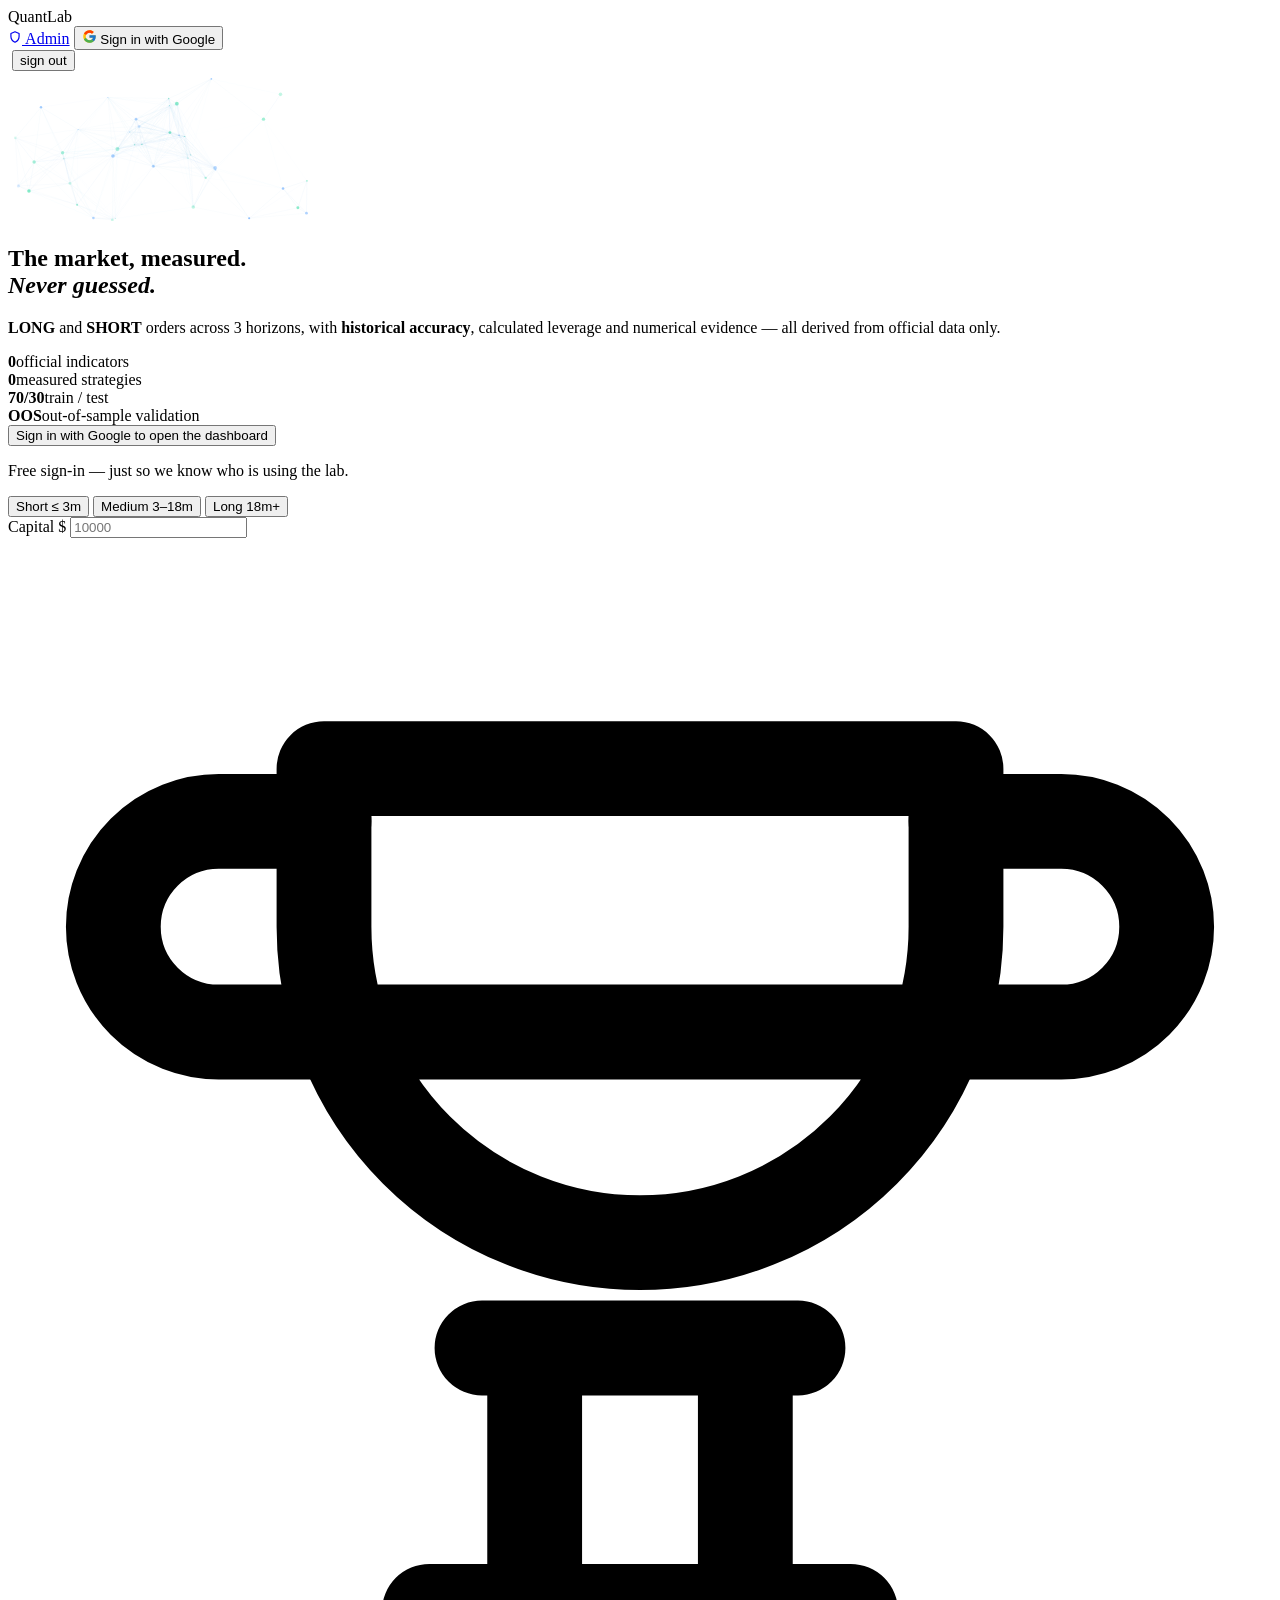
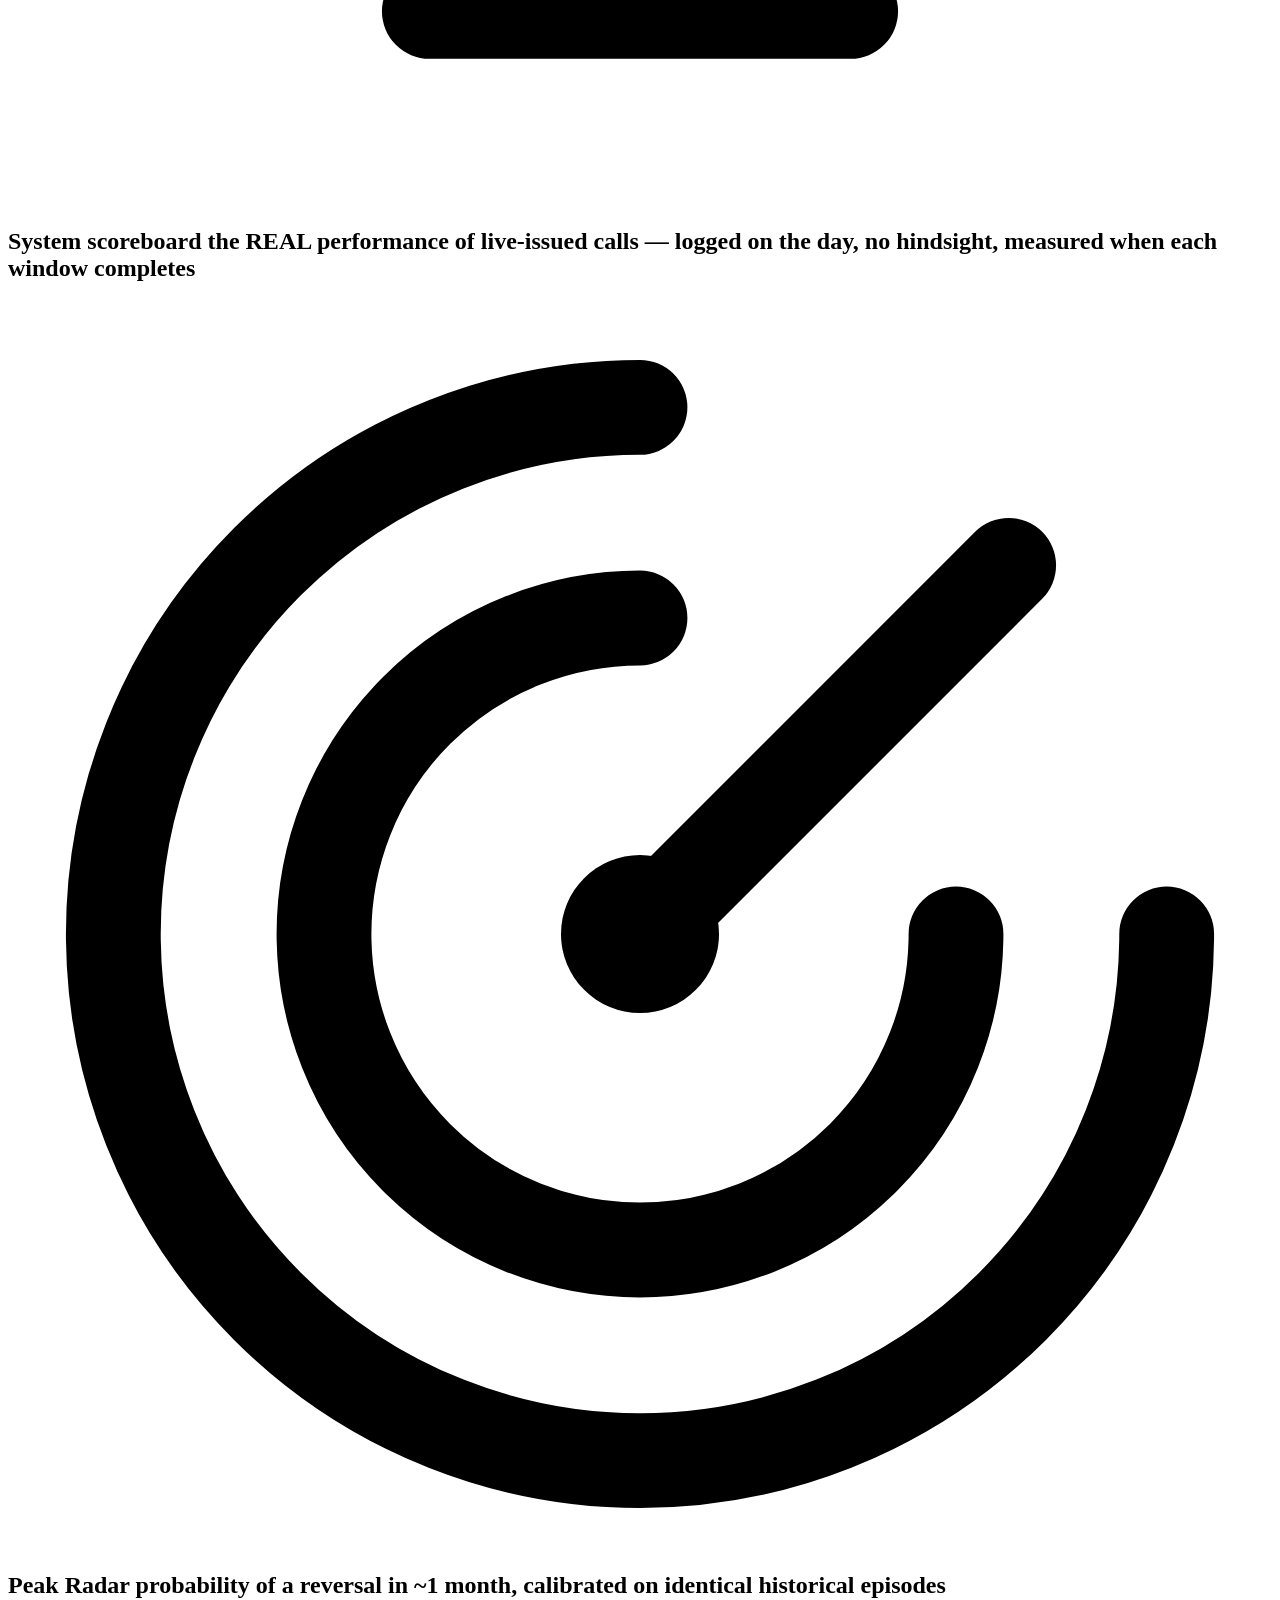
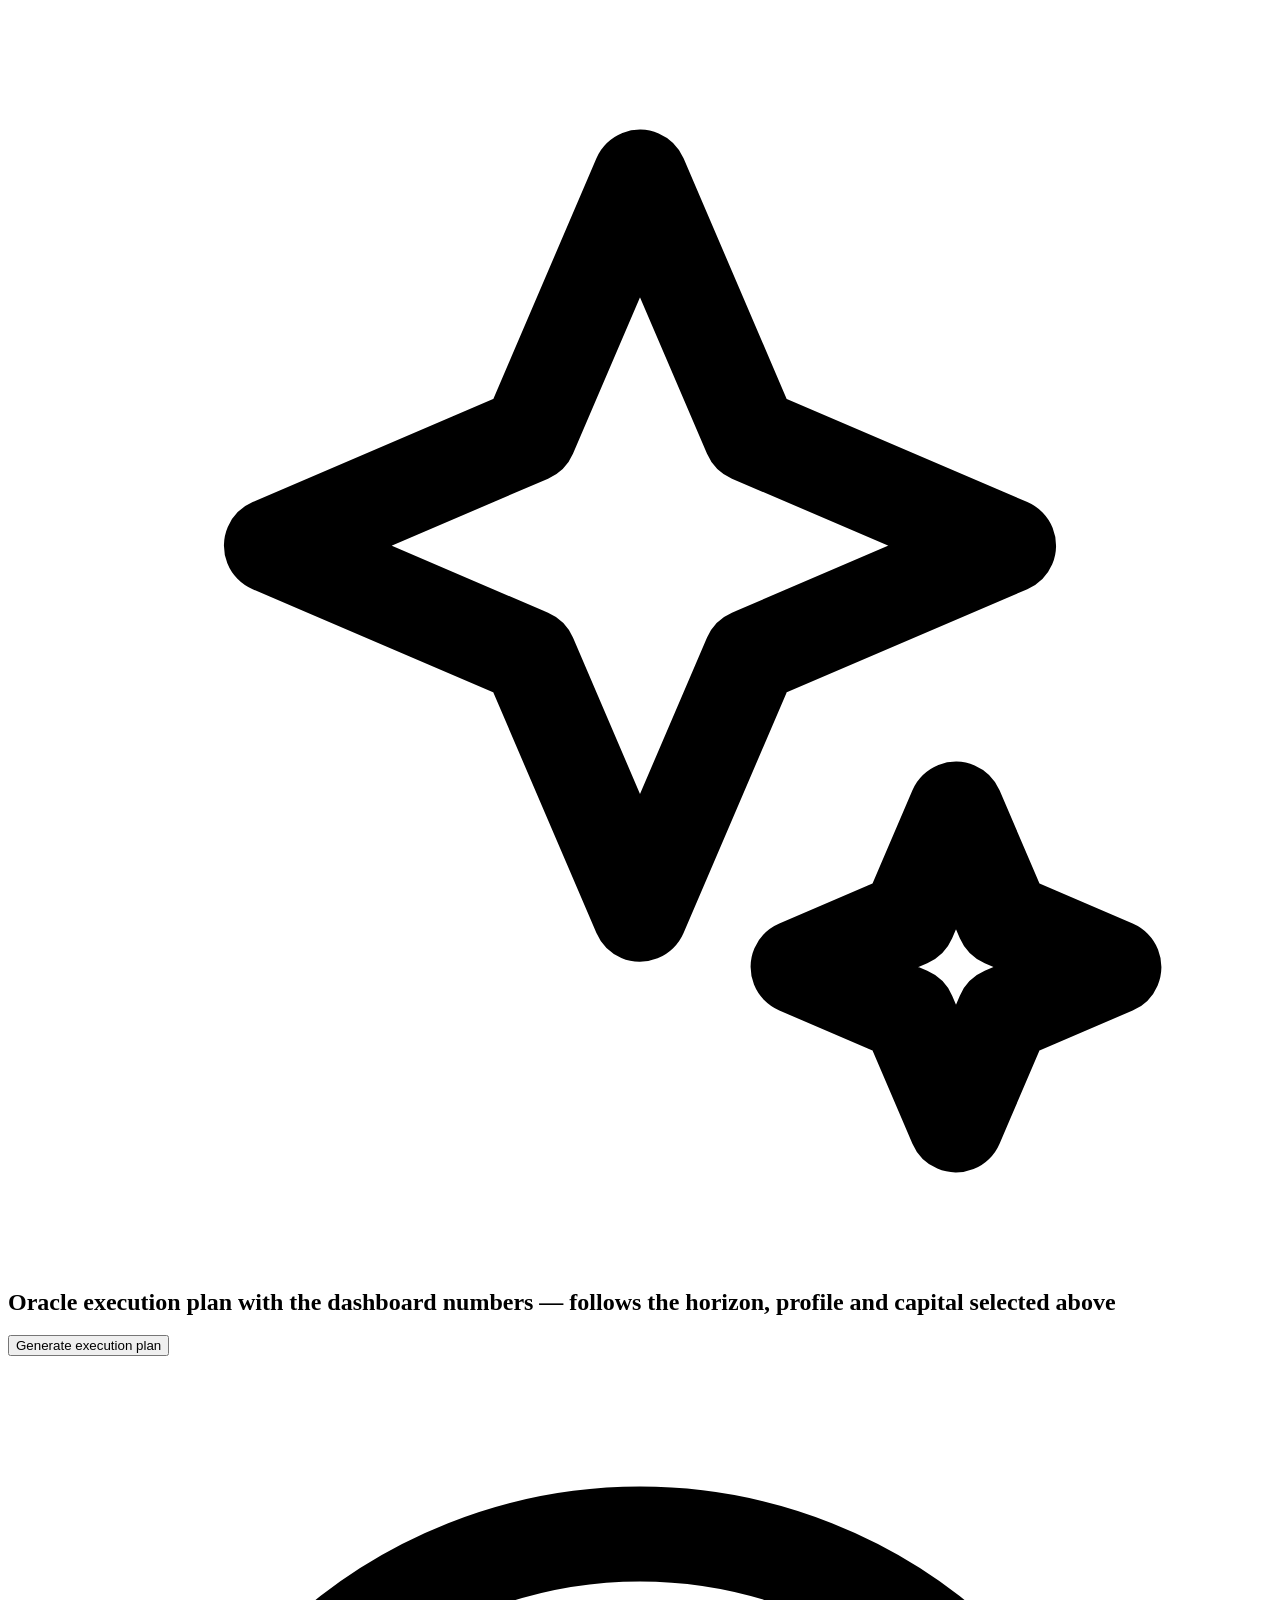
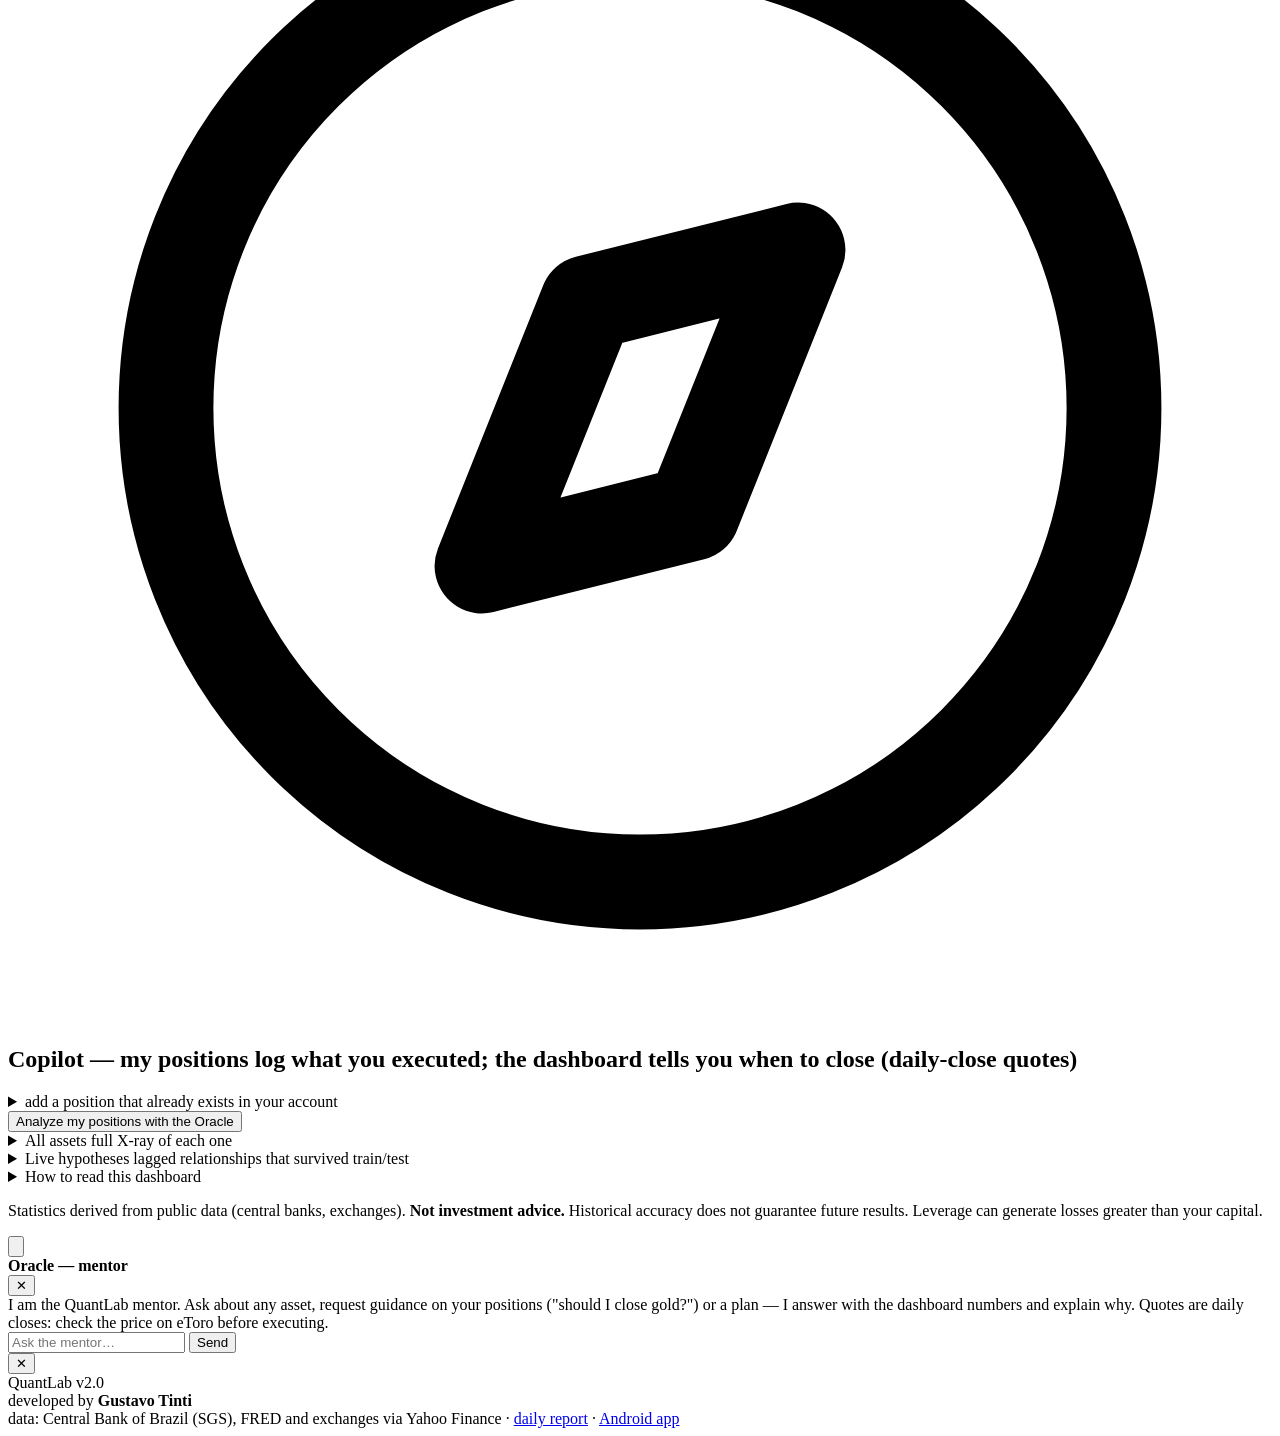
==== public/index.html @ 1bb8faff "feat(social): cartao Open Graph 1200x630 + metas twitter + preload de dados - og.png gerado (marca, " ====
<!DOCTYPE html>
<html lang="en">
<head>
<meta charset="utf-8">
<meta name="viewport" content="width=device-width, initial-scale=1">
<meta name="robots" content="noindex">
<meta name="theme-color" content="#070b12">
<meta name="description" content="Economic Discovery Lab: LONG and SHORT orders with historical accuracy, derived from official data only.">
<meta property="og:title" content="QuantLab — Economic Discovery Lab">
<meta property="og:description" content="The market, measured. Never guessed.">
<meta property="og:image" content="https://quantlab-lde.web.app/og.png">
<meta property="og:url" content="https://quantlab-lde.web.app/">
<meta property="og:type" content="website">
<meta name="twitter:card" content="summary_large_image">
<meta name="twitter:image" content="https://quantlab-lde.web.app/og.png">
<link rel="icon" href="/icons/icon.svg" type="image/svg+xml">
<link rel="apple-touch-icon" href="/icons/icon-192.png">
<link rel="manifest" href="/manifest.json">
<title>QuantLab — Economic Discovery Lab</title>
<link rel="preconnect" href="https://fonts.googleapis.com">
<link rel="preconnect" href="https://fonts.gstatic.com" crossorigin>
<link href="https://fonts.googleapis.com/css2?family=Inter:wght@400;500;600;800&family=JetBrains+Mono:wght@500;700&display=swap" rel="stylesheet">
<link rel="preload" href="/data/dashboard.json" as="fetch" crossorigin>
<link rel="stylesheet" href="/styles.css">
</head>
<body>

<header class="topbar">
  <div class="brand">Quant<span>Lab</span></div>
  <div class="topbar-right">
    <a id="btn-admin" class="btn btn-admin hidden" href="/admin.html" title="Admin panel">
      <svg width="14" height="14" viewBox="0 0 24 24" fill="none" stroke="currentColor" stroke-width="2" stroke-linecap="round" stroke-linejoin="round"><path d="M12 3l7 3v5c0 4.5-3 8-7 10-4-2-7-5.5-7-10V6z"/></svg>
      Admin</a>
    <span id="updated-at" class="updated"></span>
    <button id="btn-login" class="btn btn-google">
      <svg width="15" height="15" viewBox="0 0 48 48"><path fill="#FFC107" d="M43.6 20.1H42V20H24v8h11.3C33.7 32.7 29.2 36 24 36c-6.6 0-12-5.4-12-12s5.4-12 12-12c3.1 0 5.9 1.2 8 3l5.7-5.7C34.3 6.1 29.4 4 24 4 13 4 4 13 4 24s9 20 20 20 20-9 20-20c0-1.3-.1-2.6-.4-3.9z"/><path fill="#FF3D00" d="m6.3 14.7 6.6 4.8C14.7 15.1 19 12 24 12c3.1 0 5.9 1.2 8 3l5.7-5.7C34.3 6.1 29.4 4 24 4 16.3 4 9.7 8.3 6.3 14.7z"/><path fill="#4CAF50" d="M24 44c5.2 0 9.9-2 13.4-5.2l-6.2-5.2C29.2 35.1 26.7 36 24 36c-5.2 0-9.6-3.3-11.3-8l-6.5 5C9.5 39.6 16.2 44 24 44z"/><path fill="#1976D2" d="M43.6 20.1H42V20H24v8h11.3c-.8 2.3-2.3 4.3-4.1 5.7l6.2 5.2C36.9 40.4 44 35 44 24c0-1.3-.1-2.6-.4-3.9z"/></svg>
      Sign in with Google
    </button>
    <div id="user-chip" class="user-chip hidden">
      <img id="user-photo" alt="" referrerpolicy="no-referrer">
      <span id="user-name"></span>
      <button id="btn-logout" class="btn-ghost" title="Sign out">sign out</button>
    </div>
  </div>
</header>

<main>
  <!-- HERO (visible to everyone) -->
  <section id="hero" class="hero">
    <div class="hero-glow"></div>
    <canvas id="particles" class="particles" aria-hidden="true"></canvas>
    <h1>The market, measured.<br><em>Never guessed.</em></h1>
    <p class="hero-sub"><b class="long">LONG</b> and
      <b class="short">SHORT</b> orders across 3 horizons, with <b>historical
      accuracy</b>, calculated leverage and numerical evidence — all
      derived from official data only.</p>
    <div class="hero-stats">
      <div class="hstat"><b data-count="59">0</b><span>official indicators</span></div>
      <div class="hstat"><b data-count="3">0</b><span>measured strategies</span></div>
      <div class="hstat"><b>70/30</b><span>train / test</span></div>
      <div class="hstat"><b>OOS</b><span>out-of-sample validation</span></div>
    </div>
    <div id="hero-live" class="hero-live" aria-live="polite"></div>
    <button id="btn-login-hero" class="btn btn-cta">Sign in with Google to open the dashboard</button>
    <p id="hero-hint" class="hero-hint">Free sign-in — just so we know who is using the lab.</p>
  </section>

  <!-- DASHBOARD (after sign-in) -->
  <section id="dash" class="hidden">
    <div id="macro-strip" class="macro-strip"></div>
    <div id="resumo" class="resumo"></div>

    <!-- unified controls: horizon · profile · capital · filters -->
    <div class="controls">
      <nav id="tabs" class="tabs">
        <button class="tab active" data-h="curto">Short <span>≤ 3m</span></button>
        <button class="tab" data-h="medio">Medium <span>3–18m</span></button>
        <button class="tab" data-h="longo">Long <span>18m+</span></button>
      </nav>
      <div class="seg" id="seg-risco" aria-label="Risk profile"></div>
      <div class="capital-mini">
        <label for="inp-capital">Capital $</label>
        <input id="inp-capital" type="number" min="0" step="100" placeholder="10000">
      </div>
      <div id="filters" class="filters"></div>
    </div>

    <div id="ranking" class="ranking"></div>

    <section class="placar-sec">
      <h2 class="sec-title"><svg class="ic ic-t" viewBox="0 0 24 24" fill="none" stroke="currentColor" stroke-width="1.8" stroke-linecap="round" stroke-linejoin="round"><path d="M6 9h12M6 4h12v3a6 6 0 0 1-12 0z"/><path d="M9 15h6M8 20h8M10 15v5M14 15v5"/><path d="M18 5h2a2 2 0 0 1 0 4h-2M6 5H4a2 2 0 0 0 0 4h2"/></svg>
        System scoreboard
        <span class="h2-sub">the REAL performance of live-issued calls — logged on the day, no hindsight, measured when each window completes</span></h2>
      <div id="placar"></div>
    </section>

    <section class="radar-sec">
      <h2 class="sec-title"><svg class="ic ic-t" viewBox="0 0 24 24" fill="none" stroke="currentColor" stroke-width="1.8" stroke-linecap="round" stroke-linejoin="round"><path d="M12 2a10 10 0 1 0 10 10"/><path d="M12 6a6 6 0 1 0 6 6"/><circle cx="12" cy="12" r="1.5" fill="currentColor" stroke="none"/><path d="M12 12l7-7"/></svg>
        Peak Radar
        <span class="h2-sub">probability of a reversal in ~1 month, calibrated on identical historical episodes</span></h2>
      <div id="radar-list"></div>
    </section>

    <section class="ai-sec">
      <h2 class="sec-title"><svg class="ic ic-t" viewBox="0 0 24 24" fill="none" stroke="currentColor" stroke-width="1.8" stroke-linecap="round" stroke-linejoin="round"><path d="M12 3l2.1 4.9L19 10l-4.9 2.1L12 17l-2.1-4.9L5 10l4.9-2.1z"/><path d="M18 15l.9 2.1L21 18l-2.1.9L18 21l-.9-2.1L15 18l2.1-.9z"/></svg>
        Oracle
        <span class="h2-sub">execution plan with the dashboard numbers — follows the horizon, profile and capital selected above</span></h2>
      <div class="ai-controls">
        <button id="btn-ai" class="btn btn-ai">Generate execution plan</button>
        <span id="ai-contexto" class="ai-contexto"></span>
      </div>
      <div id="ai-out" class="ai-out hidden"></div>
    </section>

    <section class="cop-sec">
      <h2 class="sec-title"><svg class="ic ic-t" viewBox="0 0 24 24" fill="none" stroke="currentColor" stroke-width="1.8" stroke-linecap="round" stroke-linejoin="round"><circle cx="12" cy="12" r="9"/><path d="M15 9l-2 5-4 1 2-5z"/></svg>
        Copilot — my positions
        <span class="h2-sub">log what you executed; the dashboard tells you when to close (daily-close quotes)</span></h2>
      <div id="etoro-portfolio"></div>
      <div id="pos-list" class="pos-list"></div>
      <details class="pos-add">
        <summary>add a position that already exists in your account</summary>
        <div class="pos-form">
          <select id="pf-ativo"></select>
          <select id="pf-dir">
            <option value="compra">BUY (long)</option>
            <option value="venda">SELL (short)</option>
          </select>
          <input id="pf-entrada" type="number" step="any" min="0" placeholder="entry price">
          <input id="pf-valor" type="number" step="any" min="0" placeholder="amount invested $">
          <select id="pf-lev">
            <option value="1">X1</option><option value="2">X2</option>
            <option value="5">X5</option><option value="10">X10</option>
          </select>
          <button id="pf-add" class="btn">Add</button>
        </div>
      </details>
      <div class="cop-actions">
        <button id="btn-oraculo-pos" class="btn btn-ai btn-sec">Analyze my positions with the Oracle</button>
      </div>
      <div id="oraculo-pos-out" class="ai-out hidden"></div>
      <div id="pos-hist" class="pos-hist"></div>
    </section>

    <details class="sec-fold">
      <summary>All assets <span class="fold-sub">full X-ray of each one</span></summary>
      <div id="cards" class="cards"></div>
    </details>

    <details class="sec-fold">
      <summary>Live hypotheses <span class="fold-sub">lagged relationships that survived train/test</span></summary>
      <div id="hipoteses" class="hip-list"></div>
    </details>

    <details class="como-ler">
      <summary>How to read this dashboard</summary>
      <ul>
        <li><b>Accuracy</b>: % of historical cases (strategy trades +
          analogous scenarios) where the direction worked out, with the
          sample size n. It only becomes an order above the profile's cutoff.</li>
        <li><b>Peak Radar</b>: when the chart is stretched, the % tells how
          often a reversal came within ~21 sessions in identical episodes.</li>
        <li><b>Orders tagged "radar"</b>: born from the Peak Radar when the
          classic strategies have no signal but the empirical reversal
          probability clears the cutoff (with smoothing — a small sample
          never becomes certainty). ~1-month window, always X1.</li>
        <li><b>System scoreboard</b>: the REAL hit rate of live-issued
          orders, measured when each window completes — plus the
          predicted-vs-realized comparison.</li>
        <li><b>Position & leverage</b>: fixed risk per trade; the margin
          already comes divided by the recommended leverage (X2 only with
          evidence).</li>
        <li><b>Tap a row</b> for details; "X-ray" opens the asset's full
          dossier.</li>
      </ul>
    </details>

    <p class="aviso">Statistics derived from public data (central banks,
    exchanges). <b>Not investment advice.</b> Historical accuracy does not
    guarantee future results. Leverage can generate losses greater than
    your capital.</p>
  </section>

  <div id="toast" class="toast hidden"></div>

  <!-- mentor: Oracle chat (floating, synced with the dashboard) -->
  <button id="fab-oraculo" class="fab hidden" title="Talk to the Oracle" aria-label="Talk to the Oracle">
    <svg viewBox="0 0 24 24" fill="none" stroke="currentColor" stroke-width="1.8" stroke-linecap="round" stroke-linejoin="round"><path d="M12 3l2.1 4.9L19 10l-4.9 2.1L12 17l-2.1-4.9L5 10l4.9-2.1z"/><path d="M18 15l.9 2.1L21 18l-2.1.9L18 21l-.9-2.1L15 18l2.1-.9z"/></svg>
  </button>
  <div id="chat-panel" class="chat-panel hidden" role="dialog" aria-label="Oracle Mentor">
    <div class="chat-head">
      <div>
        <b>Oracle — mentor</b>
        <span id="chat-ctx" class="chat-ctx"></span>
      </div>
      <button id="chat-close" class="modal-x" aria-label="Close">✕</button>
    </div>
    <div id="chat-msgs" class="chat-msgs">
      <div class="msg model">I am the QuantLab mentor. Ask about any
        asset, request guidance on your positions ("should I close gold?")
        or a plan — I answer with the dashboard numbers and explain why.
        Quotes are daily closes: check the price on eToro before executing.</div>
    </div>
    <div class="chat-inputbar">
      <input id="chat-inp" type="text" maxlength="500"
        placeholder="Ask the mentor…" autocomplete="off">
      <button id="chat-send" class="btn btn-ai">Send</button>
    </div>
  </div>

  <div id="modal" class="modal hidden" role="dialog" aria-modal="true">
    <div id="modal-back" class="modal-back"></div>
    <div class="modal-card">
      <button id="modal-close" class="modal-x" aria-label="Fechar">✕</button>
      <div id="modal-body"></div>
    </div>
  </div>
</main>

<footer>
  <div class="foot-brand">Quant<span>Lab</span> <span class="foot-ver">v2.0</span></div>
  <div class="foot-dev">developed by <b>Gustavo Tinti</b></div>
  <div class="foot-links">data: Central Bank of Brazil (SGS), FRED and exchanges via Yahoo Finance · <a href="/relatorio.txt">daily report</a> · <a href="/QuantLab-v1.zip">Android app</a></div>
</footer>

<script>
// partículas sutis no hero — leve, pausa fora de foco e respeita reduced-motion
(() => {
  const c = document.getElementById('particles');
  if (!c || matchMedia('(prefers-reduced-motion: reduce)').matches) return;
  const ctx = c.getContext('2d');
  let W, H, ps;
  const N = 42;
  function init() {
    W = c.width = c.offsetWidth; H = c.height = c.offsetHeight;
    ps = Array.from({length: N}, () => ({
      x: Math.random()*W, y: Math.random()*H,
      vx: (Math.random()-.5)*.25, vy: (Math.random()-.5)*.25,
      r: Math.random()*1.6+.4, a: Math.random()*.5+.15,
      g: Math.random() > .5,
    }));
  }
  function tick() {
    if (document.hidden) { requestAnimationFrame(tick); return; }
    ctx.clearRect(0,0,W,H);
    for (const p of ps) {
      p.x += p.vx; p.y += p.vy;
      if (p.x < 0) p.x = W; if (p.x > W) p.x = 0;
      if (p.y < 0) p.y = H; if (p.y > H) p.y = 0;
      ctx.beginPath(); ctx.arc(p.x, p.y, p.r, 0, 7);
      ctx.fillStyle = p.g ? `rgba(56,224,162,${p.a})` : `rgba(79,156,255,${p.a})`;
      ctx.fill();
    }
    for (let i = 0; i < N; i++) for (let j = i+1; j < N; j++) {
      const a = ps[i], b = ps[j], dx = a.x-b.x, dy = a.y-b.y, d = dx*dx+dy*dy;
      if (d < 8100) {
        ctx.strokeStyle = `rgba(120,180,220,${.10*(1-d/8100)})`;
        ctx.lineWidth = .6;
        ctx.beginPath(); ctx.moveTo(a.x,a.y); ctx.lineTo(b.x,b.y); ctx.stroke();
      }
    }
    requestAnimationFrame(tick);
  }
  init(); addEventListener('resize', init); tick();
})();
</script>
<script>
// scroll-reveal sutil das seções (respeita reduced-motion)
(() => {
  if (matchMedia('(prefers-reduced-motion: reduce)').matches) return;
  const els = document.querySelectorAll('.placar-sec,.radar-sec,.ai-sec,.cop-sec,.sec-fold,.como-ler');
  els.forEach((el) => el.classList.add('reveal'));
  const io = new IntersectionObserver((es) => es.forEach((e) => {
    if (e.isIntersecting) { e.target.classList.add('on'); io.unobserve(e.target); }
  }), { rootMargin: '0px 0px -8% 0px' });
  els.forEach((el) => io.observe(el));
})();
</script>
<script>
// live teaser on the landing: today's top signals from the PUBLIC data
(async () => {
  const box = document.getElementById('hero-live');
  if (!box) return;
  try {
    const d = await fetch('/data/dashboard.json', { cache: 'no-cache' }).then((r) => r.json());
    const ords = [];
    for (const h of Object.values(d.horizontes || {})) {
      for (const o of h.oportunidades || []) {
        const r = o.recomendacao || {};
        if (r.acao === 'comprar' || r.acao === 'vender') {
          ords.push({ nome: o.nome, tk: o.etoro?.ticker, buy: r.acao === 'comprar', acc: r.assertividade || 0 });
        }
      }
    }
    ords.sort((a, b) => b.acc - a.acc);
    const top = ords.slice(0, 3);
    if (!top.length) return;
    const esc = (x) => String(x).replace(/[&<>"']/g, (c) => ({'&':'&amp;','<':'&lt;','>':'&gt;','"':'&quot;',"'":'&#39;'}[c]));
    const p = d.placar || {};
    box.innerHTML = `
      <div class="hl-title">Live right now — today's strongest signals</div>
      <div class="hl-cards">${top.map((o) => `
        <div class="hl-card">
          <span class="hl-badge ${o.buy ? 'buy' : 'sell'}">${o.buy ? '▲ BUY' : '▼ SELL'}</span>
          <b>${esc(o.nome)}</b>${o.tk ? `<span class="hl-tk">${esc(o.tk)}</span>` : ''}
          <span class="hl-acc">${Math.round(o.acc * 100)}%<small>accuracy</small></span>
        </div>`).join('')}</div>
      <div class="hl-foot">${ords.length} live signals · ${p.totalSinais || 0} calls tracked on the public scoreboard · refreshed every 2h from official data</div>`;
  } catch (_) { /* teaser is optional */ }
})();
</script>
<script type="module" src="/app.js"></script>
</body>
</html>
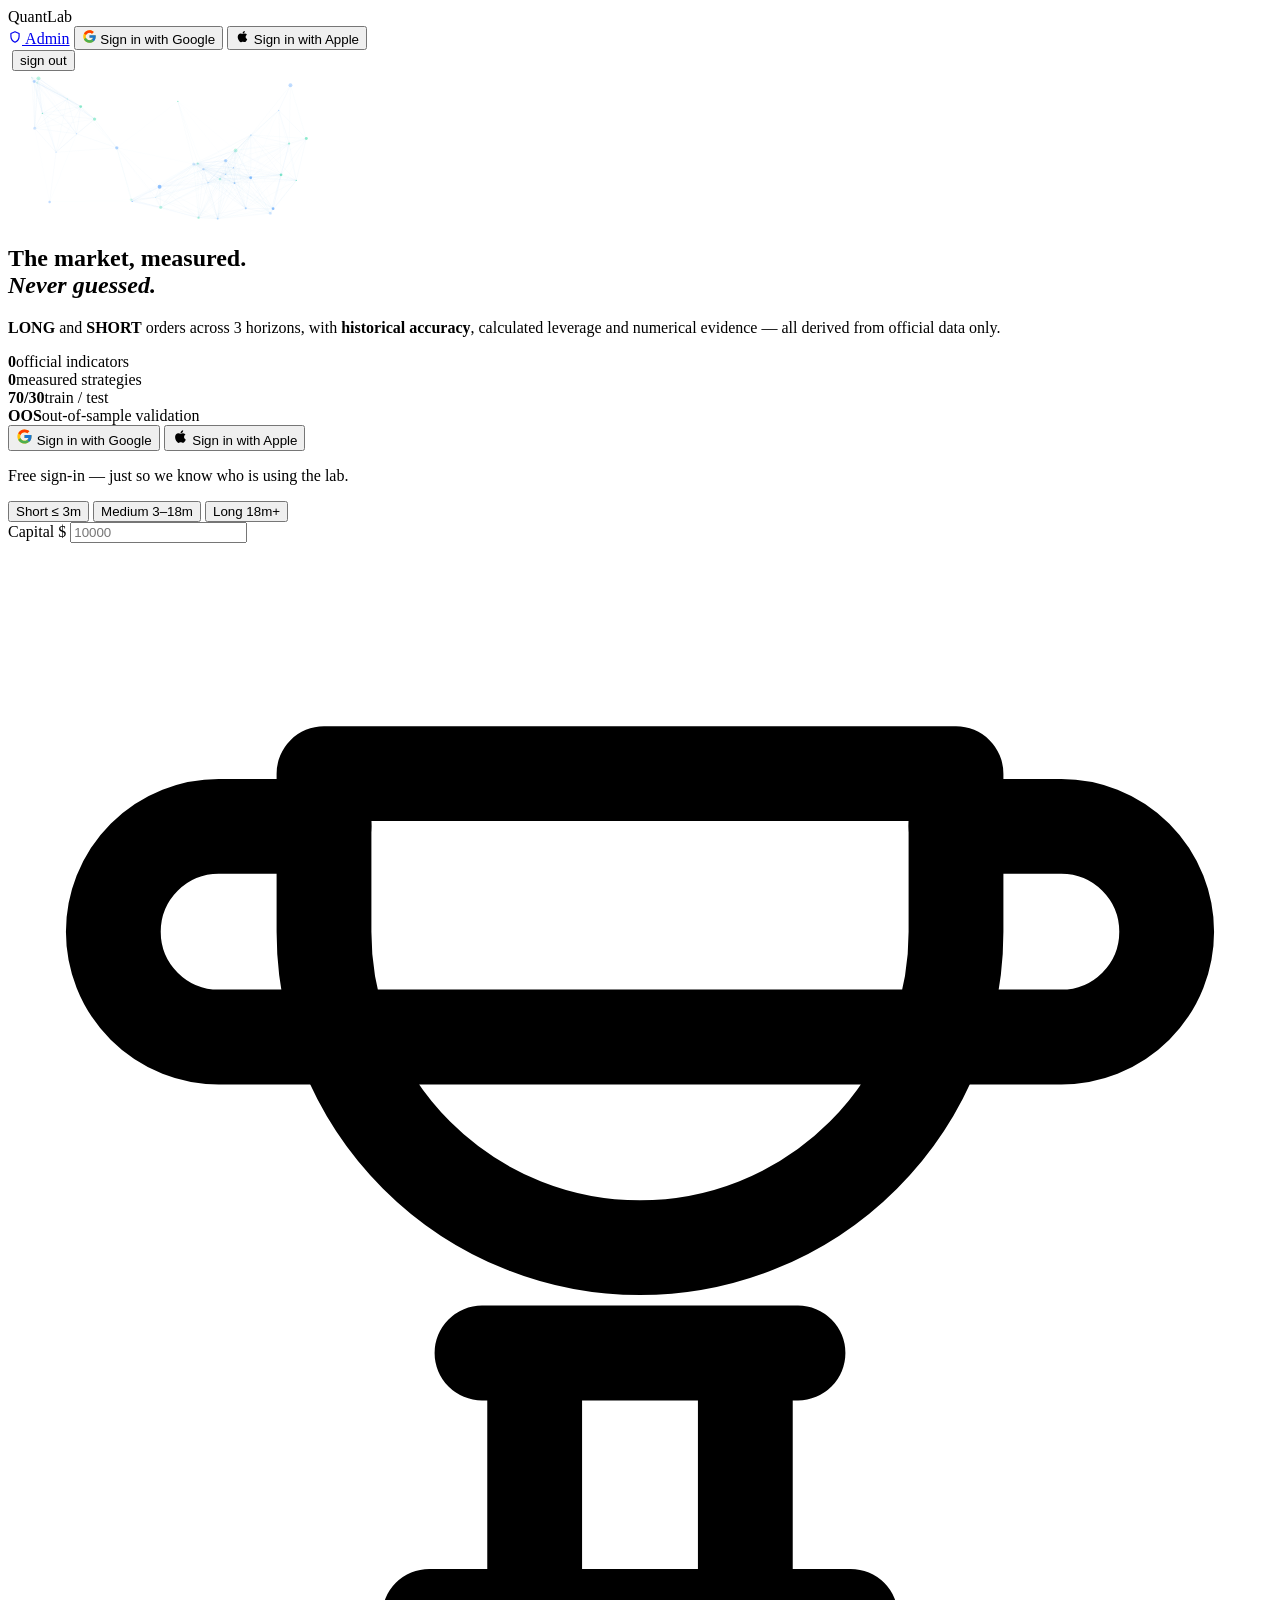
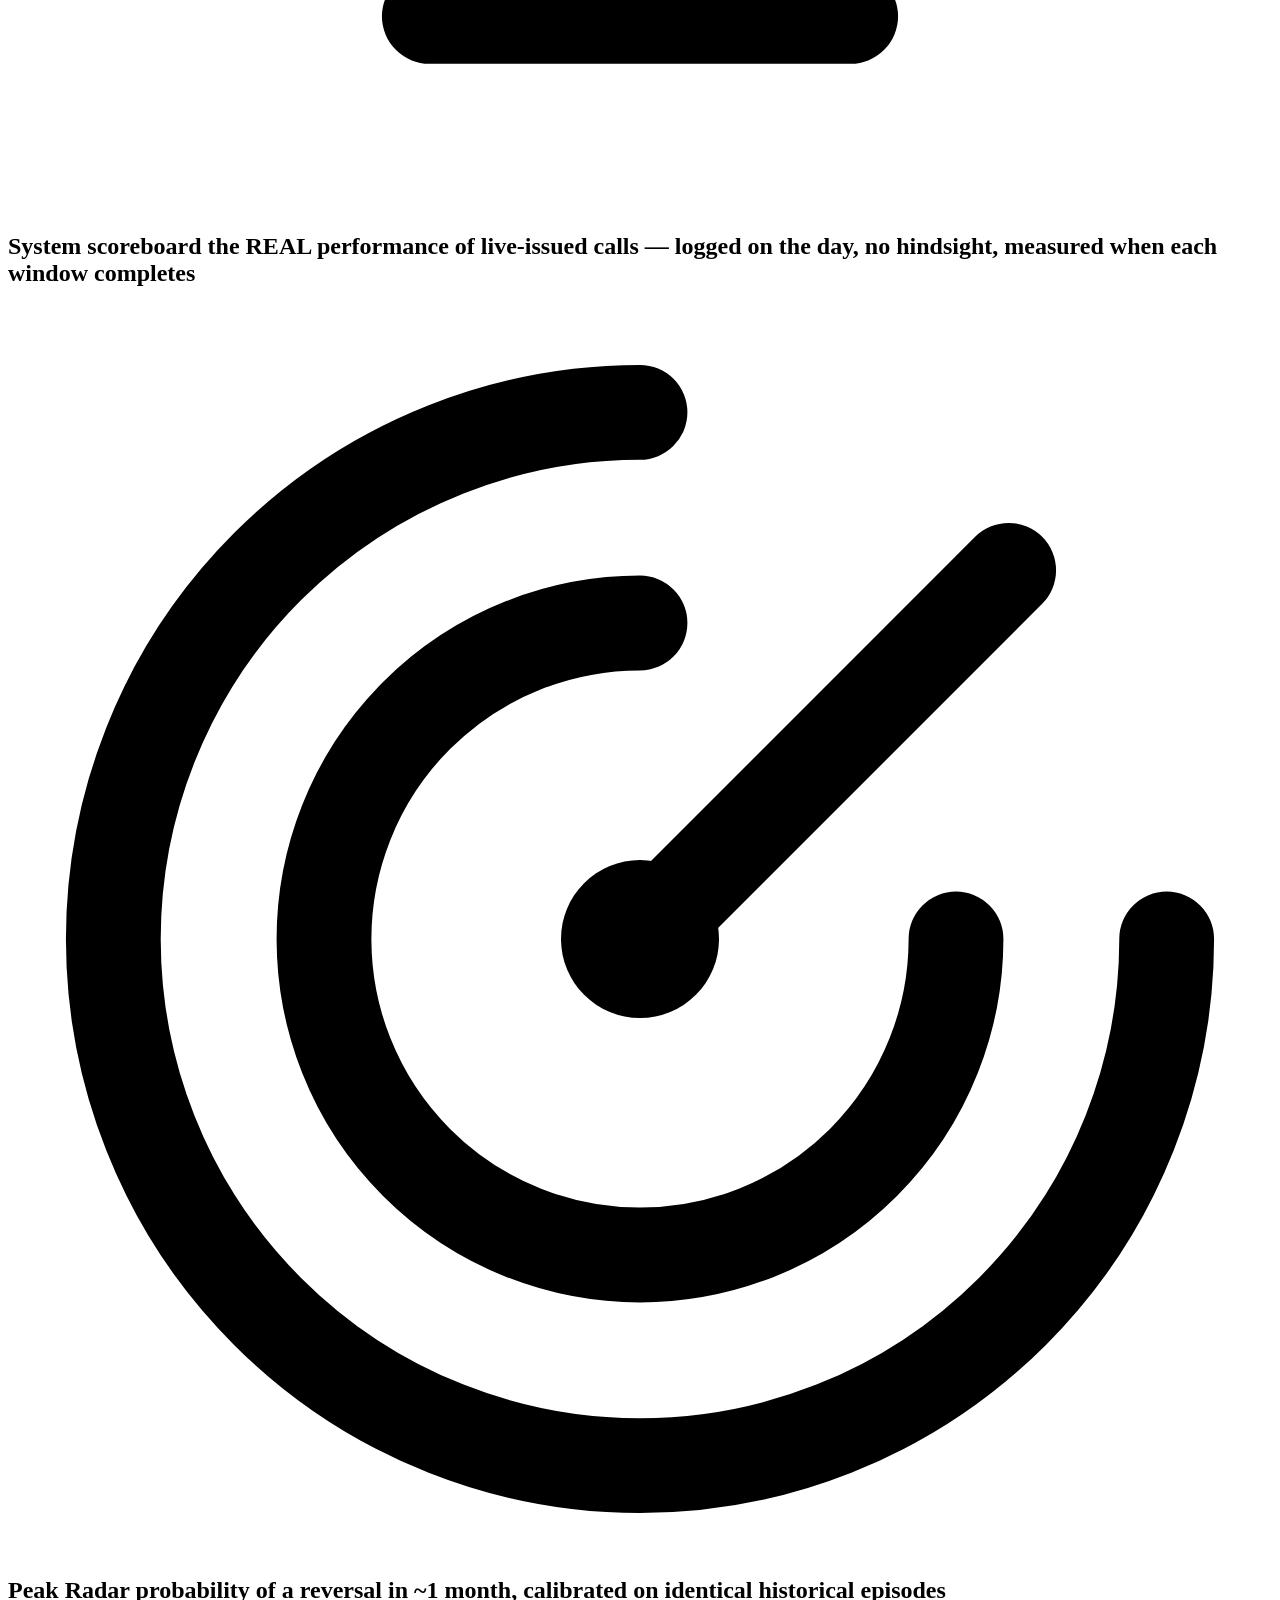
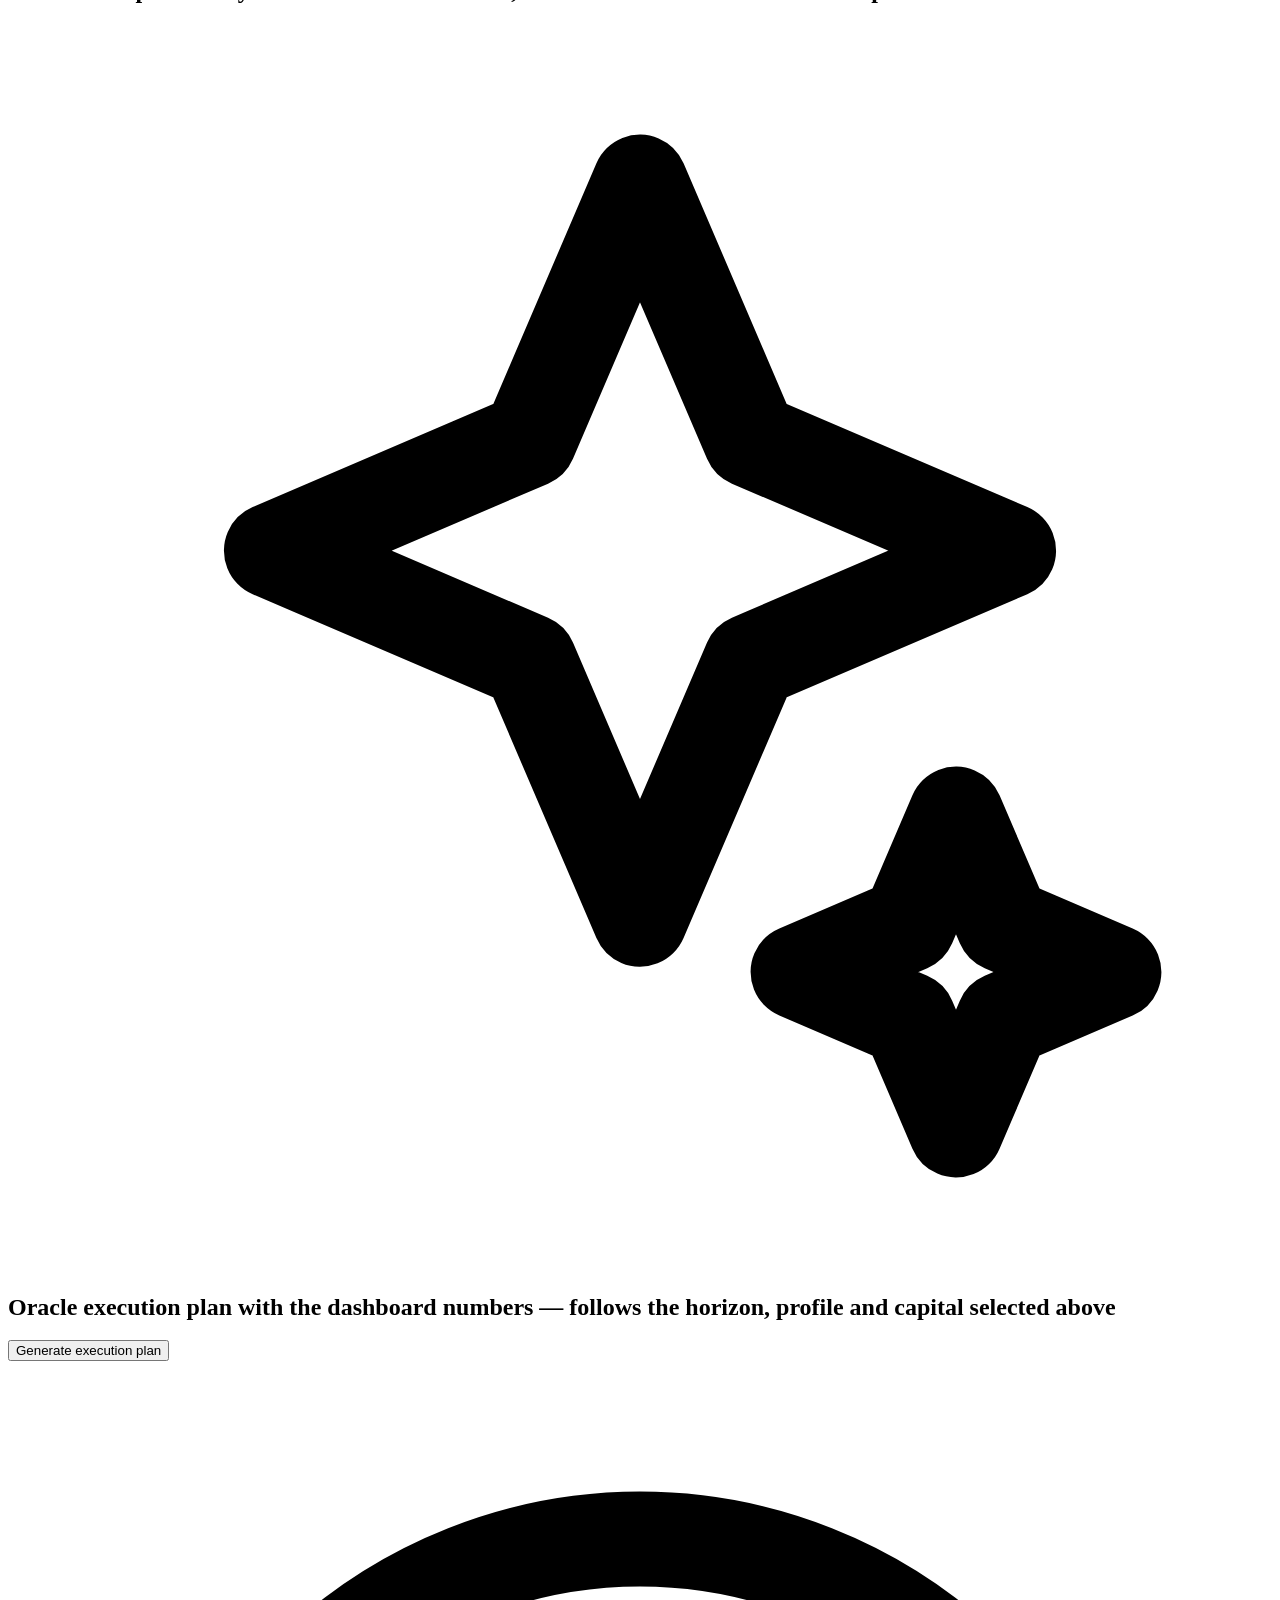
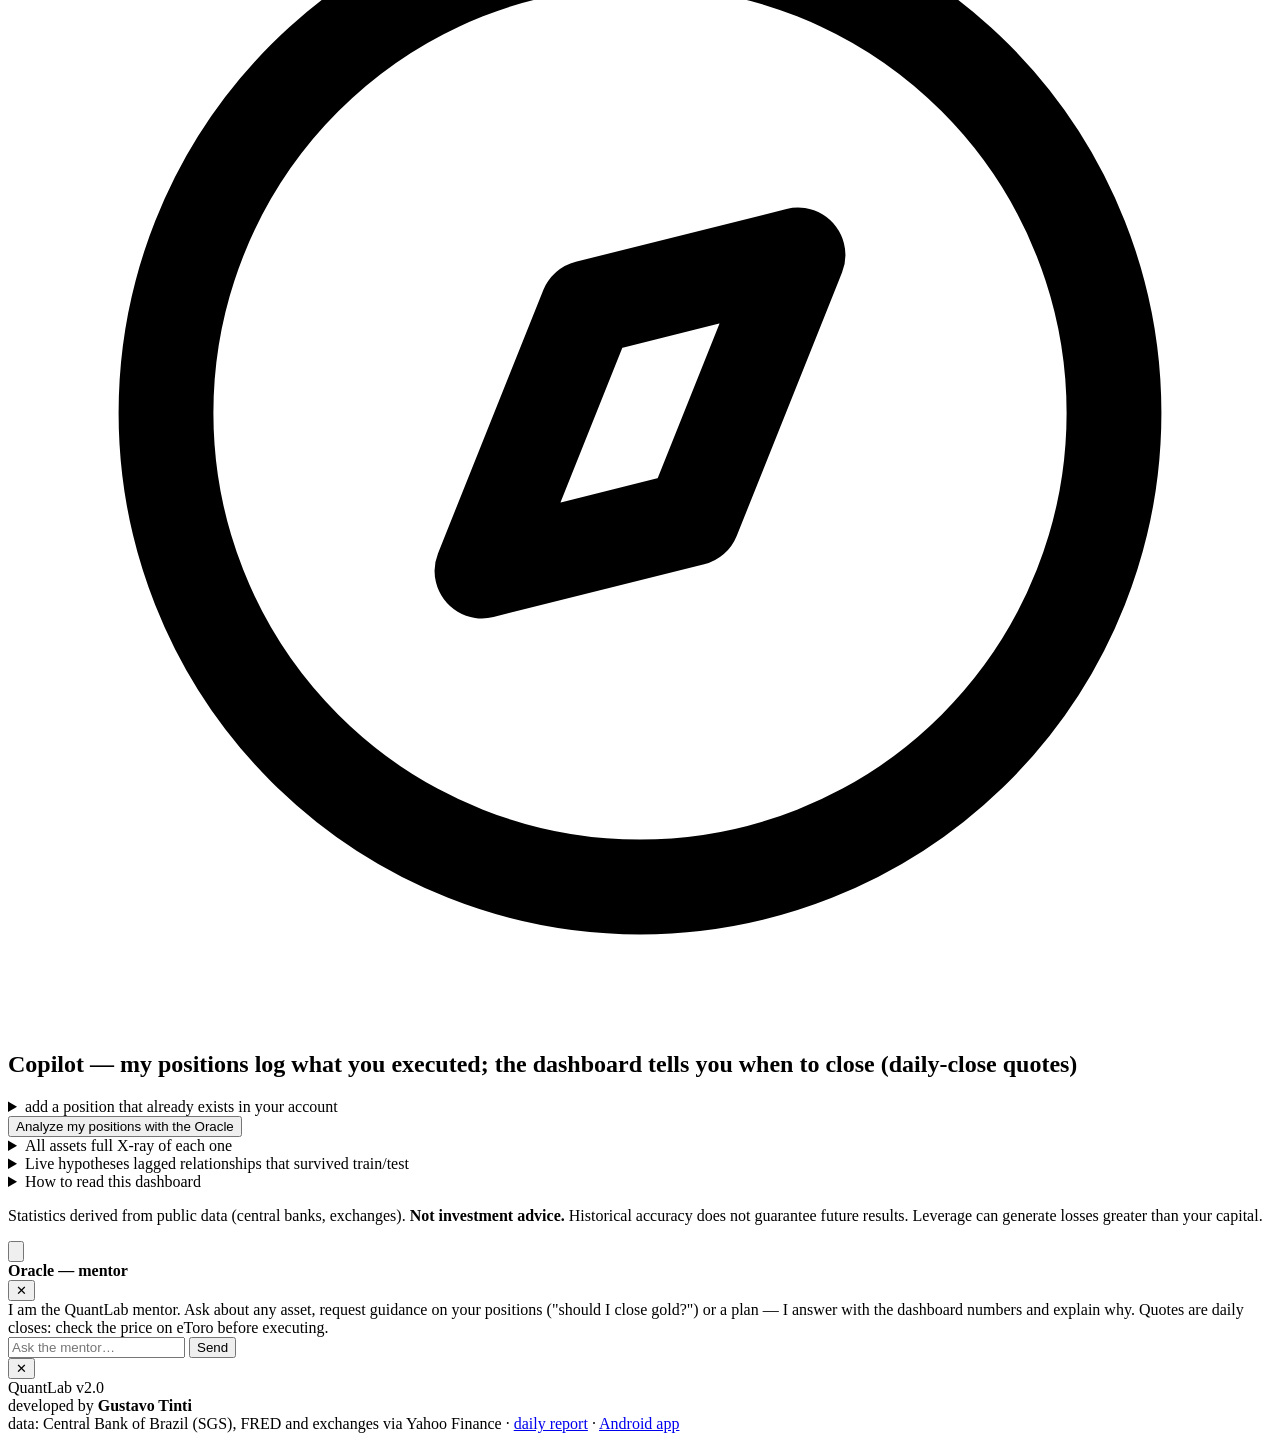
==== commit 5e3d5260: "feat(auth): Sign in with Apple + icones oficiais nos botoes de login - OAuthProvider apple.com (popu" ====
--- a/public/index.html
+++ b/public/index.html
@@ -36,6 +36,10 @@
       <svg width="15" height="15" viewBox="0 0 48 48"><path fill="#FFC107" d="M43.6 20.1H42V20H24v8h11.3C33.7 32.7 29.2 36 24 36c-6.6 0-12-5.4-12-12s5.4-12 12-12c3.1 0 5.9 1.2 8 3l5.7-5.7C34.3 6.1 29.4 4 24 4 13 4 4 13 4 24s9 20 20 20 20-9 20-20c0-1.3-.1-2.6-.4-3.9z"/><path fill="#FF3D00" d="m6.3 14.7 6.6 4.8C14.7 15.1 19 12 24 12c3.1 0 5.9 1.2 8 3l5.7-5.7C34.3 6.1 29.4 4 24 4 16.3 4 9.7 8.3 6.3 14.7z"/><path fill="#4CAF50" d="M24 44c5.2 0 9.9-2 13.4-5.2l-6.2-5.2C29.2 35.1 26.7 36 24 36c-5.2 0-9.6-3.3-11.3-8l-6.5 5C9.5 39.6 16.2 44 24 44z"/><path fill="#1976D2" d="M43.6 20.1H42V20H24v8h11.3c-.8 2.3-2.3 4.3-4.1 5.7l6.2 5.2C36.9 40.4 44 35 44 24c0-1.3-.1-2.6-.4-3.9z"/></svg>
       Sign in with Google
     </button>
+    <button id="btn-login-apple" class="btn btn-apple">
+      <svg width="15" height="15" viewBox="0 0 24 24" fill="currentColor" aria-hidden="true"><path d="M17.05 20.28c-.98.95-2.05.8-3.08.35-1.09-.46-2.09-.48-3.24 0-1.44.62-2.2.44-3.06-.35C2.79 15.25 3.51 7.59 9.05 7.31c1.35.07 2.29.74 3.08.8 1.18-.24 2.31-.93 3.57-.84 1.51.12 2.65.72 3.4 1.8-3.12 1.87-2.38 5.98.48 7.13-.57 1.5-1.31 2.99-2.53 4.09zM12.03 7.25c-.15-2.23 1.66-4.07 3.74-4.25.29 2.58-2.34 4.5-3.74 4.25z"/></svg>
+      Sign in with Apple
+    </button>
     <div id="user-chip" class="user-chip hidden">
       <img id="user-photo" alt="" referrerpolicy="no-referrer">
       <span id="user-name"></span>
@@ -61,7 +65,10 @@
       <div class="hstat"><b>OOS</b><span>out-of-sample validation</span></div>
     </div>
     <div id="hero-live" class="hero-live" aria-live="polite"></div>
-    <button id="btn-login-hero" class="btn btn-cta">Sign in with Google to open the dashboard</button>
+    <div class="login-row">
+      <button id="btn-login-hero" class="btn btn-cta"><svg width="17" height="17" viewBox="0 0 48 48" aria-hidden="true"><path fill="#FFC107" d="M43.6 20.1H42V20H24v8h11.3C33.7 32.7 29.2 36 24 36c-6.6 0-12-5.4-12-12s5.4-12 12-12c3.1 0 5.9 1.2 8 3l5.7-5.7C34.3 6.1 29.4 4 24 4 13 4 4 13 4 24s9 20 20 20 20-9 20-20c0-1.3-.1-2.6-.4-3.9z"/><path fill="#FF3D00" d="m6.3 14.7 6.6 4.8C14.7 15.1 19 12 24 12c3.1 0 5.9 1.2 8 3l5.7-5.7C34.3 6.1 29.4 4 24 4 16.3 4 9.7 8.3 6.3 14.7z"/><path fill="#4CAF50" d="M24 44c5.2 0 9.9-2 13.4-5.2l-6.2-5.2C29.2 35.1 26.7 36 24 36c-5.2 0-9.6-3.3-11.3-8l-6.5 5C9.5 39.6 16.2 44 24 44z"/><path fill="#1976D2" d="M43.6 20.1H42V20H24v8h11.3c-.8 2.3-2.3 4.3-4.1 5.7l6.2 5.2C36.9 40.4 44 35 44 24c0-1.3-.1-2.6-.4-3.9z"/></svg> Sign in with Google</button>
+      <button id="btn-login-hero-apple" class="btn btn-cta-apple"><svg width="17" height="17" viewBox="0 0 24 24" fill="currentColor" aria-hidden="true"><path d="M17.05 20.28c-.98.95-2.05.8-3.08.35-1.09-.46-2.09-.48-3.24 0-1.44.62-2.2.44-3.06-.35C2.79 15.25 3.51 7.59 9.05 7.31c1.35.07 2.29.74 3.08.8 1.18-.24 2.31-.93 3.57-.84 1.51.12 2.65.72 3.4 1.8-3.12 1.87-2.38 5.98.48 7.13-.57 1.5-1.31 2.99-2.53 4.09zM12.03 7.25c-.15-2.23 1.66-4.07 3.74-4.25.29 2.58-2.34 4.5-3.74 4.25z"/></svg> Sign in with Apple</button>
+    </div>
     <p id="hero-hint" class="hero-hint">Free sign-in — just so we know who is using the lab.</p>
   </section>
 
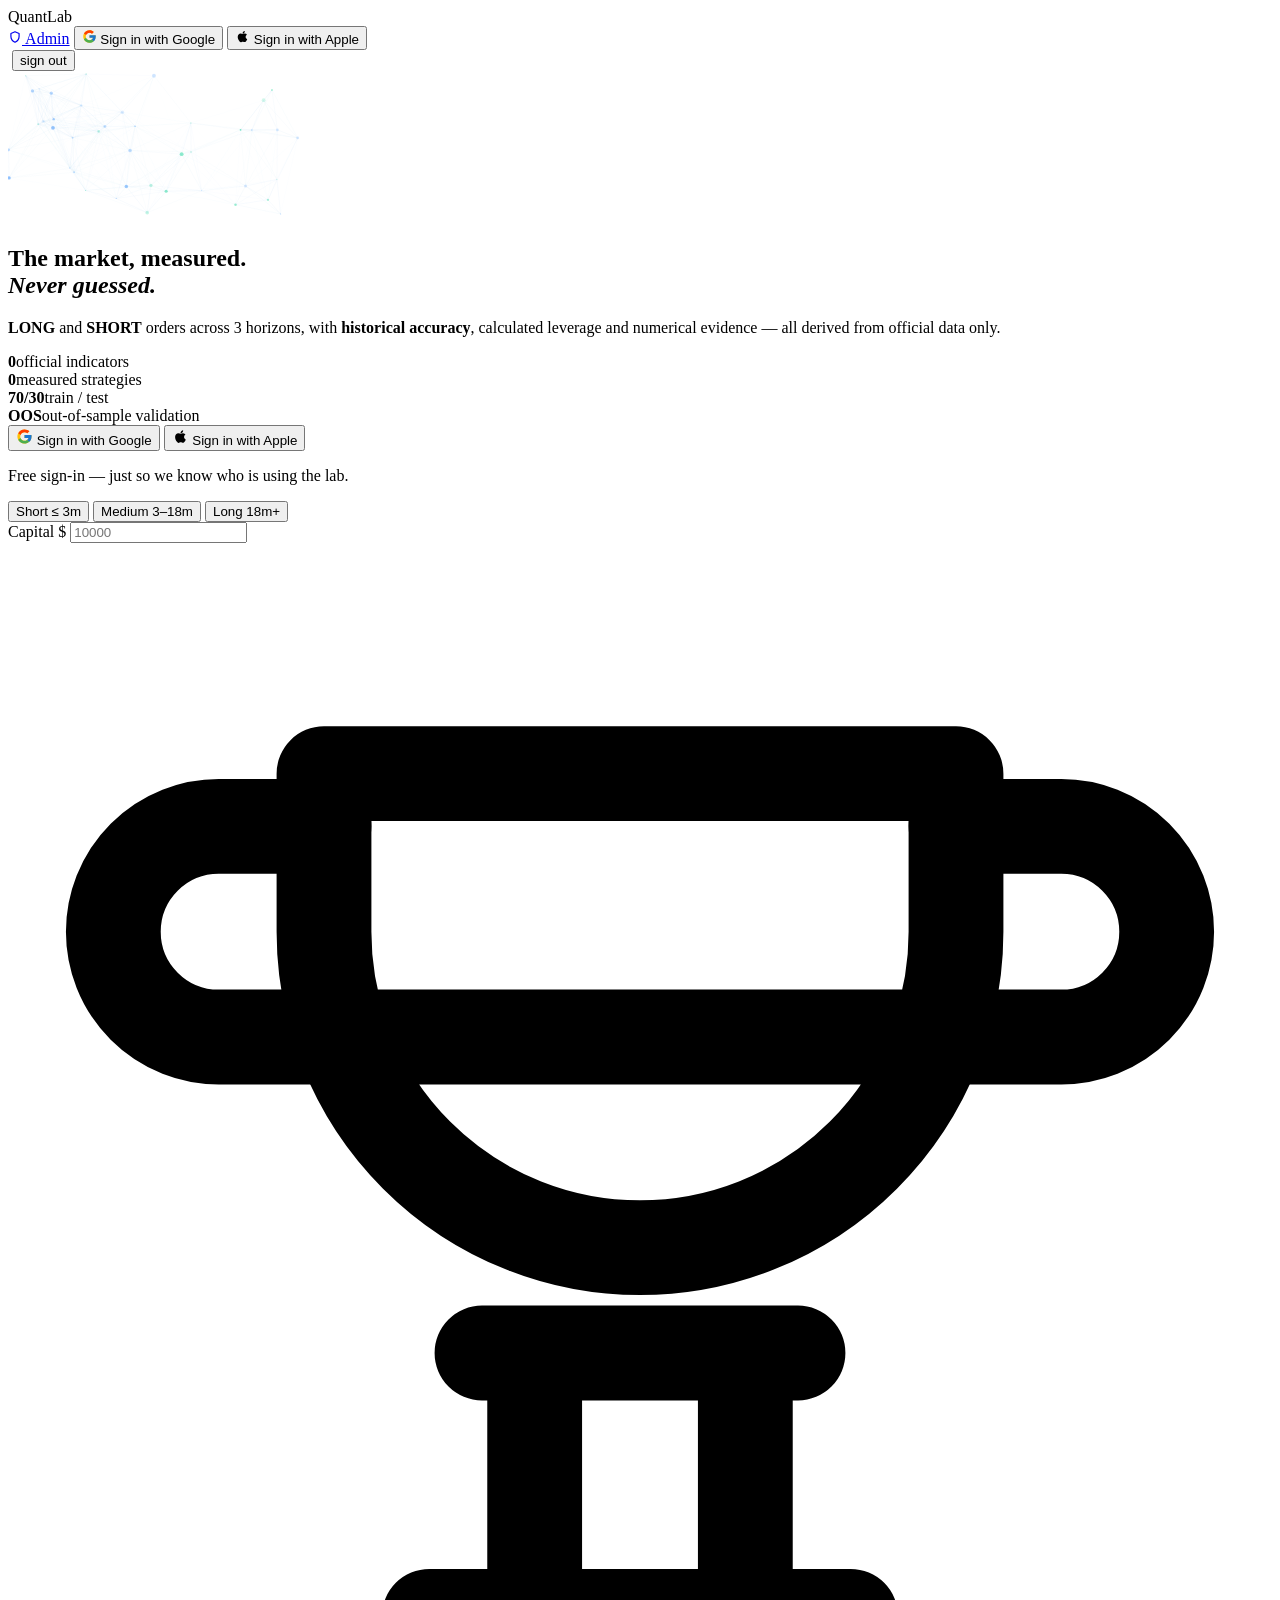
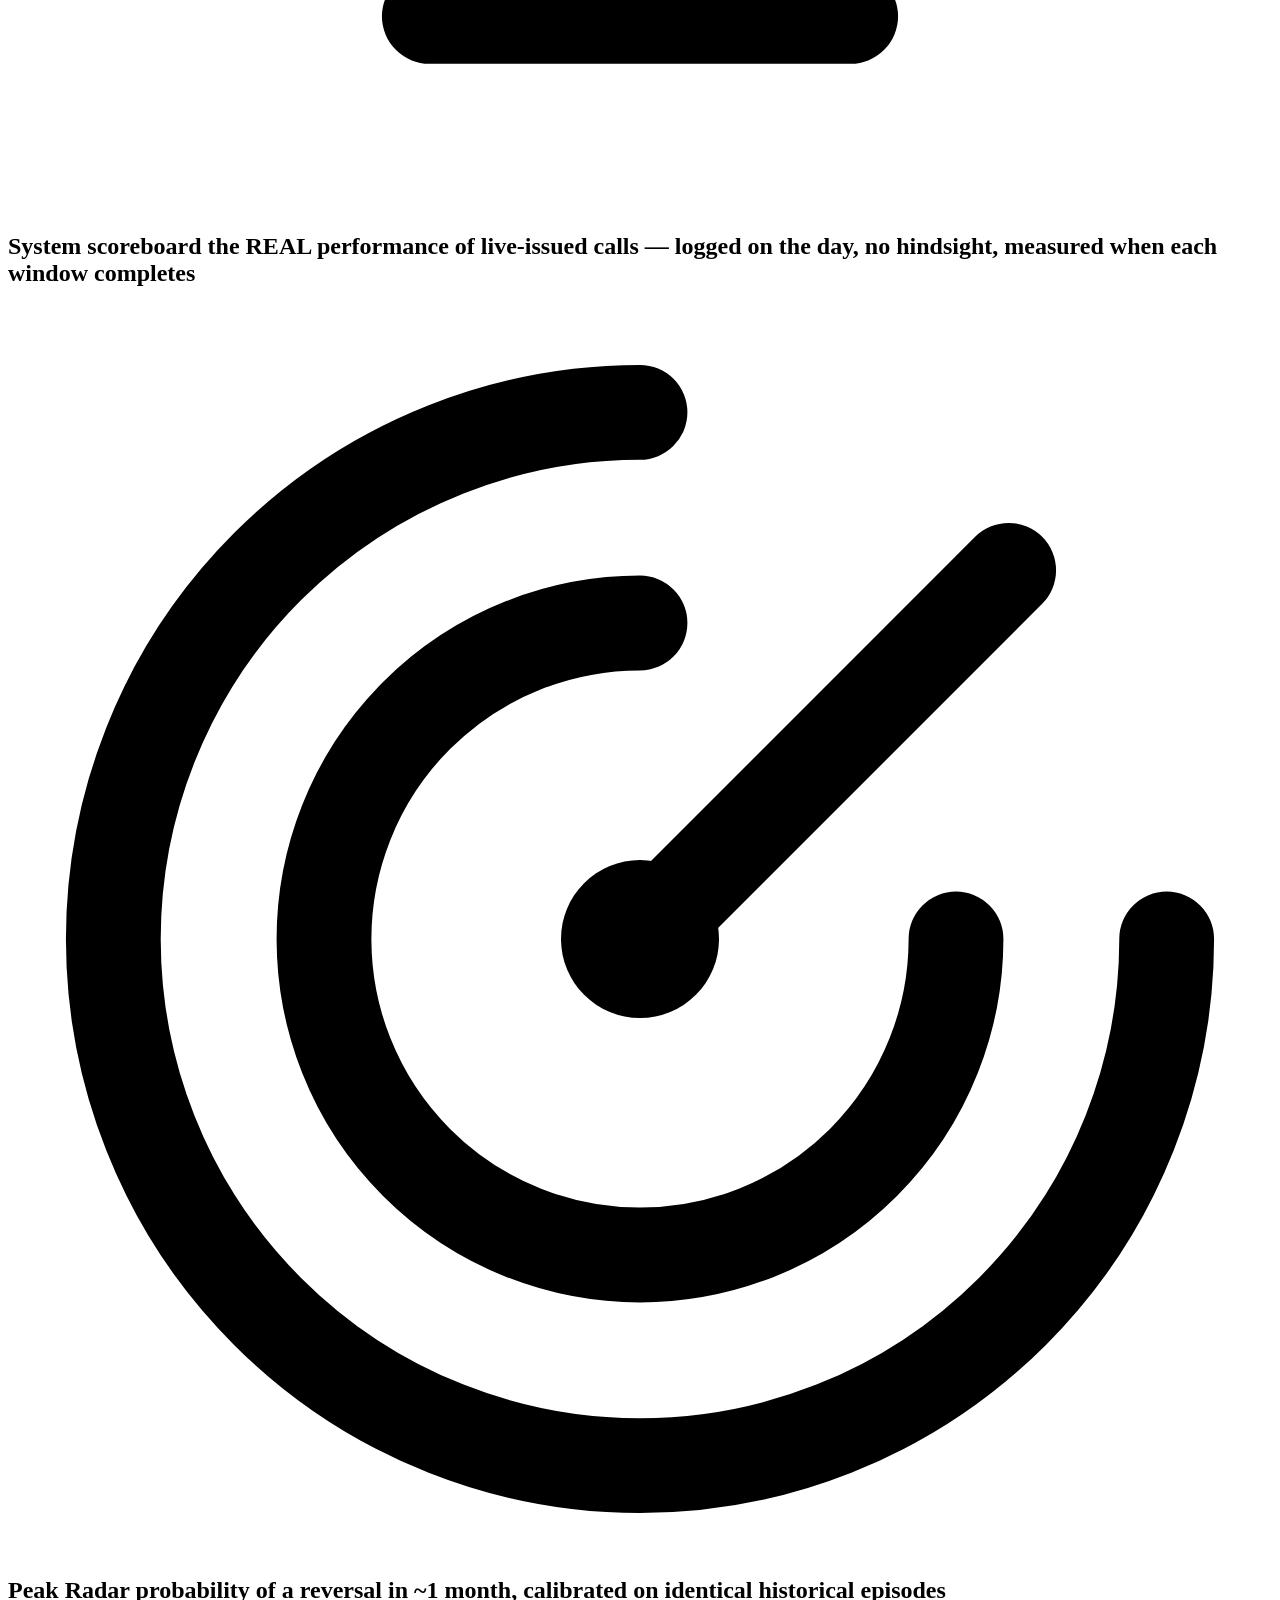
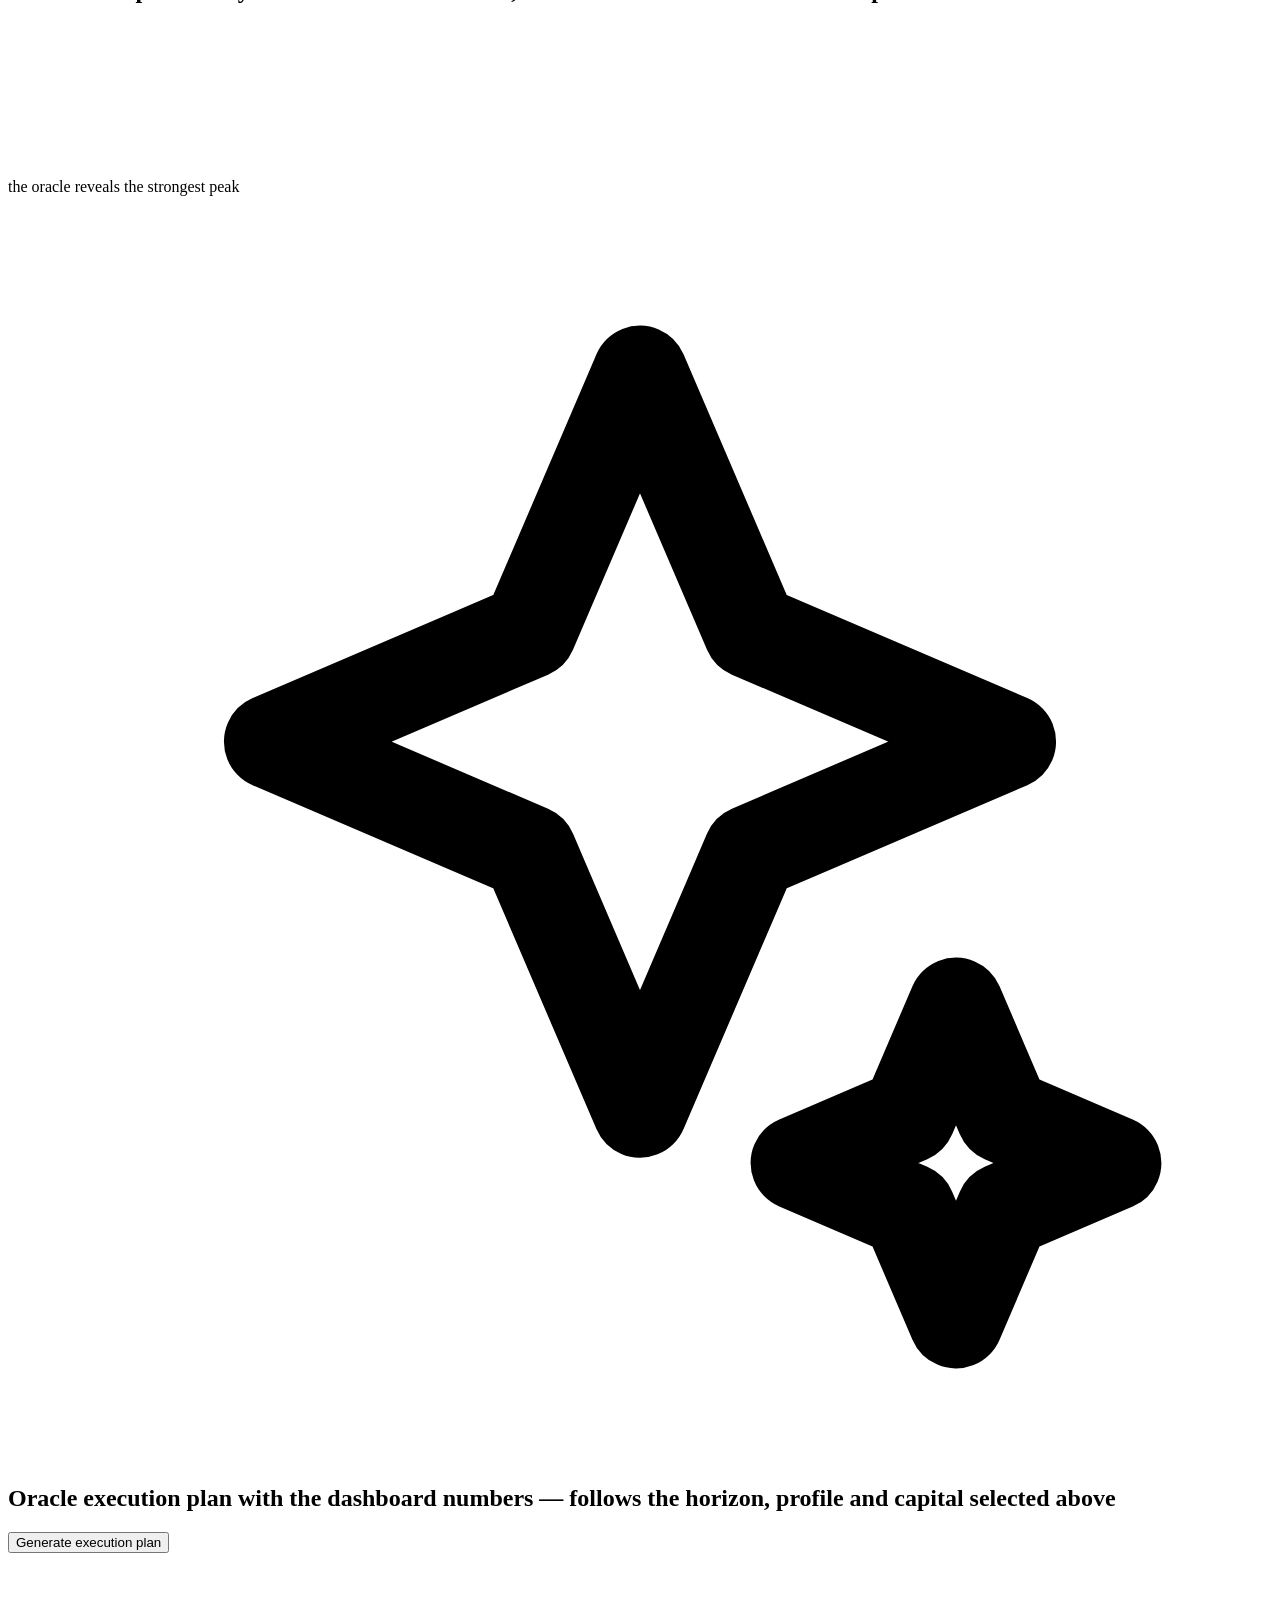
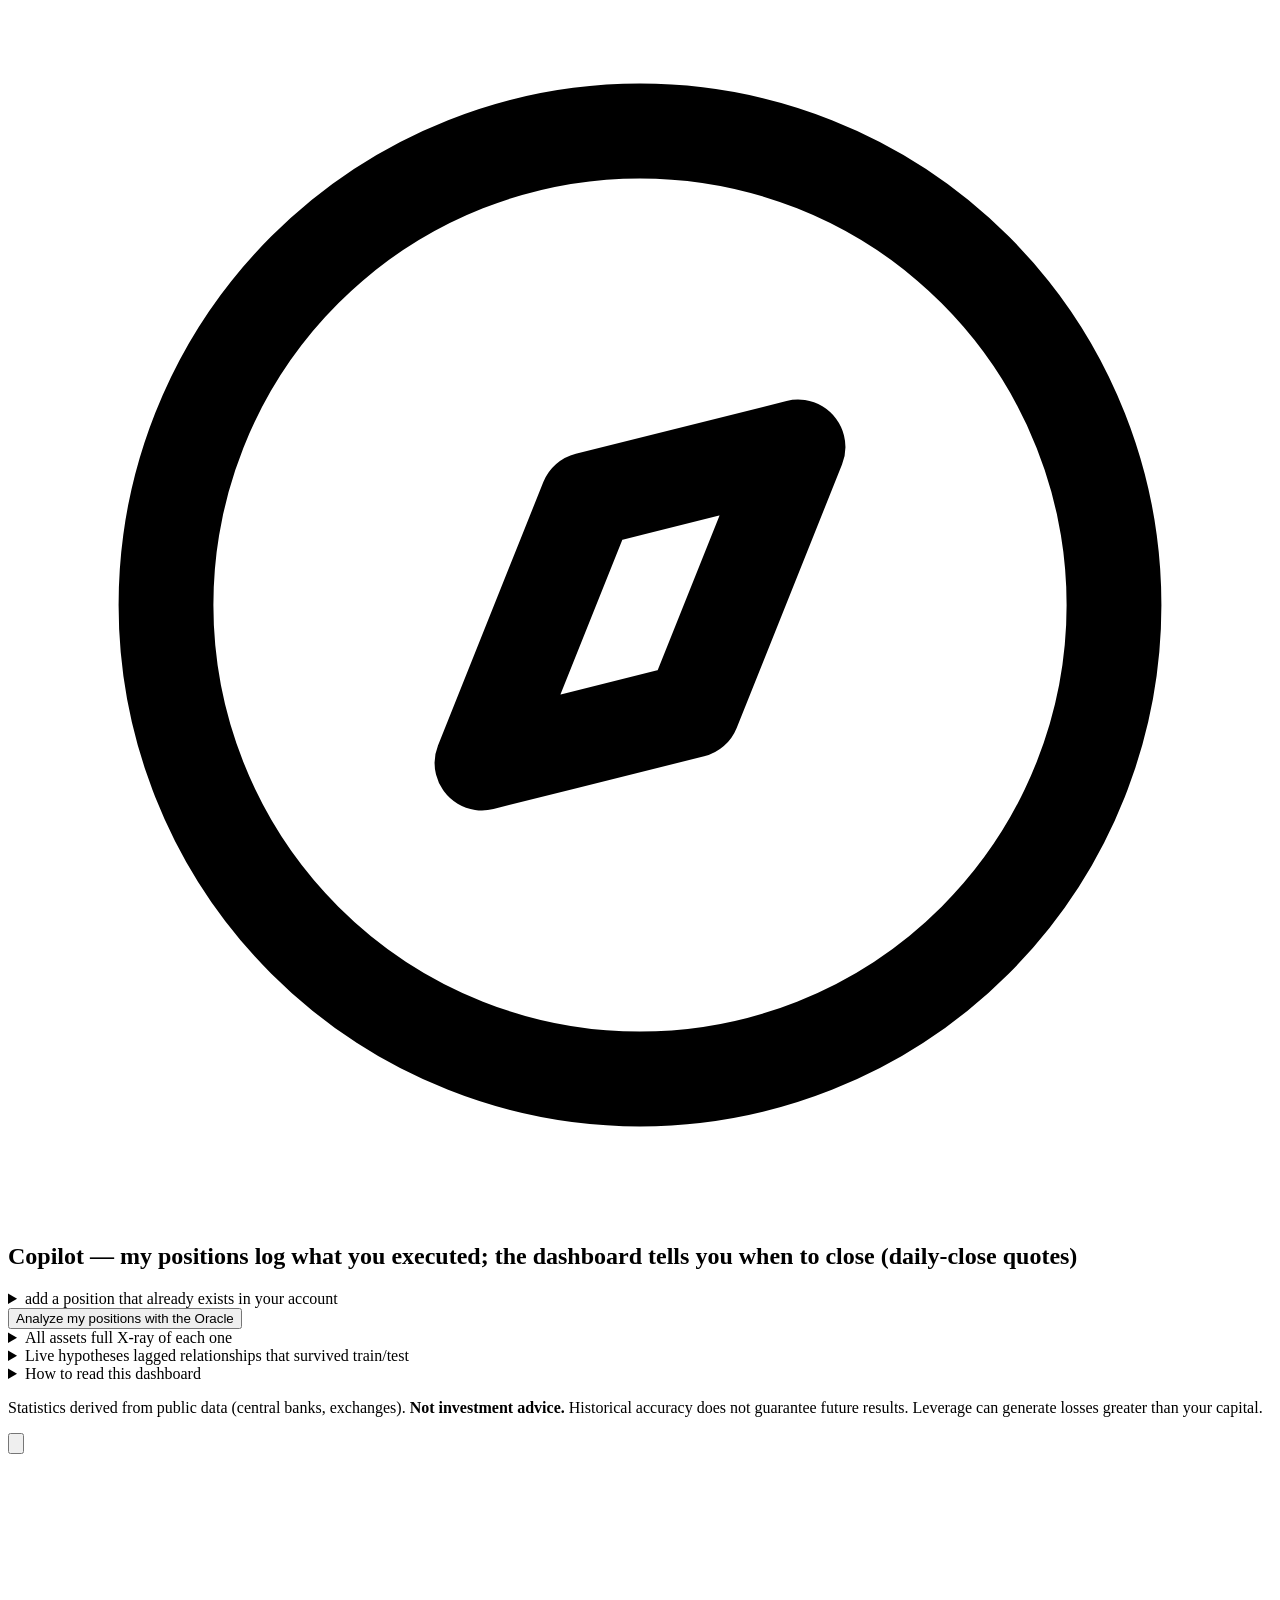
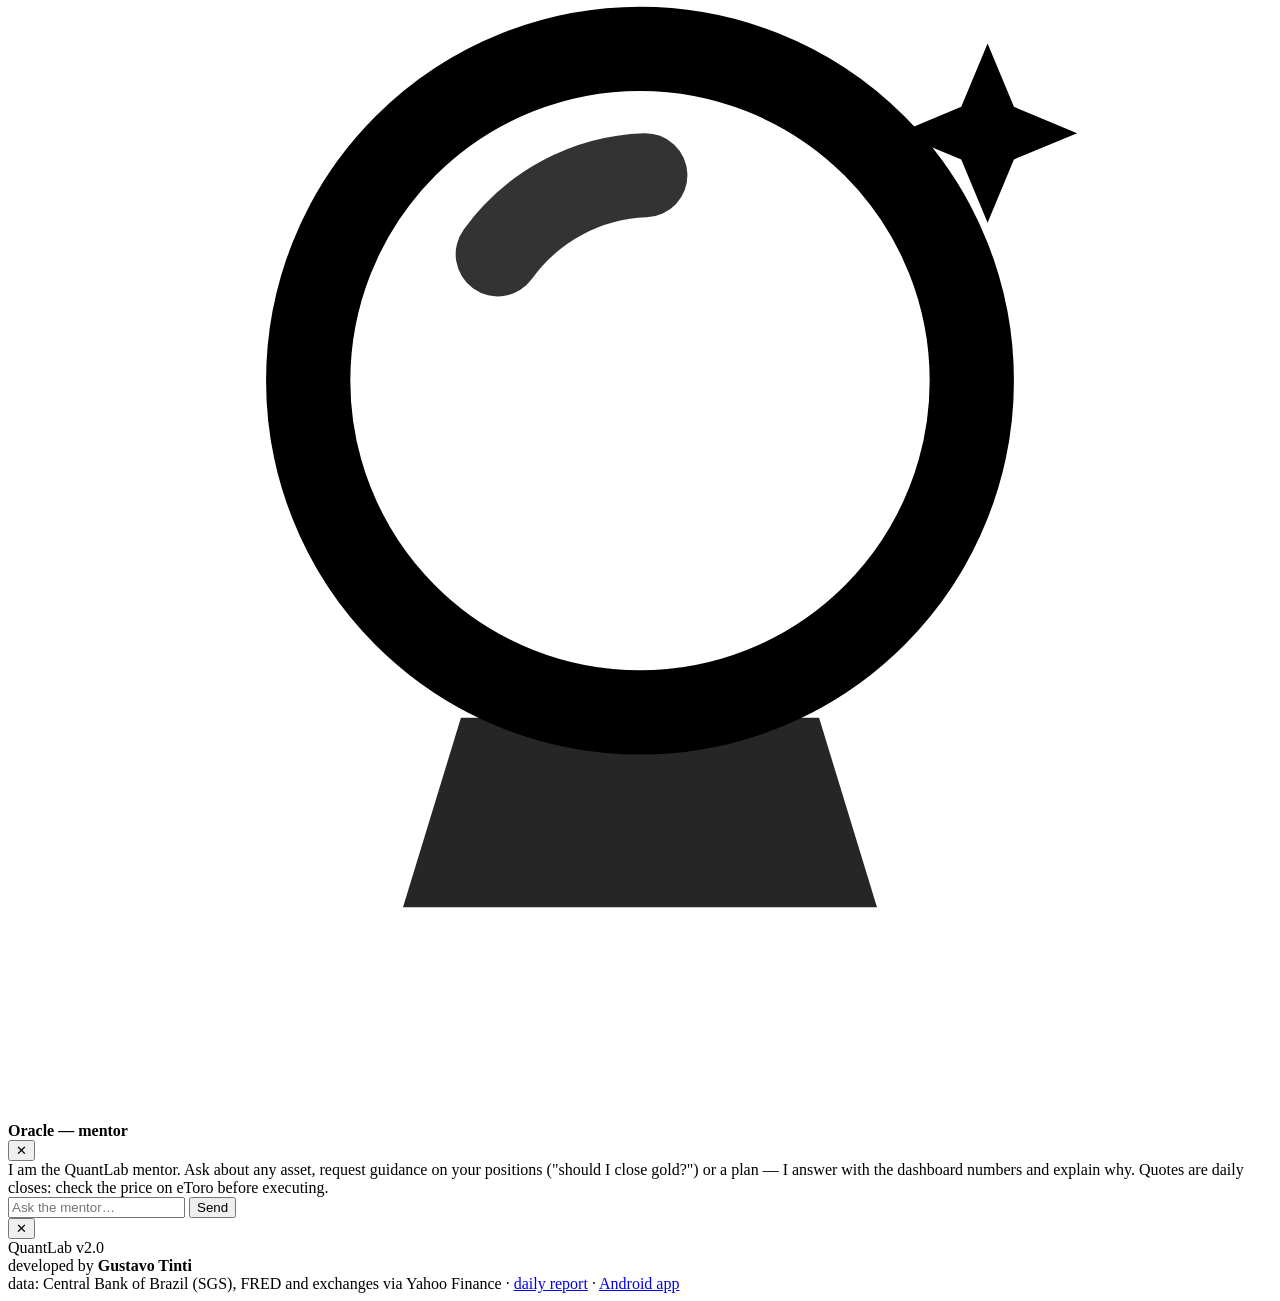
==== commit 830099fb: "feat(dash): bola de cristal do Oraculo — particulas escrevem o pico mais forte - Secao no Peak Radar" ====
--- a/public/index.html
+++ b/public/index.html
@@ -105,6 +105,11 @@
       <h2 class="sec-title"><svg class="ic ic-t" viewBox="0 0 24 24" fill="none" stroke="currentColor" stroke-width="1.8" stroke-linecap="round" stroke-linejoin="round"><path d="M12 2a10 10 0 1 0 10 10"/><path d="M12 6a6 6 0 1 0 6 6"/><circle cx="12" cy="12" r="1.5" fill="currentColor" stroke="none"/><path d="M12 12l7-7"/></svg>
         Peak Radar
         <span class="h2-sub">probability of a reversal in ~1 month, calibrated on identical historical episodes</span></h2>
+      <div id="cristal" class="cristal-wrap hidden">
+        <canvas id="cristal-canvas" class="cristal-canvas" aria-hidden="true"></canvas>
+        <div class="cristal-ball"></div>
+        <div class="cristal-cap">the oracle reveals the strongest peak</div>
+      </div>
       <div id="radar-list"></div>
     </section>
 
@@ -192,12 +197,12 @@
 
   <!-- mentor: Oracle chat (floating, synced with the dashboard) -->
   <button id="fab-oraculo" class="fab hidden" title="Talk to the Oracle" aria-label="Talk to the Oracle">
-    <svg viewBox="0 0 24 24" fill="none" stroke="currentColor" stroke-width="1.8" stroke-linecap="round" stroke-linejoin="round"><path d="M12 3l2.1 4.9L19 10l-4.9 2.1L12 17l-2.1-4.9L5 10l4.9-2.1z"/><path d="M18 15l.9 2.1L21 18l-2.1.9L18 21l-.9-2.1L15 18l2.1-.9z"/></svg>
+    <svg viewBox="0 0 24 24" fill="none" stroke="currentColor" stroke-width="1.6" stroke-linecap="round"><circle cx="12" cy="10" r="6.3"/><path d="M9.3 7.6a3.6 3.6 0 0 1 2.8-1.5" opacity=".8"/><path d="M8.6 16.4h6.8l1.1 3.6H7.5z" fill="currentColor" stroke="none" opacity=".85"/><path d="M18.6 3.6l.5 1.2 1.2.5-1.2.5-.5 1.2-.5-1.2-1.2-.5 1.2-.5z" fill="currentColor" stroke="none"/></svg>
   </button>
   <div id="chat-panel" class="chat-panel hidden" role="dialog" aria-label="Oracle Mentor">
     <div class="chat-head">
       <div>
-        <b>Oracle — mentor</b>
+        <b><span class="chat-ava"><svg viewBox="0 0 24 24" fill="none" stroke="currentColor" stroke-width="1.6" stroke-linecap="round"><circle cx="12" cy="10" r="6.3"/><path d="M9.3 7.6a3.6 3.6 0 0 1 2.8-1.5" opacity=".8"/><path d="M8.6 16.4h6.8l1.1 3.6H7.5z" fill="currentColor" stroke="none" opacity=".85"/><path d="M18.6 3.6l.5 1.2 1.2.5-1.2.5-.5 1.2-.5-1.2-1.2-.5 1.2-.5z" fill="currentColor" stroke="none"/></svg></span>Oracle — mentor</b>
         <span id="chat-ctx" class="chat-ctx"></span>
       </div>
       <button id="chat-close" class="modal-x" aria-label="Close">✕</button>
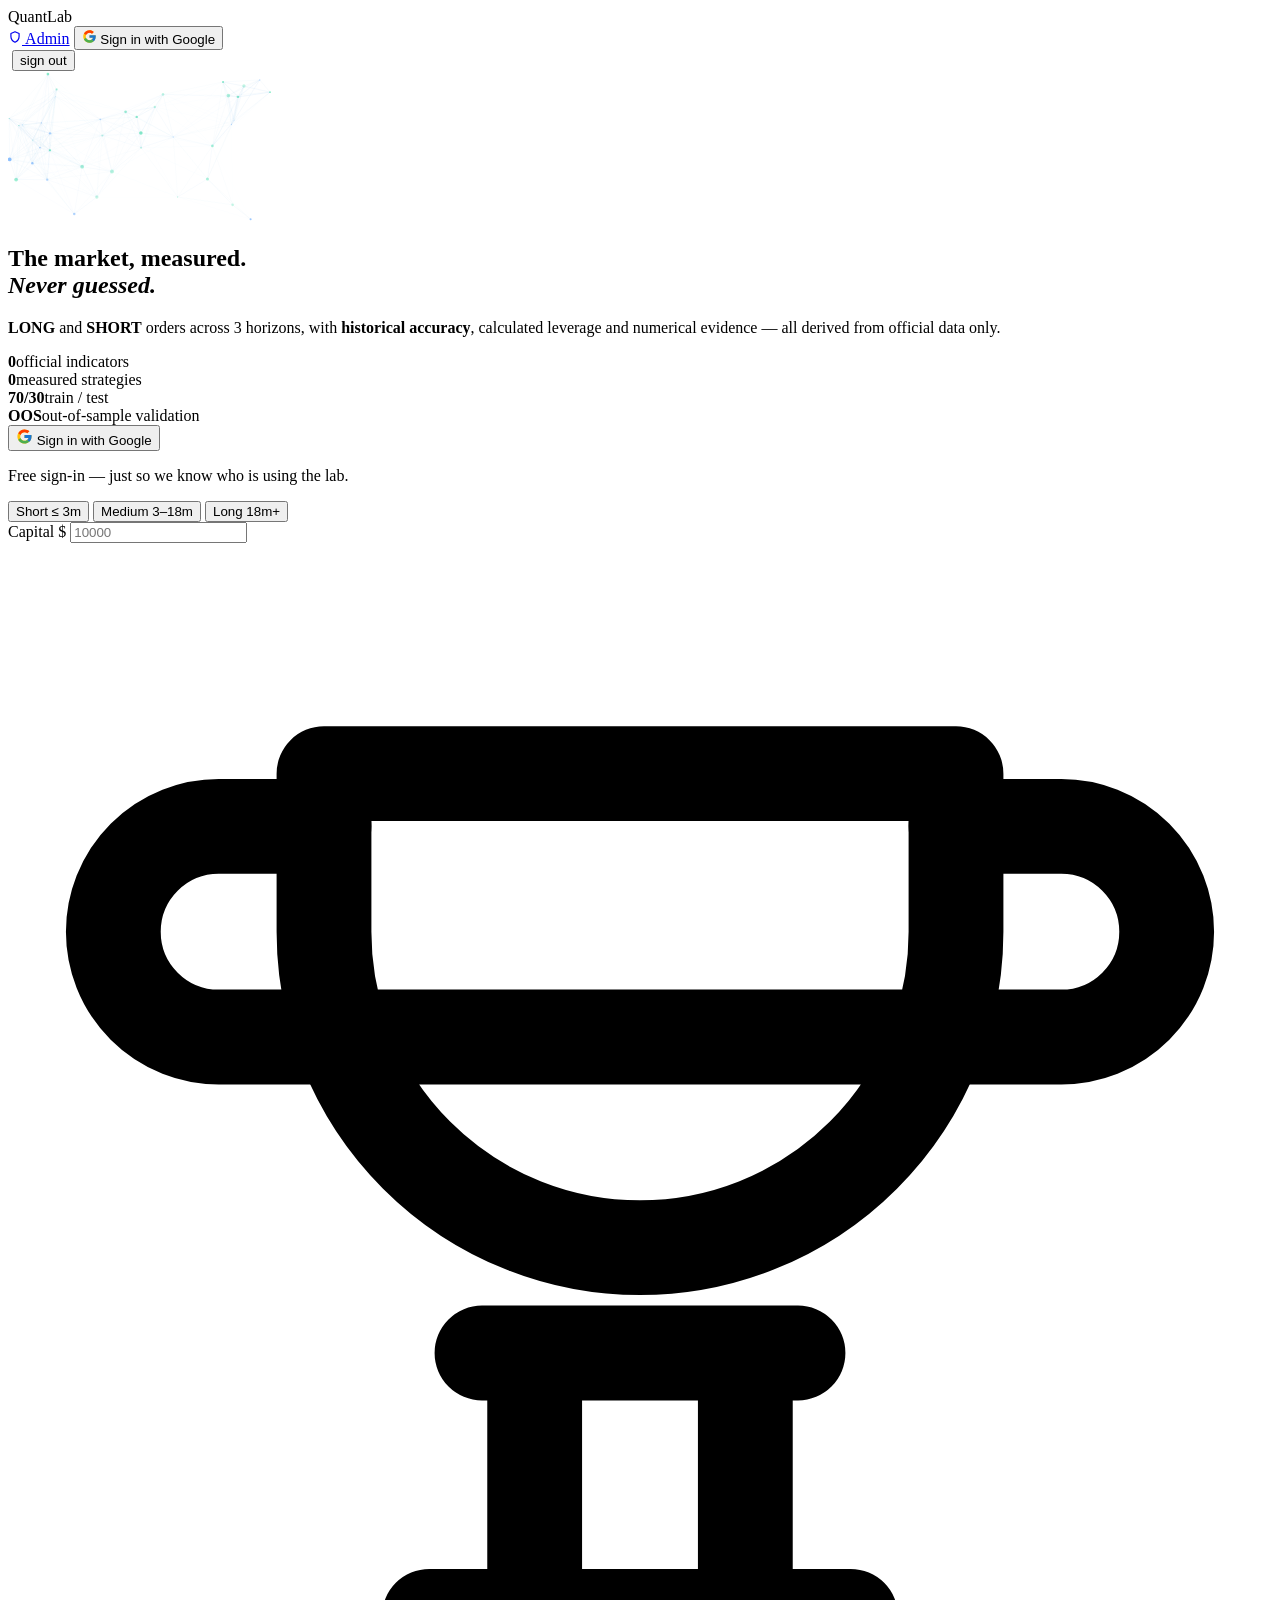
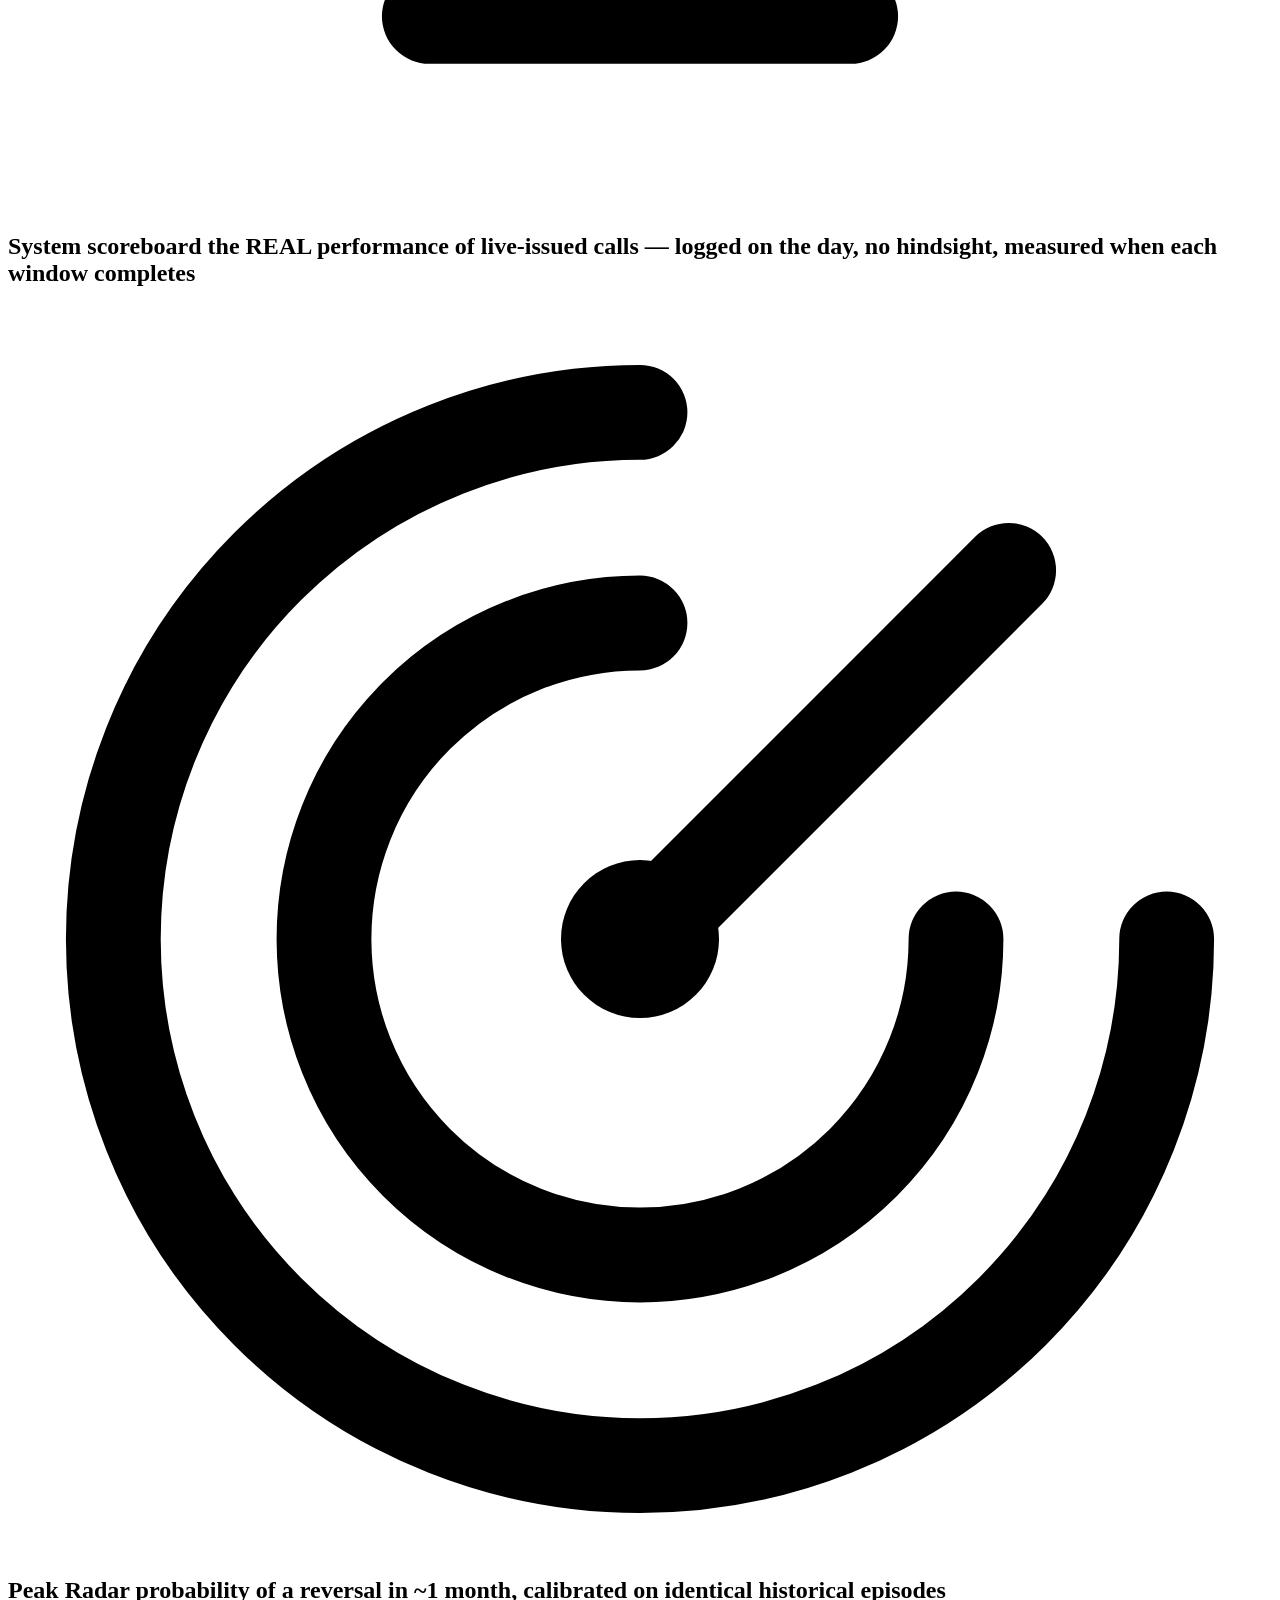
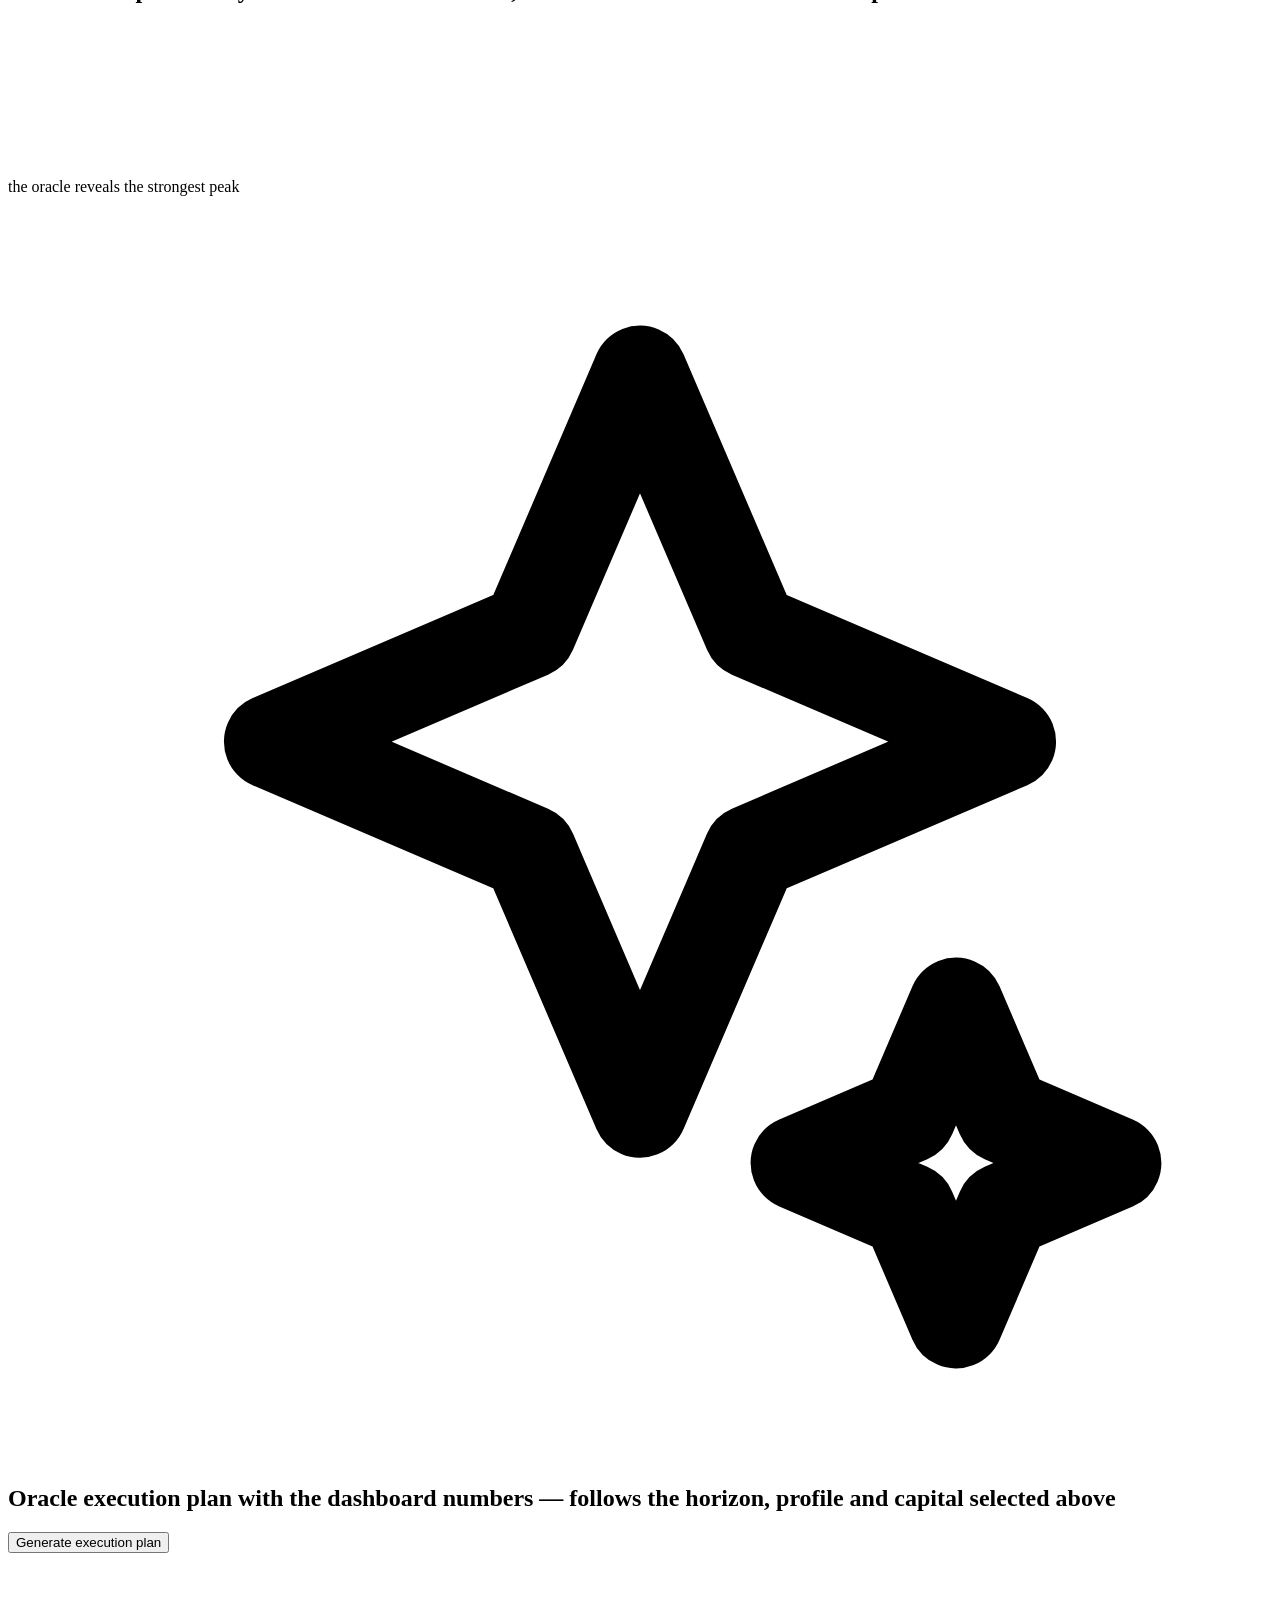
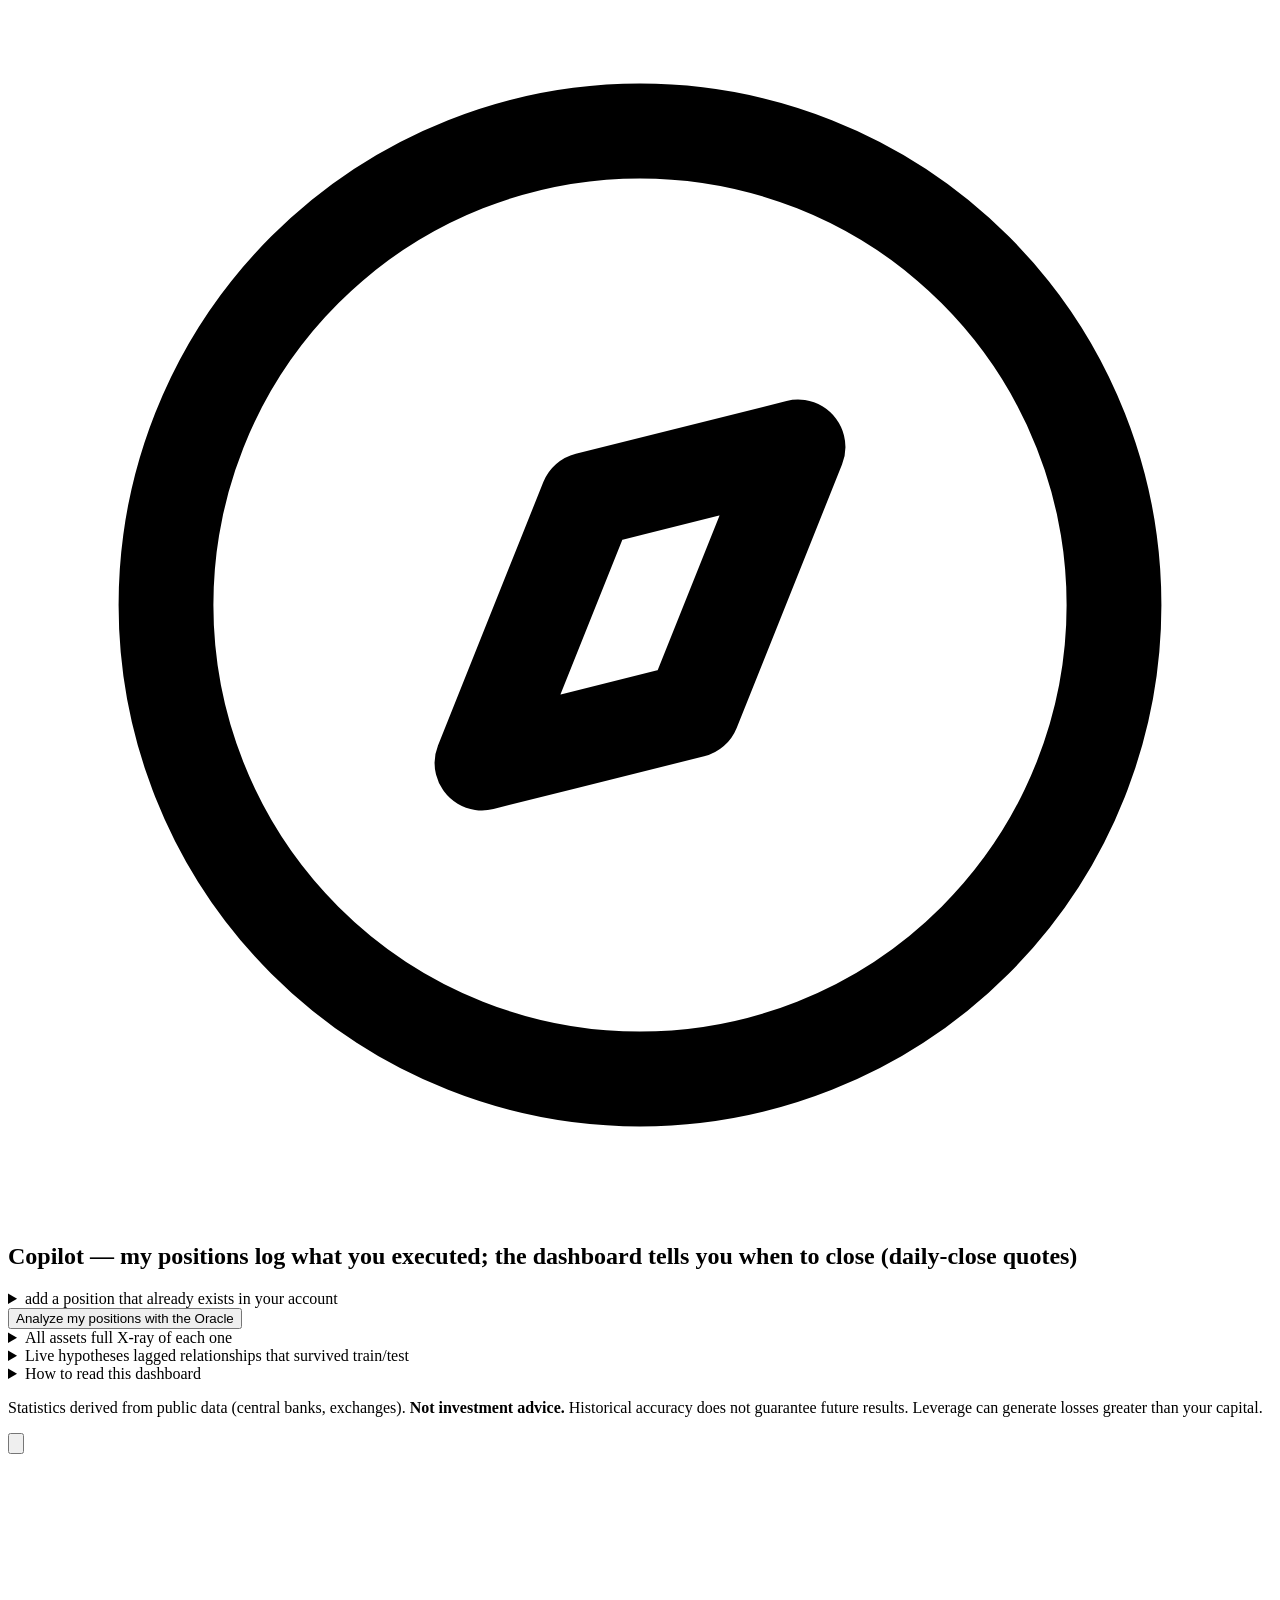
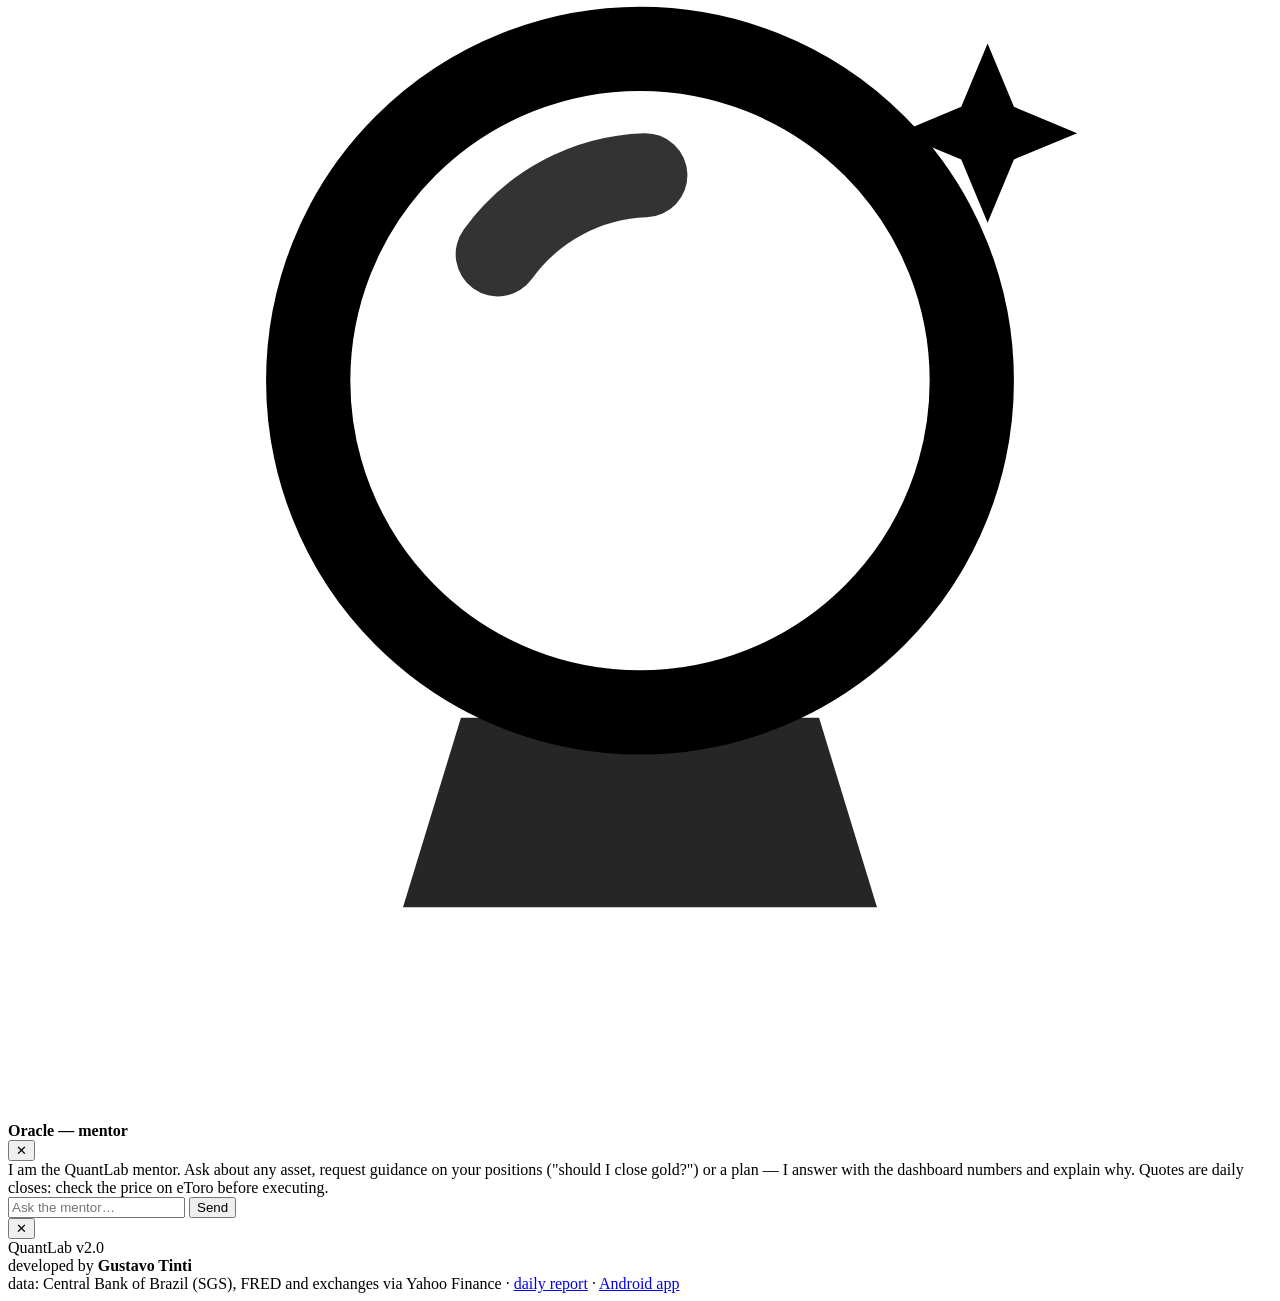
==== commit 4a68ace4: "revert(auth): remove Sign in with Apple (exige Apple Developer paga) Google permanece como unico pro" ====
--- a/public/index.html
+++ b/public/index.html
@@ -36,10 +36,6 @@
       <svg width="15" height="15" viewBox="0 0 48 48"><path fill="#FFC107" d="M43.6 20.1H42V20H24v8h11.3C33.7 32.7 29.2 36 24 36c-6.6 0-12-5.4-12-12s5.4-12 12-12c3.1 0 5.9 1.2 8 3l5.7-5.7C34.3 6.1 29.4 4 24 4 13 4 4 13 4 24s9 20 20 20 20-9 20-20c0-1.3-.1-2.6-.4-3.9z"/><path fill="#FF3D00" d="m6.3 14.7 6.6 4.8C14.7 15.1 19 12 24 12c3.1 0 5.9 1.2 8 3l5.7-5.7C34.3 6.1 29.4 4 24 4 16.3 4 9.7 8.3 6.3 14.7z"/><path fill="#4CAF50" d="M24 44c5.2 0 9.9-2 13.4-5.2l-6.2-5.2C29.2 35.1 26.7 36 24 36c-5.2 0-9.6-3.3-11.3-8l-6.5 5C9.5 39.6 16.2 44 24 44z"/><path fill="#1976D2" d="M43.6 20.1H42V20H24v8h11.3c-.8 2.3-2.3 4.3-4.1 5.7l6.2 5.2C36.9 40.4 44 35 44 24c0-1.3-.1-2.6-.4-3.9z"/></svg>
       Sign in with Google
     </button>
-    <button id="btn-login-apple" class="btn btn-apple">
-      <svg width="15" height="15" viewBox="0 0 24 24" fill="currentColor" aria-hidden="true"><path d="M17.05 20.28c-.98.95-2.05.8-3.08.35-1.09-.46-2.09-.48-3.24 0-1.44.62-2.2.44-3.06-.35C2.79 15.25 3.51 7.59 9.05 7.31c1.35.07 2.29.74 3.08.8 1.18-.24 2.31-.93 3.57-.84 1.51.12 2.65.72 3.4 1.8-3.12 1.87-2.38 5.98.48 7.13-.57 1.5-1.31 2.99-2.53 4.09zM12.03 7.25c-.15-2.23 1.66-4.07 3.74-4.25.29 2.58-2.34 4.5-3.74 4.25z"/></svg>
-      Sign in with Apple
-    </button>
     <div id="user-chip" class="user-chip hidden">
       <img id="user-photo" alt="" referrerpolicy="no-referrer">
       <span id="user-name"></span>
@@ -67,7 +63,6 @@
     <div id="hero-live" class="hero-live" aria-live="polite"></div>
     <div class="login-row">
       <button id="btn-login-hero" class="btn btn-cta"><svg width="17" height="17" viewBox="0 0 48 48" aria-hidden="true"><path fill="#FFC107" d="M43.6 20.1H42V20H24v8h11.3C33.7 32.7 29.2 36 24 36c-6.6 0-12-5.4-12-12s5.4-12 12-12c3.1 0 5.9 1.2 8 3l5.7-5.7C34.3 6.1 29.4 4 24 4 13 4 4 13 4 24s9 20 20 20 20-9 20-20c0-1.3-.1-2.6-.4-3.9z"/><path fill="#FF3D00" d="m6.3 14.7 6.6 4.8C14.7 15.1 19 12 24 12c3.1 0 5.9 1.2 8 3l5.7-5.7C34.3 6.1 29.4 4 24 4 16.3 4 9.7 8.3 6.3 14.7z"/><path fill="#4CAF50" d="M24 44c5.2 0 9.9-2 13.4-5.2l-6.2-5.2C29.2 35.1 26.7 36 24 36c-5.2 0-9.6-3.3-11.3-8l-6.5 5C9.5 39.6 16.2 44 24 44z"/><path fill="#1976D2" d="M43.6 20.1H42V20H24v8h11.3c-.8 2.3-2.3 4.3-4.1 5.7l6.2 5.2C36.9 40.4 44 35 44 24c0-1.3-.1-2.6-.4-3.9z"/></svg> Sign in with Google</button>
-      <button id="btn-login-hero-apple" class="btn btn-cta-apple"><svg width="17" height="17" viewBox="0 0 24 24" fill="currentColor" aria-hidden="true"><path d="M17.05 20.28c-.98.95-2.05.8-3.08.35-1.09-.46-2.09-.48-3.24 0-1.44.62-2.2.44-3.06-.35C2.79 15.25 3.51 7.59 9.05 7.31c1.35.07 2.29.74 3.08.8 1.18-.24 2.31-.93 3.57-.84 1.51.12 2.65.72 3.4 1.8-3.12 1.87-2.38 5.98.48 7.13-.57 1.5-1.31 2.99-2.53 4.09zM12.03 7.25c-.15-2.23 1.66-4.07 3.74-4.25.29 2.58-2.34 4.5-3.74 4.25z"/></svg> Sign in with Apple</button>
     </div>
     <p id="hero-hint" class="hero-hint">Free sign-in — just so we know who is using the lab.</p>
   </section>
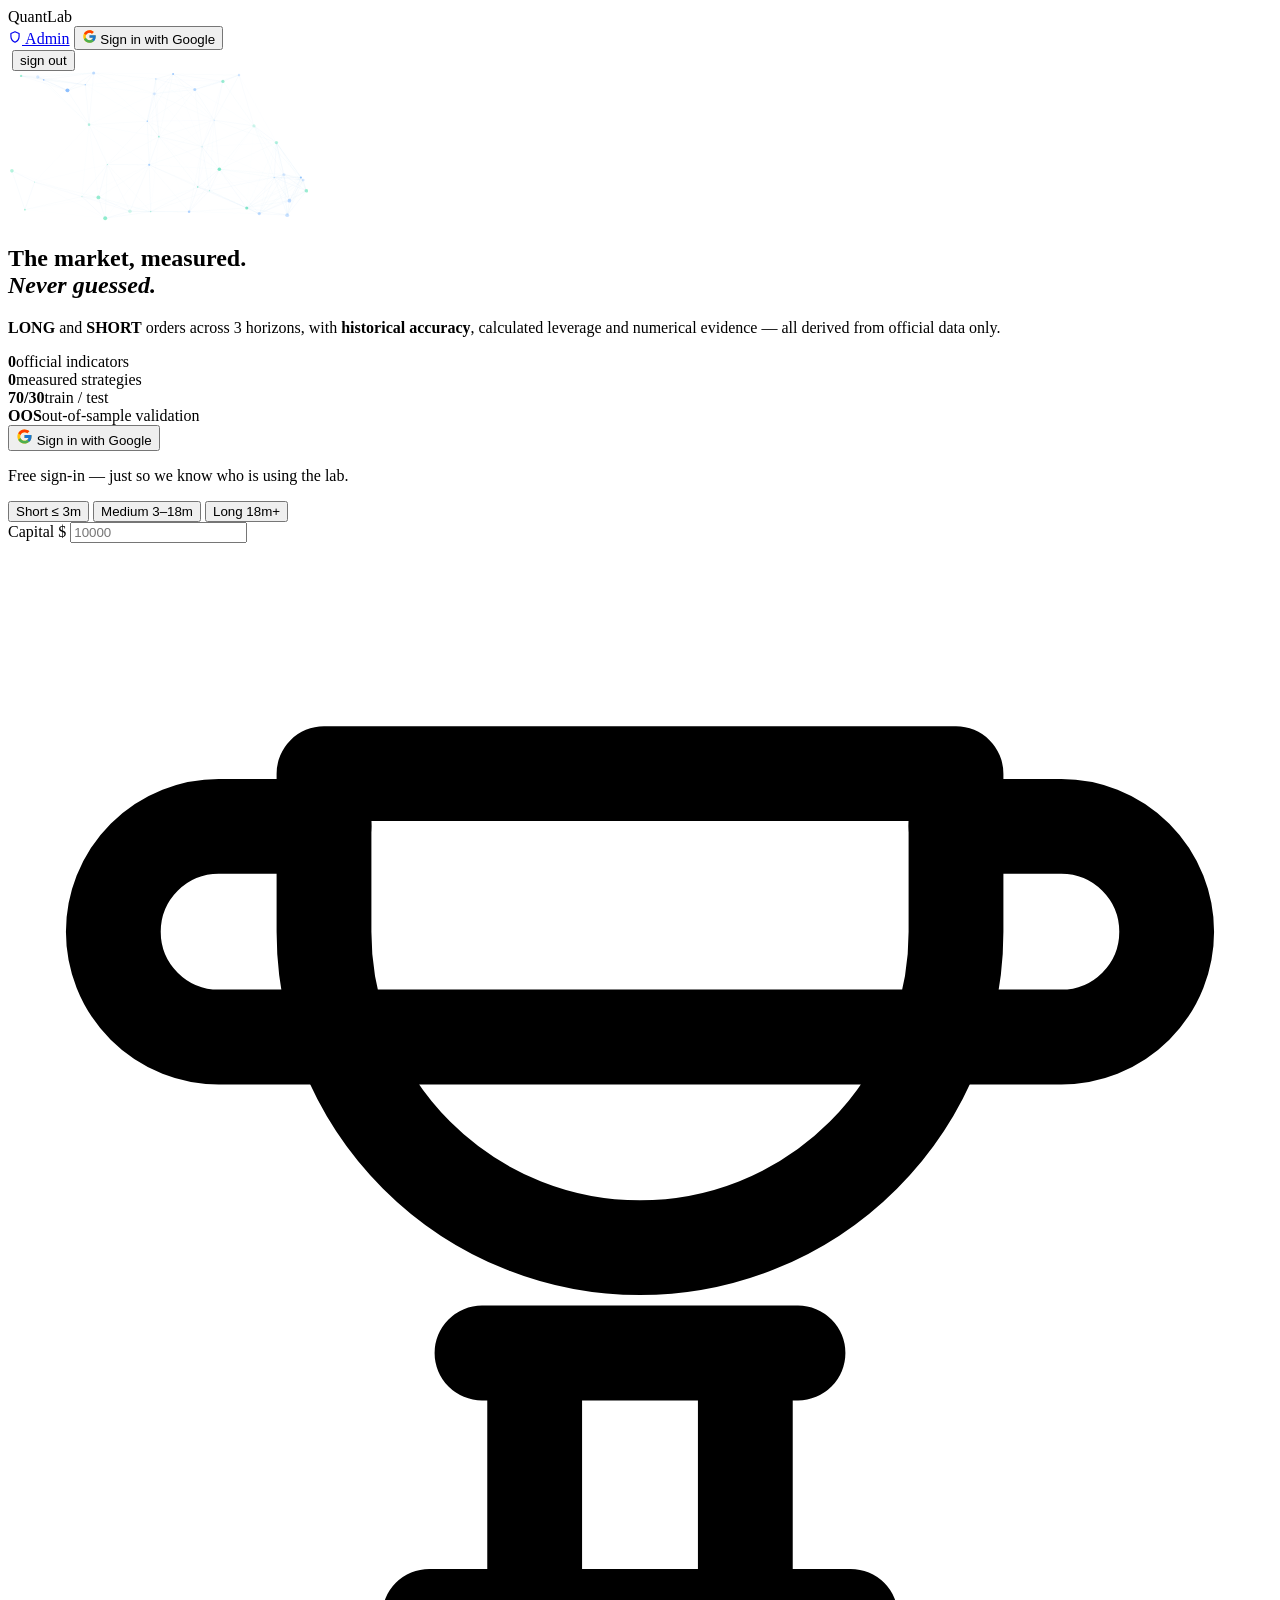
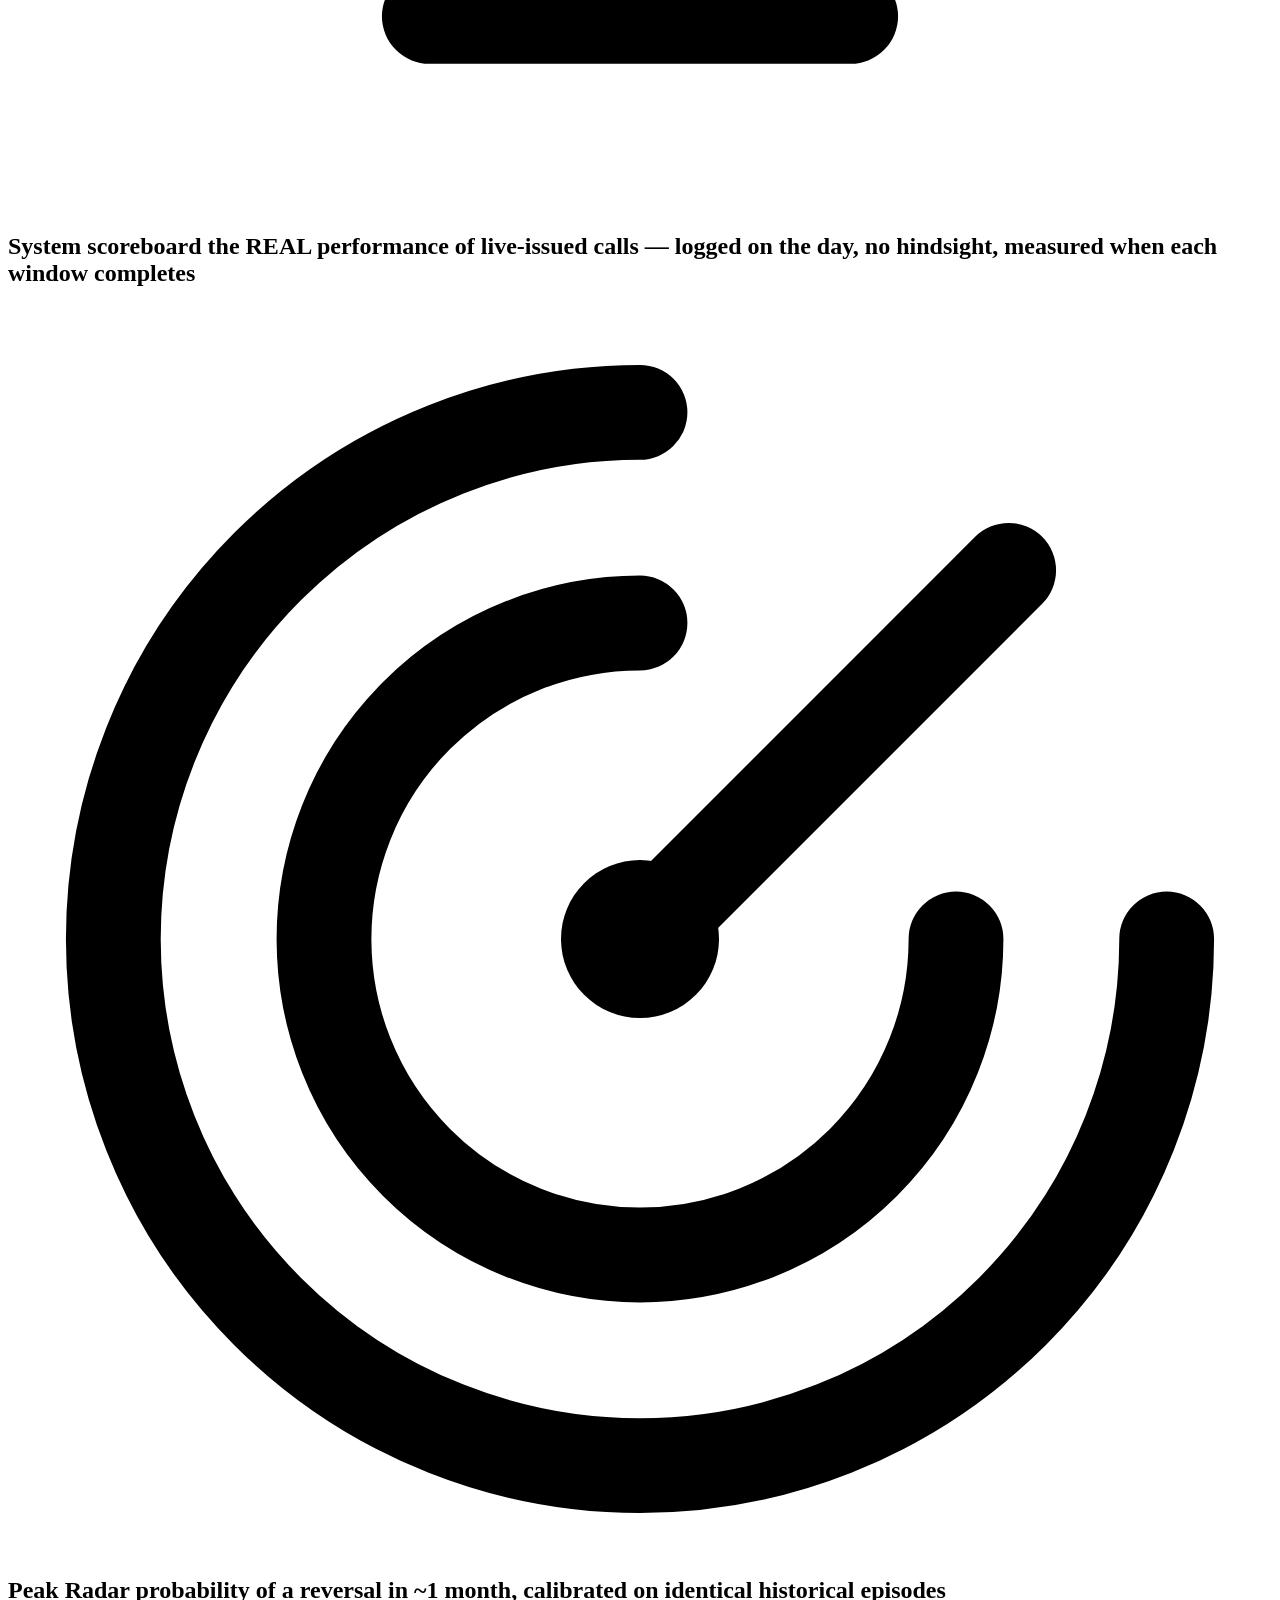
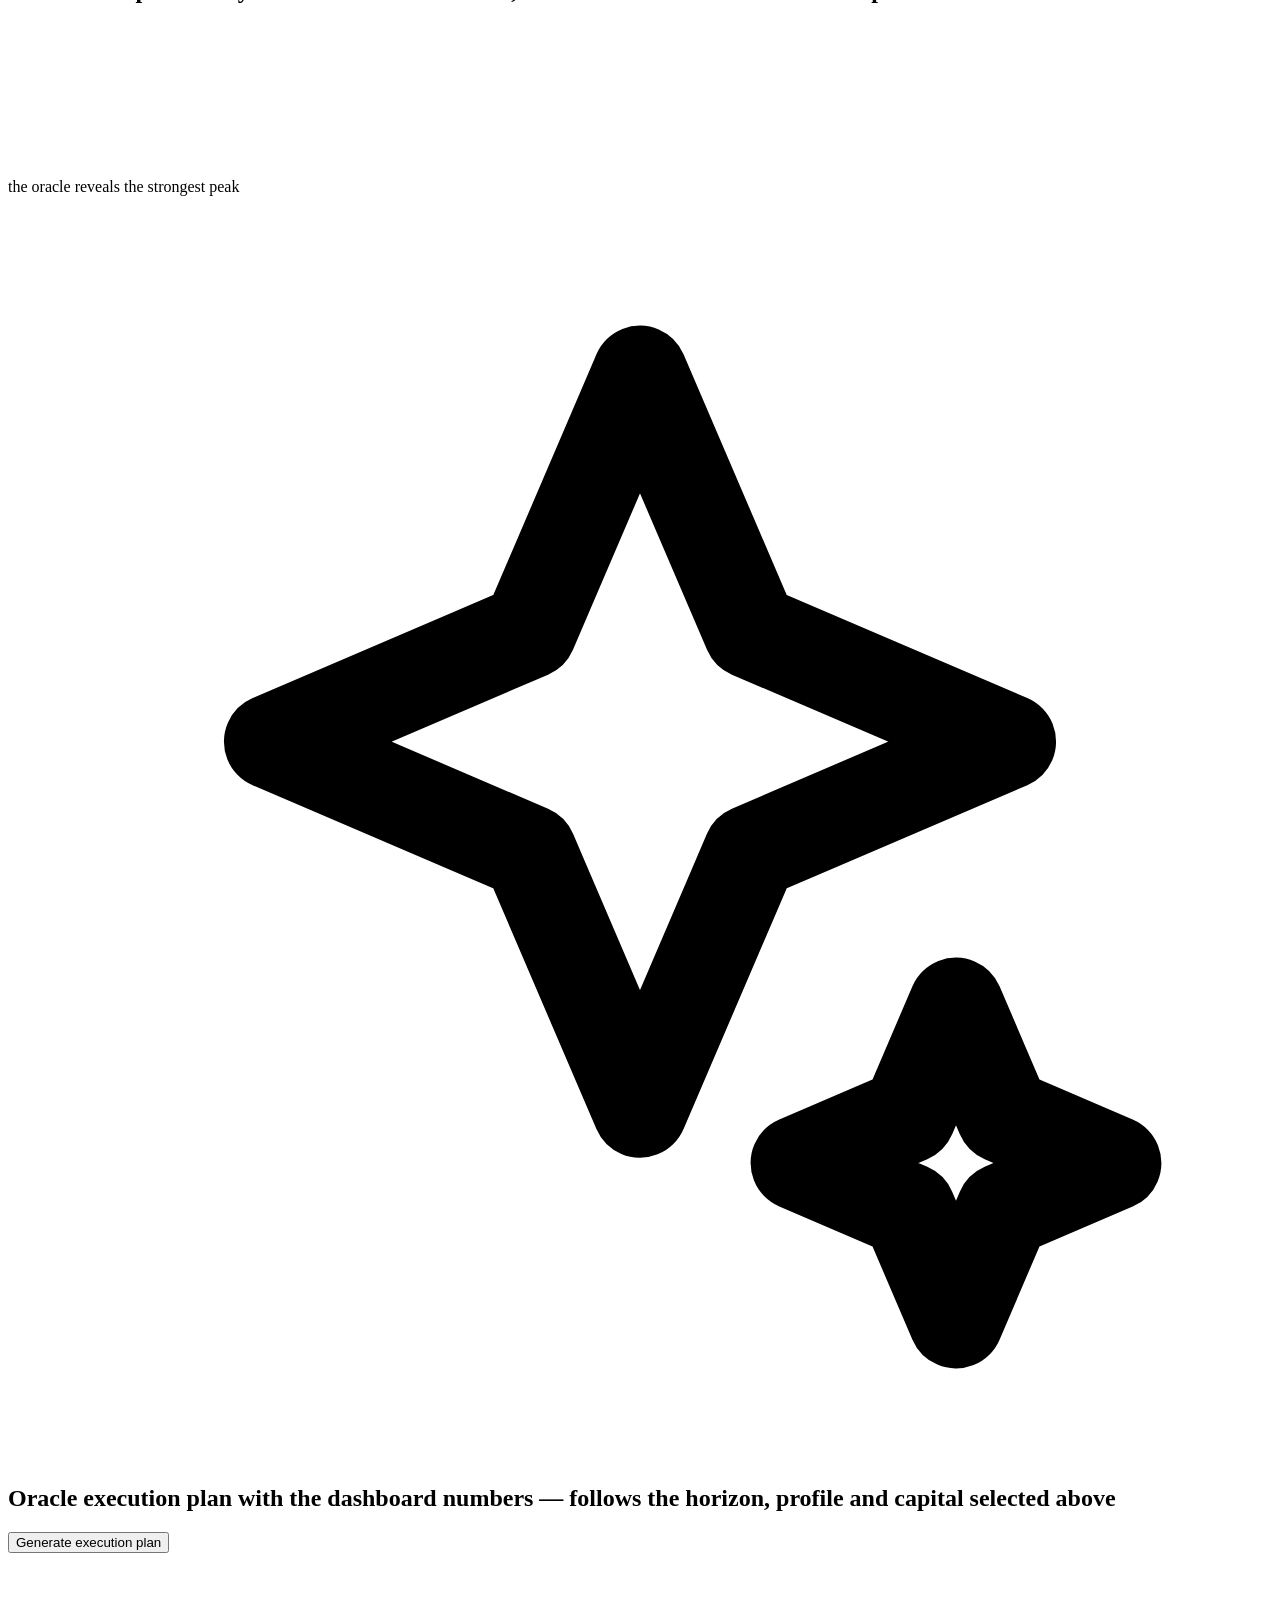
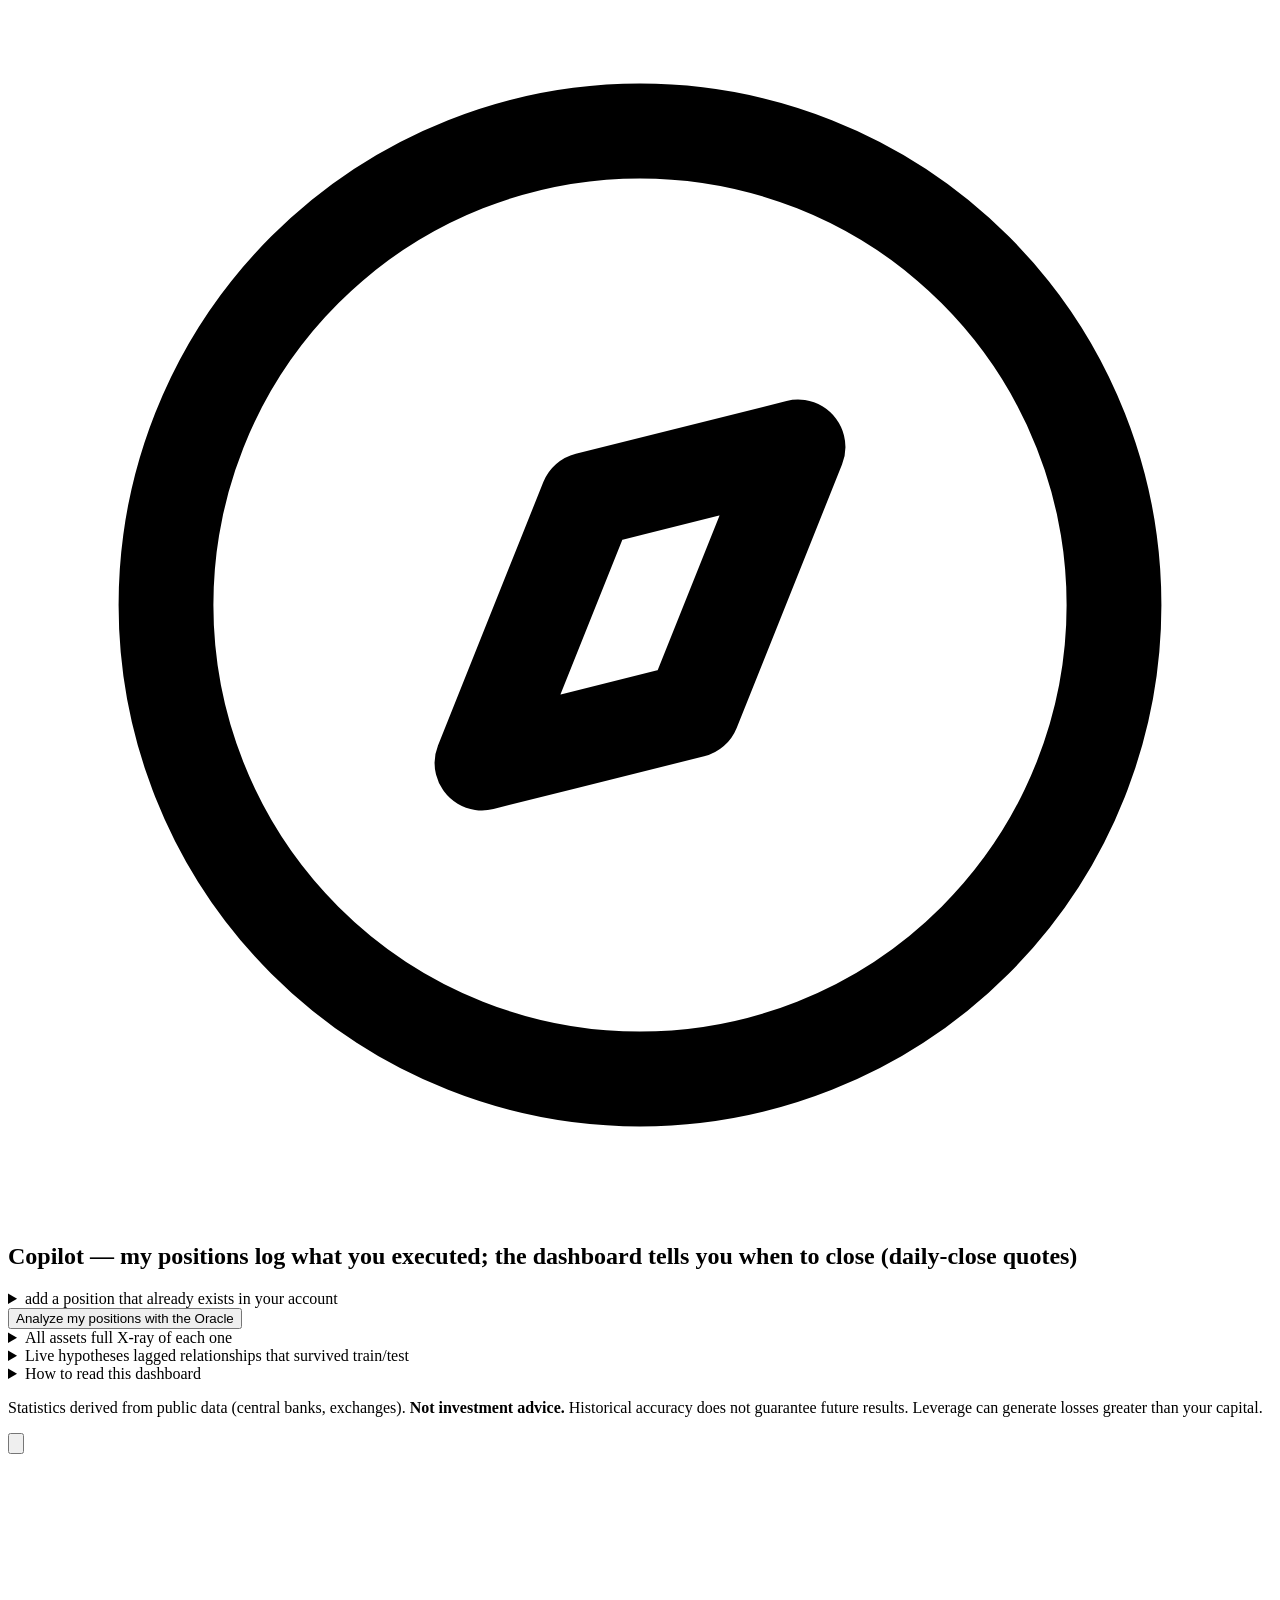
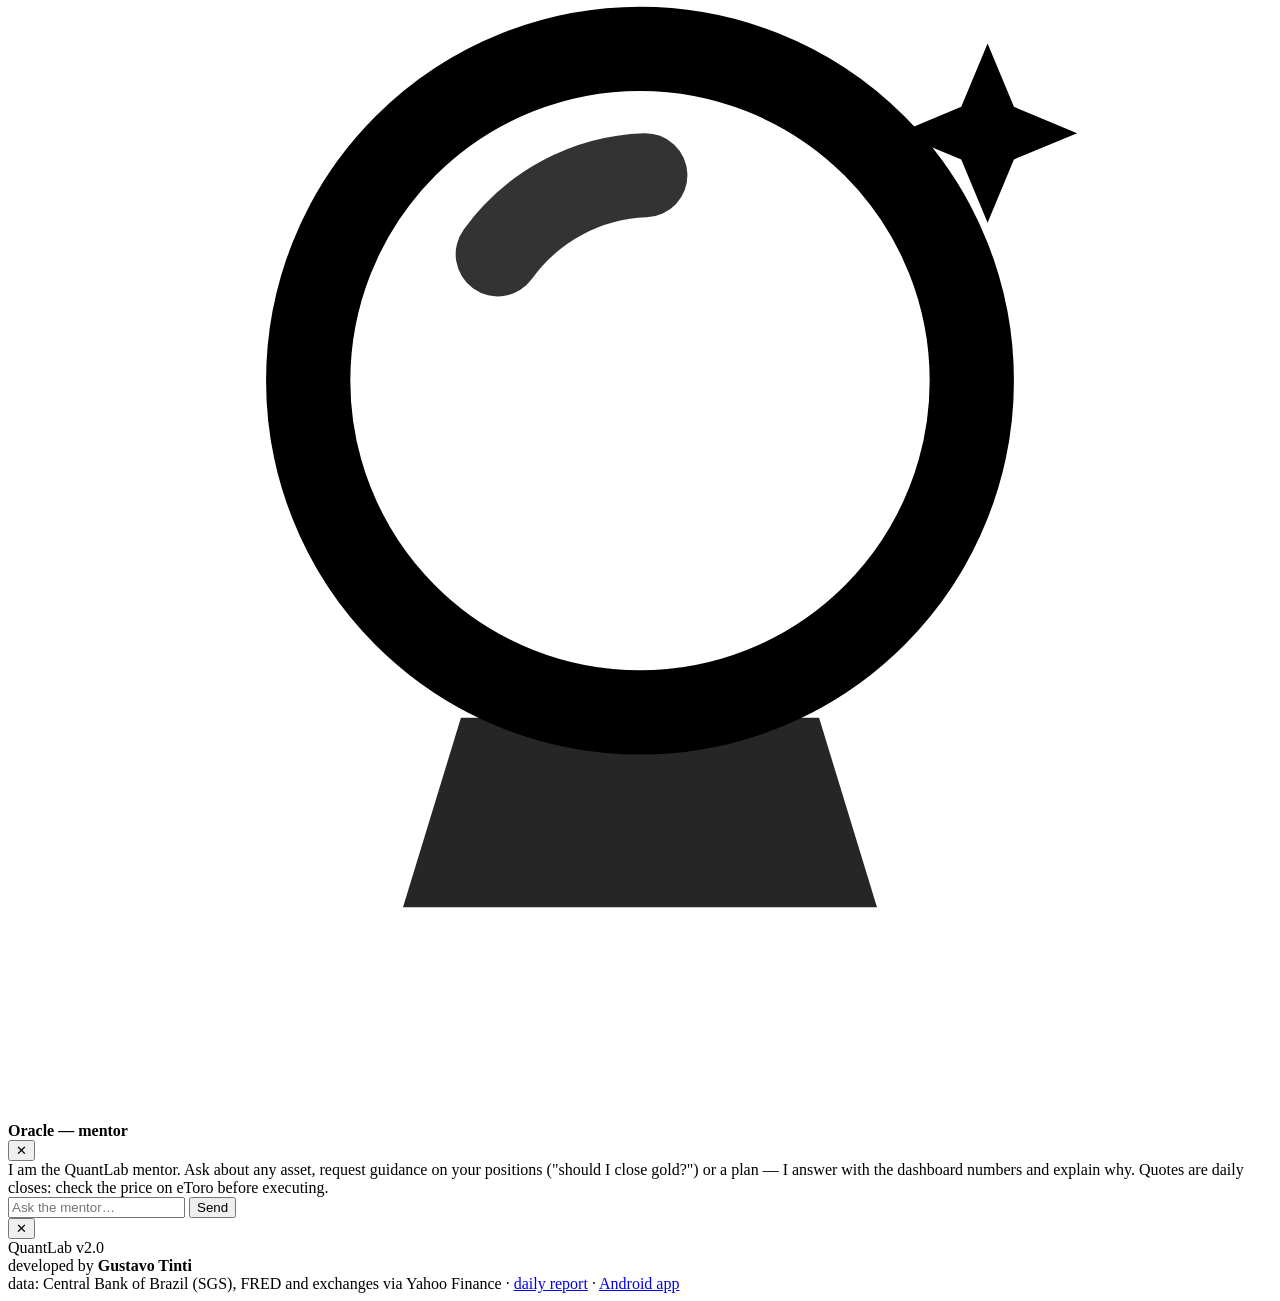
==== commit a5547a8d: "feat(fx): particulas reagem ao mouse/dedo + bola muda de cor + texto com ondas de cor - Cristal: rep" ====
--- a/public/index.html
+++ b/public/index.html
@@ -244,9 +244,19 @@
       x: Math.random()*W, y: Math.random()*H,
       vx: (Math.random()-.5)*.25, vy: (Math.random()-.5)*.25,
       r: Math.random()*1.6+.4, a: Math.random()*.5+.15,
-      g: Math.random() > .5,
+      g: Math.random() > .5, ox: 0, oy: 0,
     }));
   }
+  // mouse/dedo espalha as partículas; a mola traz de volta
+  const ptr = { x: -9999, y: -9999 };
+  const hero = document.getElementById('hero');
+  const mv = (e) => {
+    const r = c.getBoundingClientRect();
+    ptr.x = e.clientX - r.left; ptr.y = e.clientY - r.top;
+  };
+  hero.addEventListener('pointermove', mv);
+  hero.addEventListener('pointerdown', mv);
+  hero.addEventListener('pointerleave', () => { ptr.x = ptr.y = -9999; });
   function tick() {
     if (document.hidden) { requestAnimationFrame(tick); return; }
     ctx.clearRect(0,0,W,H);
@@ -254,16 +264,25 @@
       p.x += p.vx; p.y += p.vy;
       if (p.x < 0) p.x = W; if (p.x > W) p.x = 0;
       if (p.y < 0) p.y = H; if (p.y > H) p.y = 0;
-      ctx.beginPath(); ctx.arc(p.x, p.y, p.r, 0, 7);
+      const dx = p.x + p.ox - ptr.x, dy = p.y + p.oy - ptr.y;
+      const d = Math.hypot(dx, dy);
+      if (d < 90 && d > .01) {
+        const f = (90 - d) / 90 * 7;
+        p.ox += (dx / d) * f; p.oy += (dy / d) * f;
+      }
+      p.ox *= .9; p.oy *= .9;
+      ctx.beginPath(); ctx.arc(p.x + p.ox, p.y + p.oy, p.r, 0, 7);
       ctx.fillStyle = p.g ? `rgba(56,224,162,${p.a})` : `rgba(79,156,255,${p.a})`;
       ctx.fill();
     }
     for (let i = 0; i < N; i++) for (let j = i+1; j < N; j++) {
-      const a = ps[i], b = ps[j], dx = a.x-b.x, dy = a.y-b.y, d = dx*dx+dy*dy;
+      const a = ps[i], b = ps[j],
+        ax = a.x + a.ox, ay = a.y + a.oy, bx = b.x + b.ox, by = b.y + b.oy,
+        dx = ax-bx, dy = ay-by, d = dx*dx+dy*dy;
       if (d < 8100) {
         ctx.strokeStyle = `rgba(120,180,220,${.10*(1-d/8100)})`;
         ctx.lineWidth = .6;
-        ctx.beginPath(); ctx.moveTo(a.x,a.y); ctx.lineTo(b.x,b.y); ctx.stroke();
+        ctx.beginPath(); ctx.moveTo(ax,ay); ctx.lineTo(bx,by); ctx.stroke();
       }
     }
     requestAnimationFrame(tick);
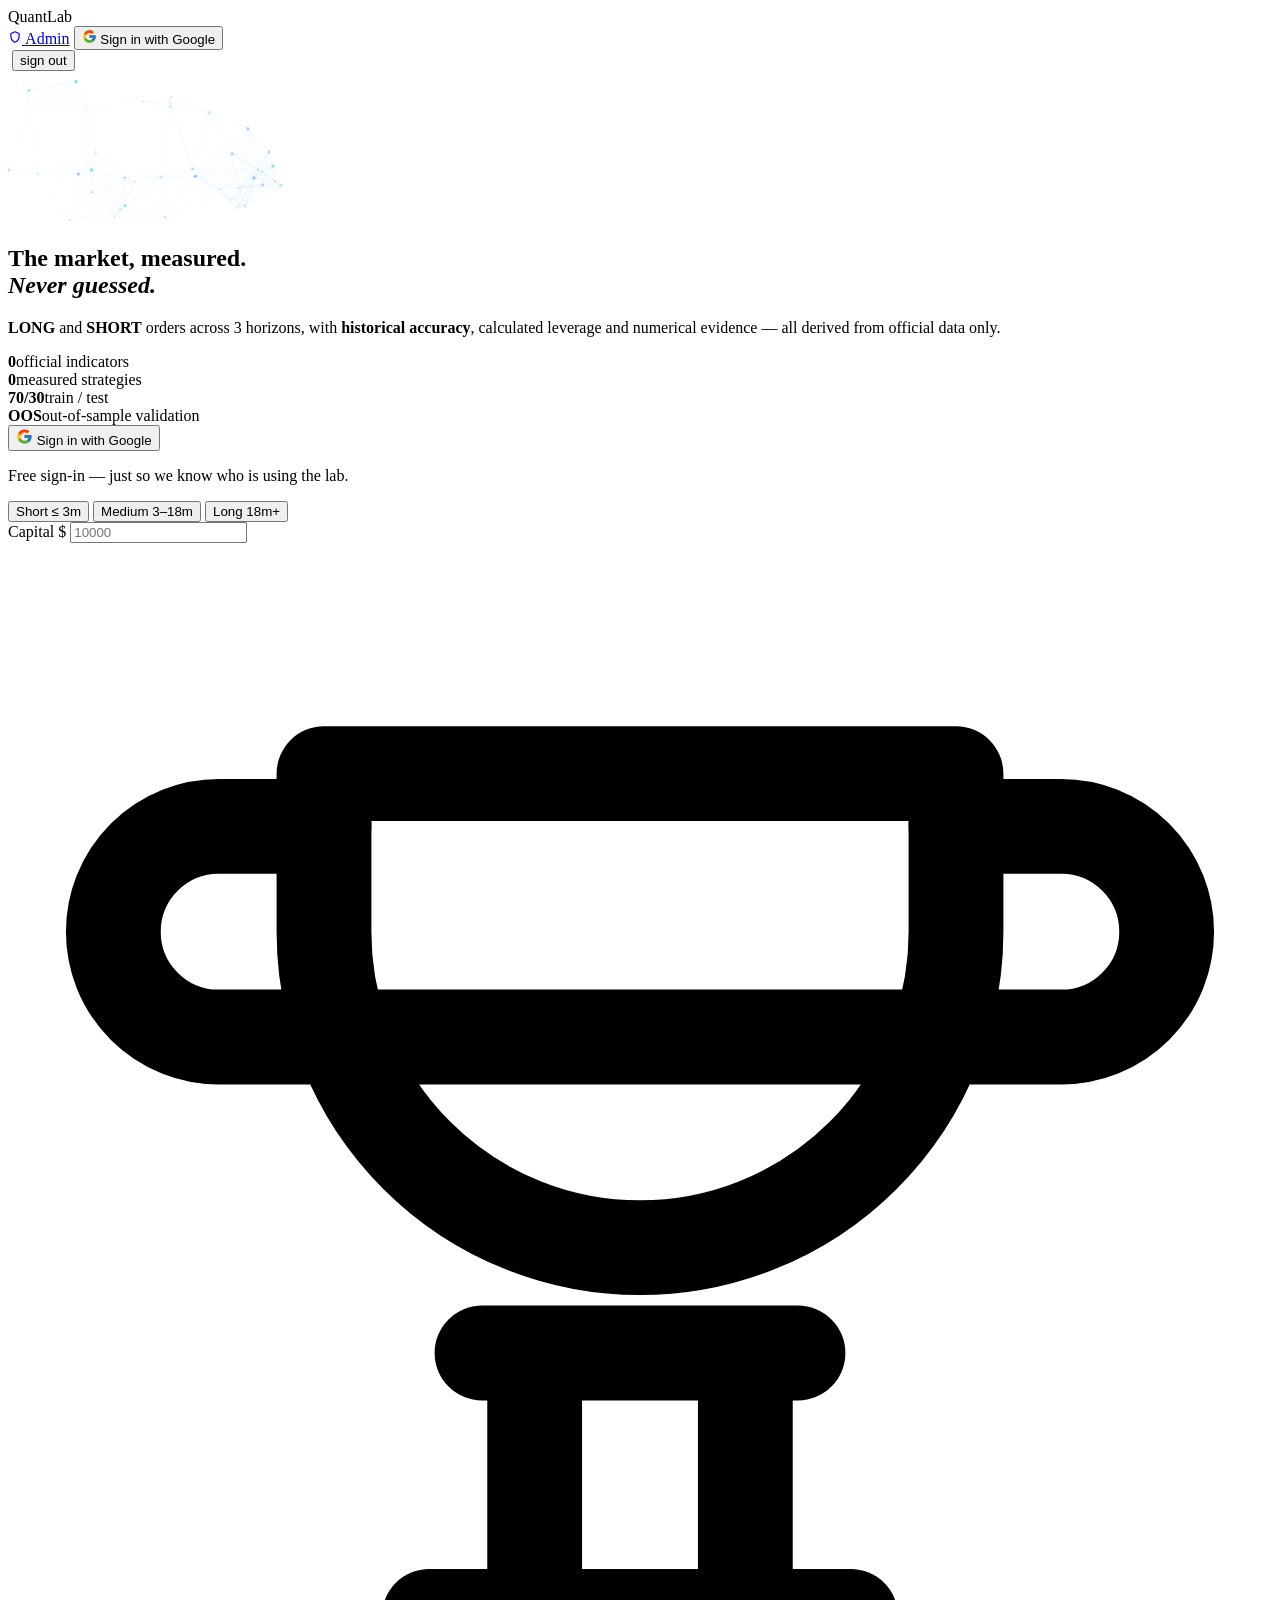
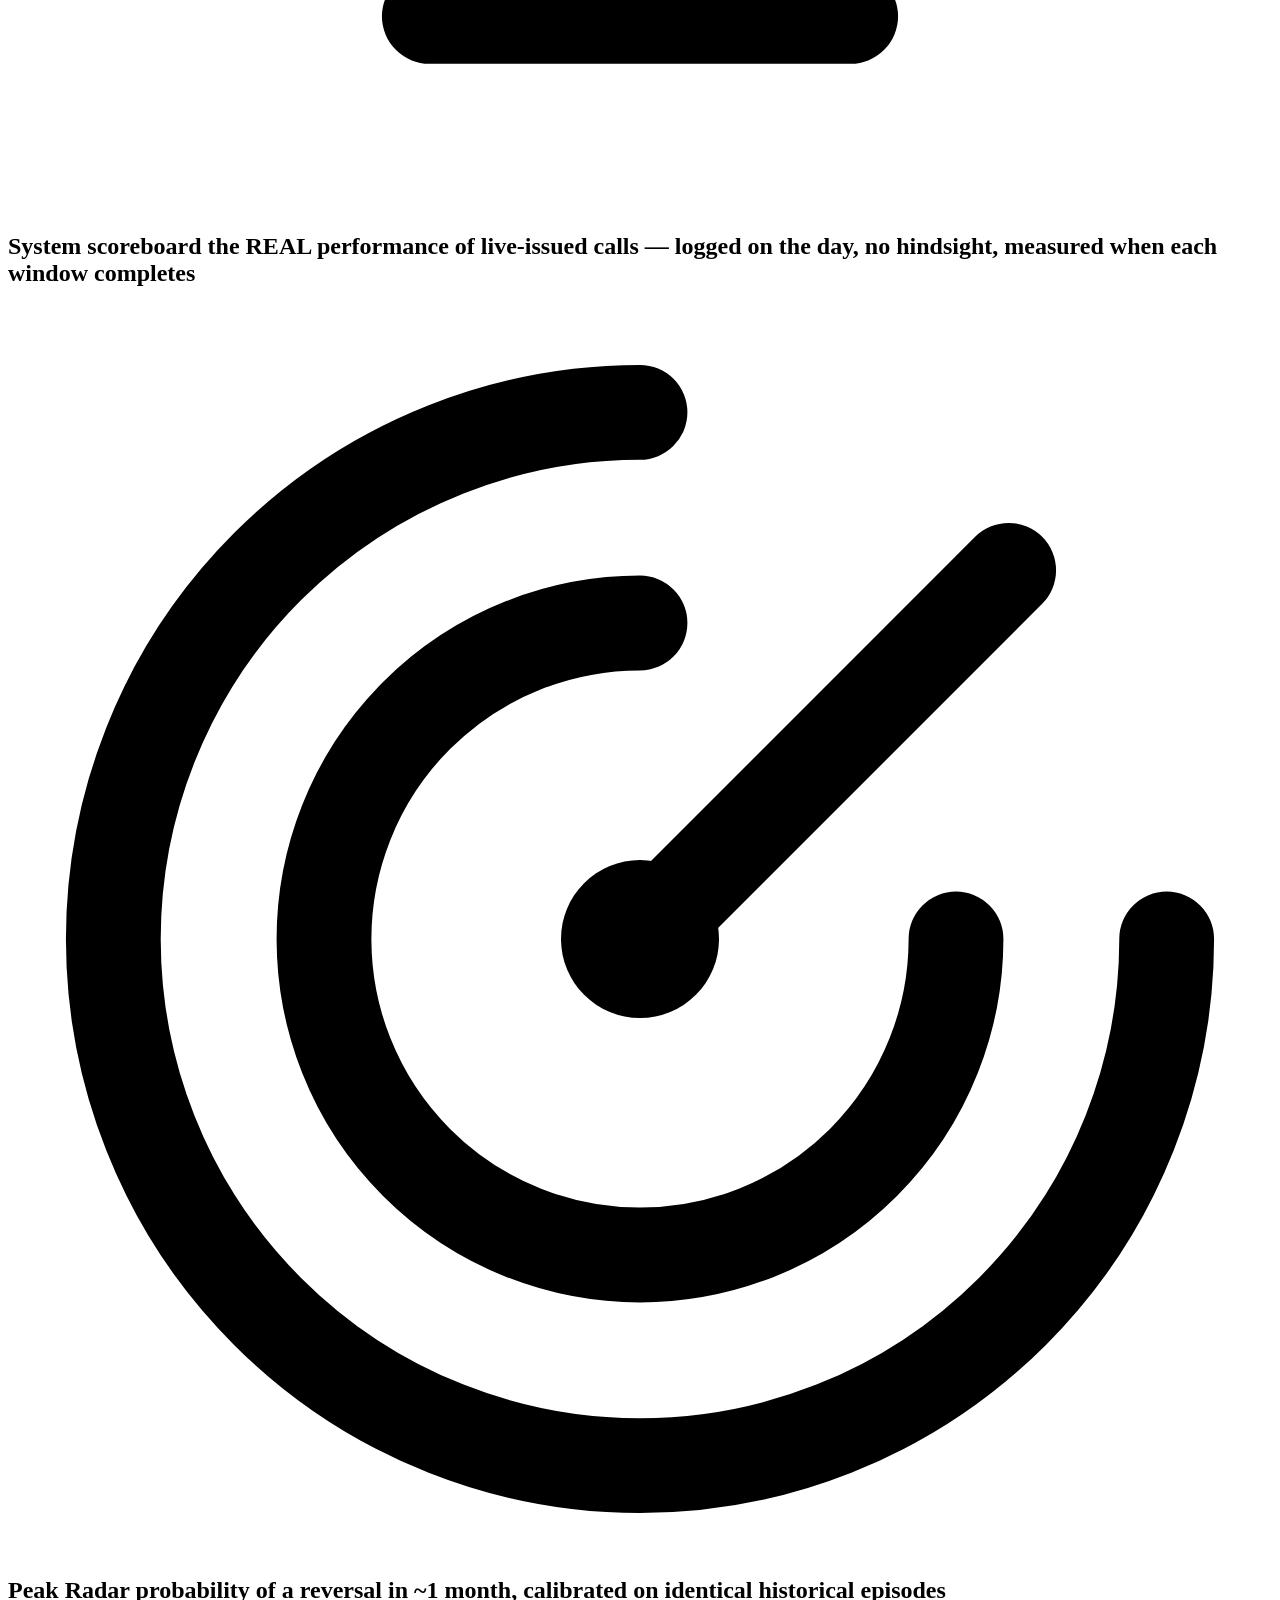
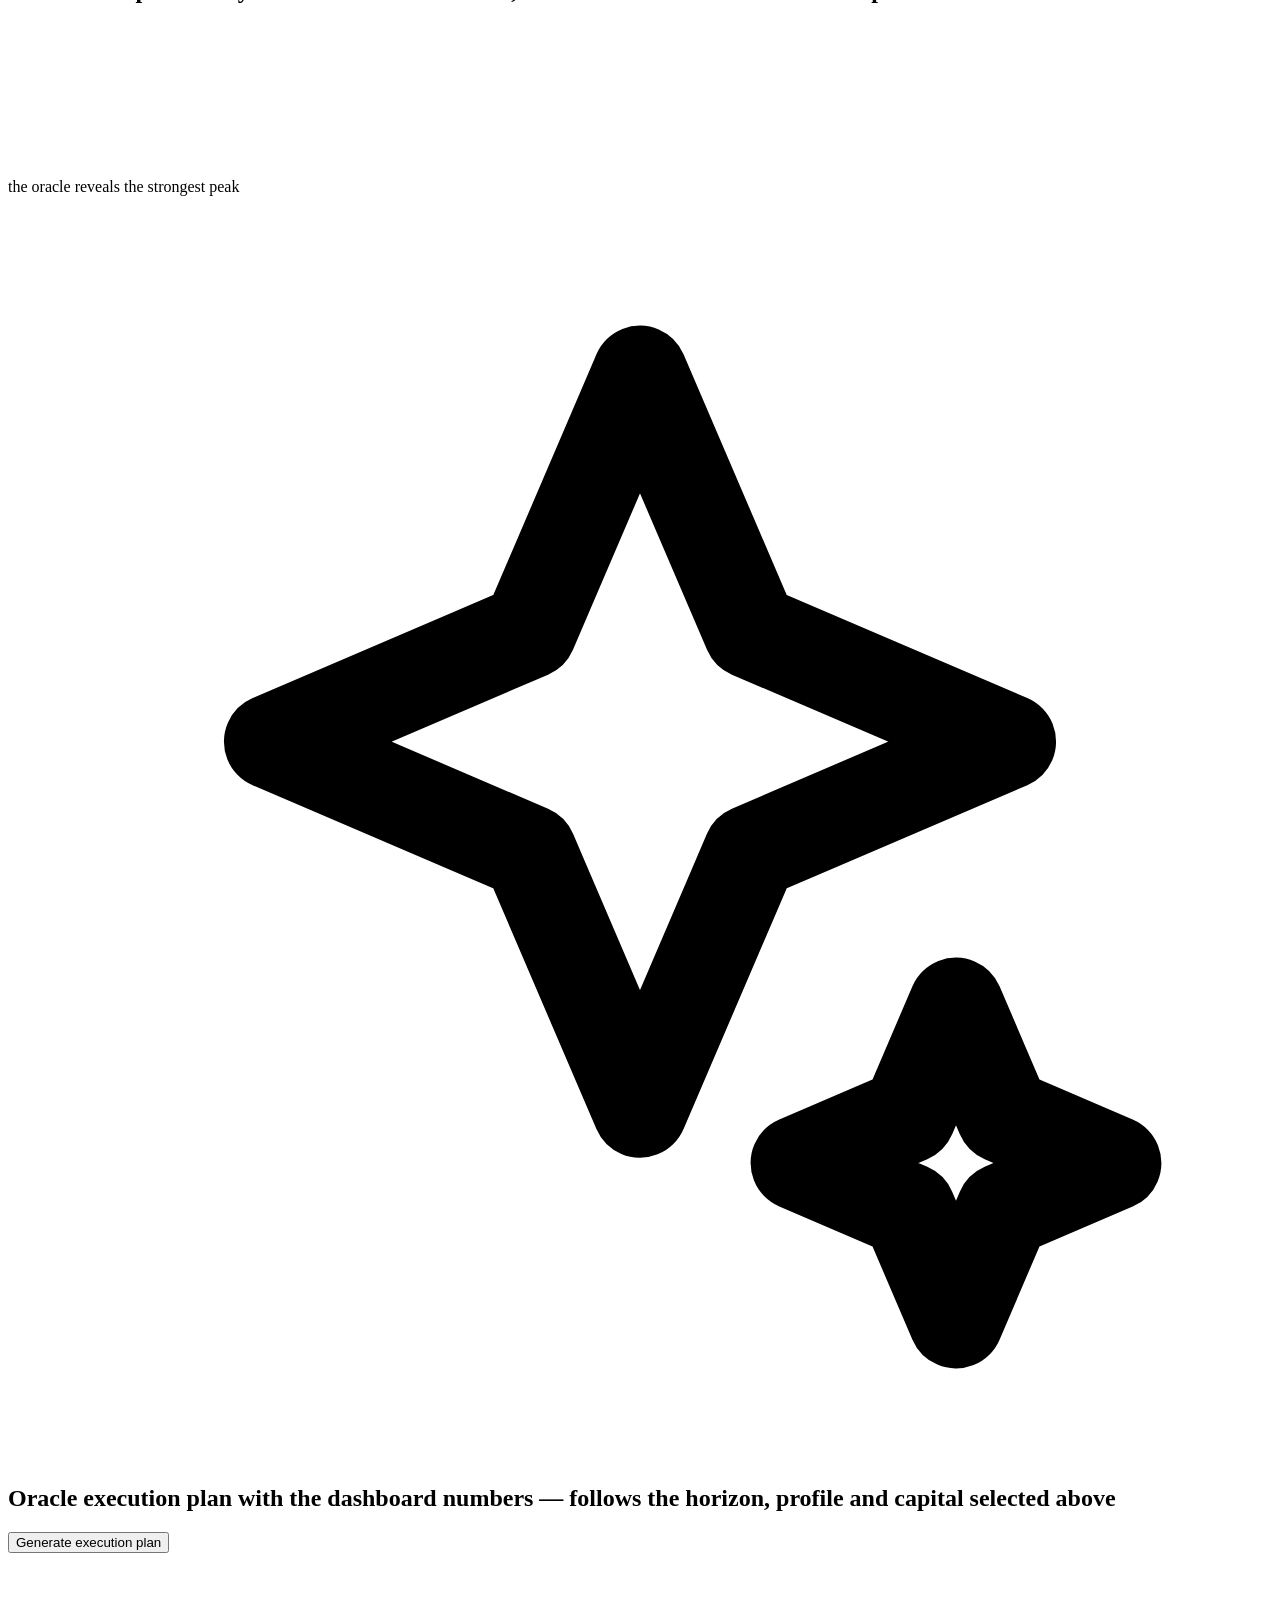
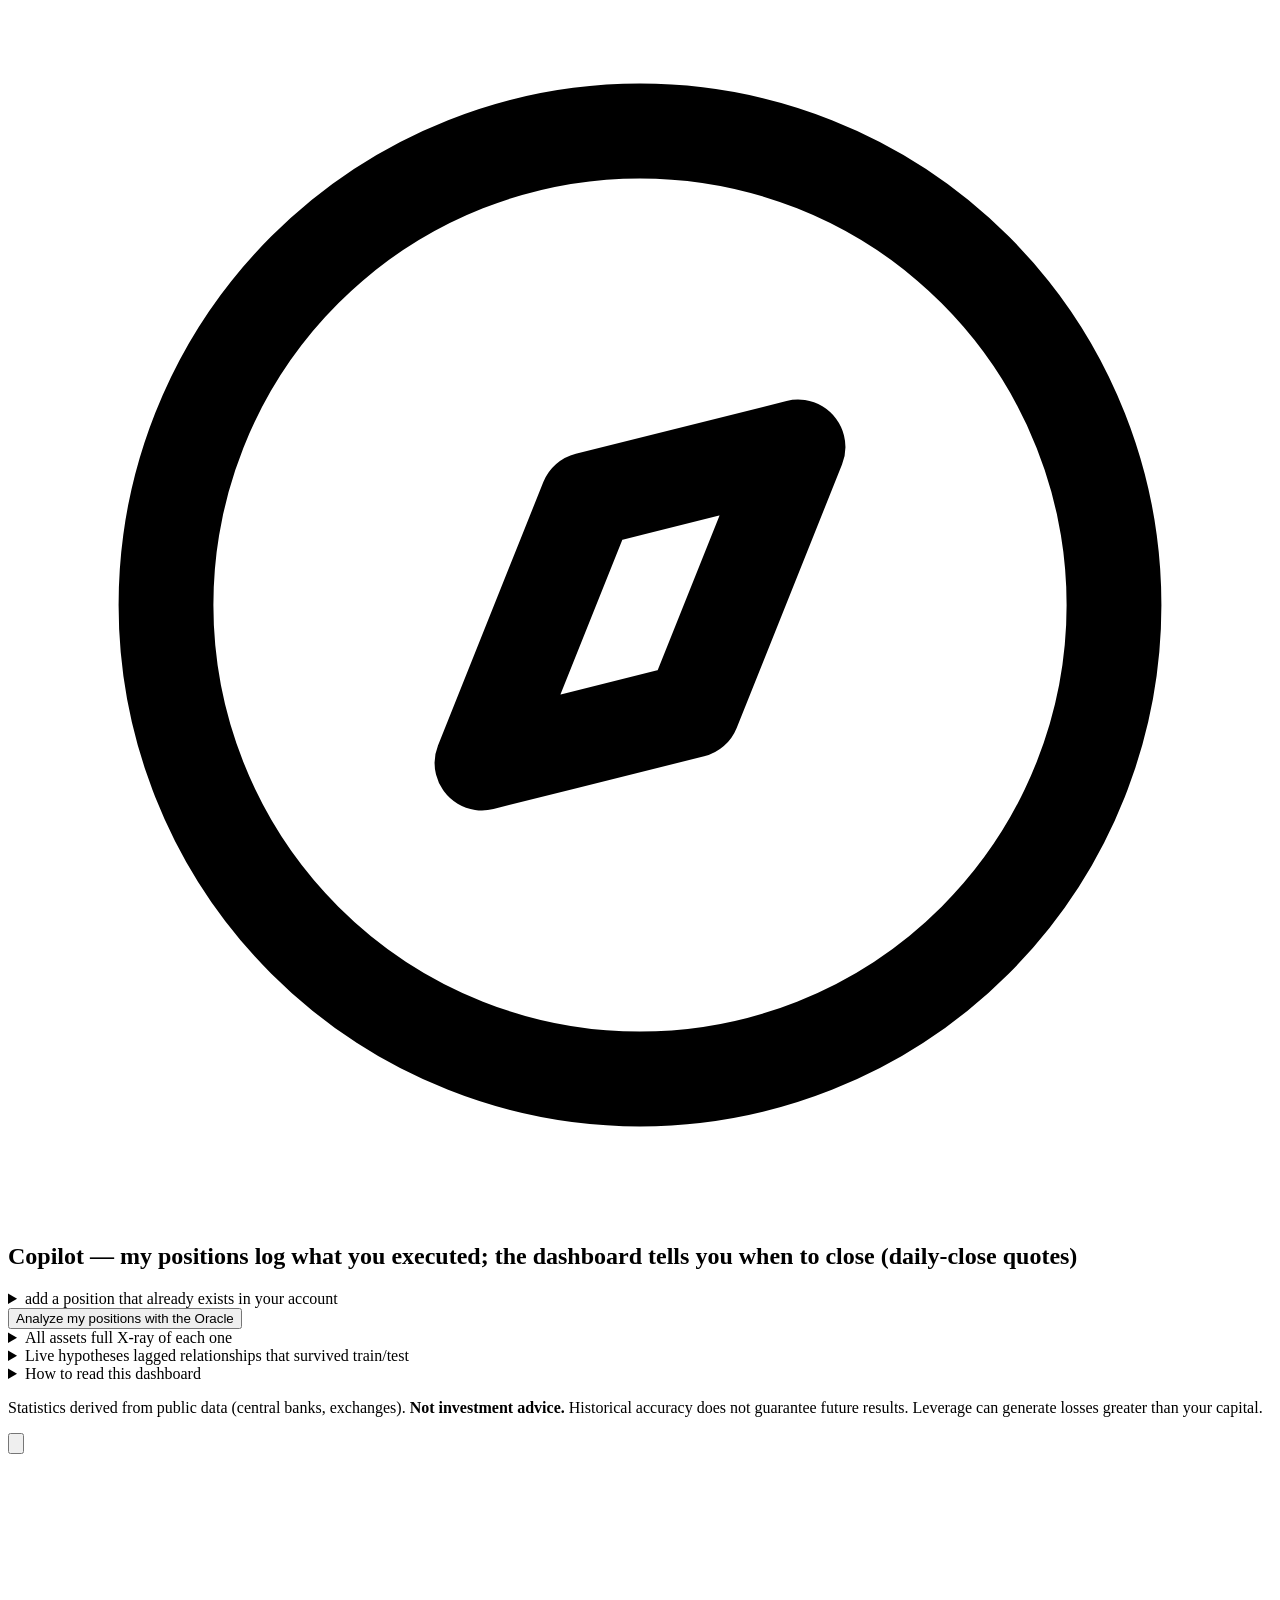
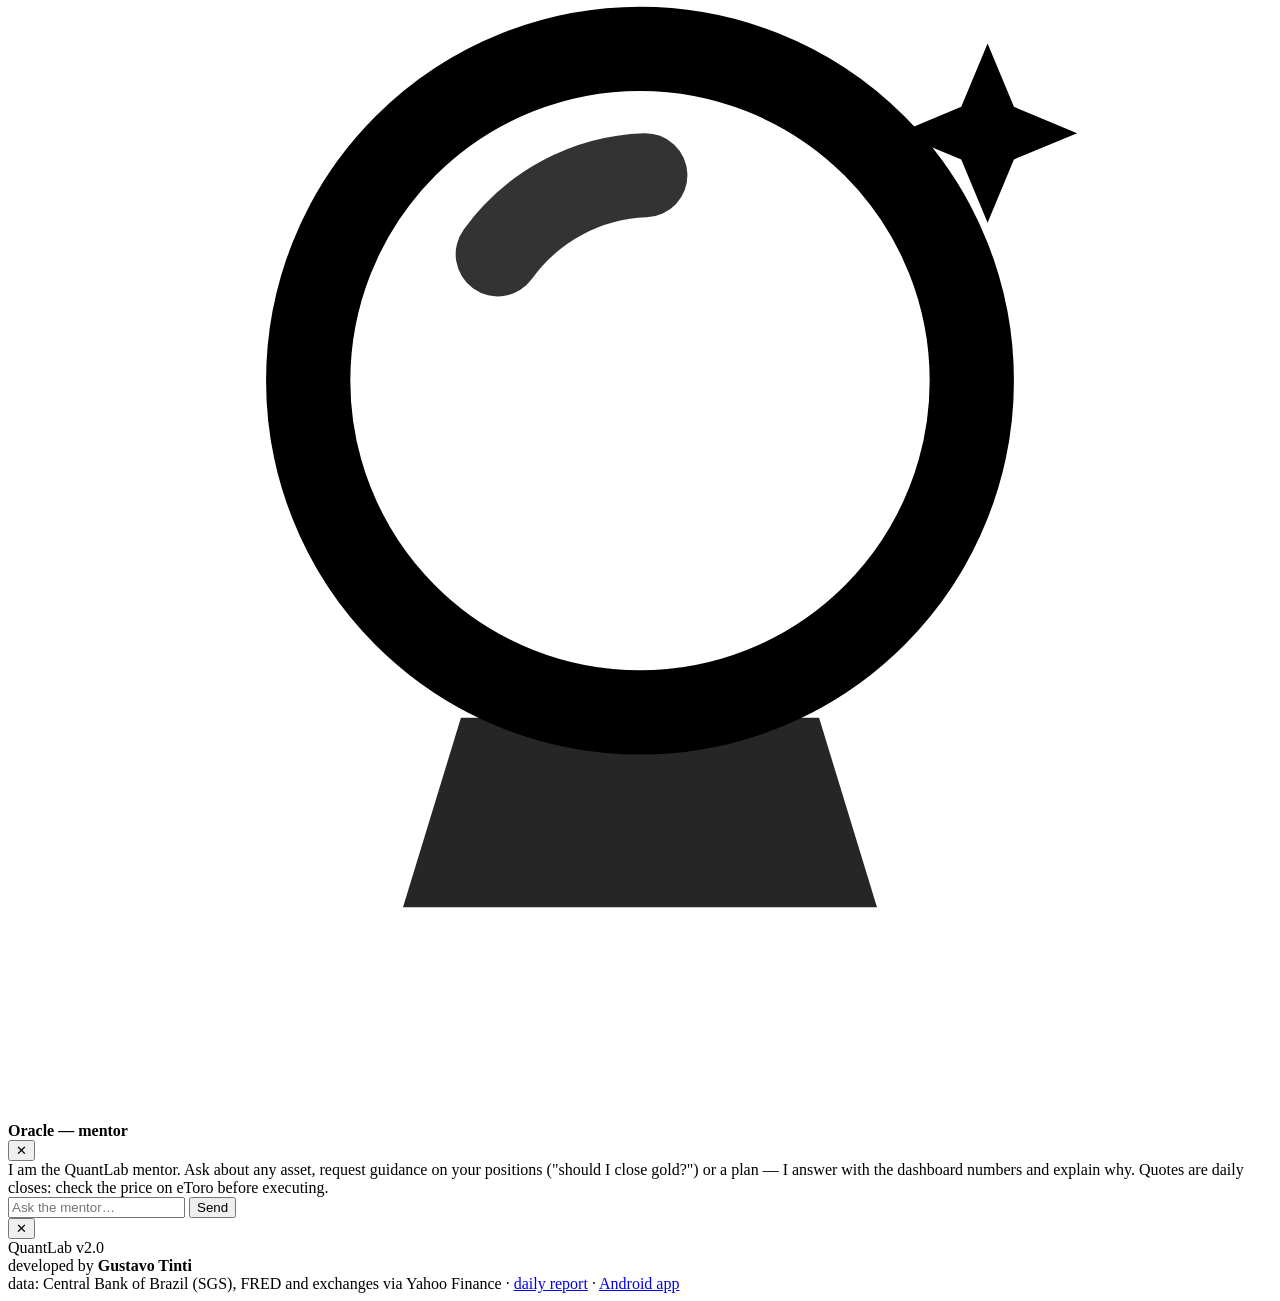
==== commit e17d4b9b: "polish(fx): colisao real nas particulas + cor unica azul-roxo + legenda branca - Repulsao virou COLI" ====
--- a/public/index.html
+++ b/public/index.html
@@ -244,33 +244,41 @@
       x: Math.random()*W, y: Math.random()*H,
       vx: (Math.random()-.5)*.25, vy: (Math.random()-.5)*.25,
       r: Math.random()*1.6+.4, a: Math.random()*.5+.15,
-      g: Math.random() > .5, ox: 0, oy: 0,
+      g: Math.random() > .5, ox: 0, oy: 0, ovx: 0, ovy: 0,
     }));
   }
   // mouse/dedo espalha as partículas; a mola traz de volta
-  const ptr = { x: -9999, y: -9999 };
+  const ptr = { x: -9999, y: -9999, vx: 0, vy: 0 };
   const hero = document.getElementById('hero');
   const mv = (e) => {
     const r = c.getBoundingClientRect();
-    ptr.x = e.clientX - r.left; ptr.y = e.clientY - r.top;
+    const nx = e.clientX - r.left, ny = e.clientY - r.top;
+    if (ptr.x > -9000) { ptr.vx = nx - ptr.x; ptr.vy = ny - ptr.y; }
+    ptr.x = nx; ptr.y = ny;
   };
   hero.addEventListener('pointermove', mv);
   hero.addEventListener('pointerdown', mv);
-  hero.addEventListener('pointerleave', () => { ptr.x = ptr.y = -9999; });
+  hero.addEventListener('pointerleave', () => { ptr.x = ptr.y = -9999; ptr.vx = ptr.vy = 0; });
   function tick() {
     if (document.hidden) { requestAnimationFrame(tick); return; }
     ctx.clearRect(0,0,W,H);
+    ptr.vx *= .8; ptr.vy *= .8;
     for (const p of ps) {
       p.x += p.vx; p.y += p.vy;
       if (p.x < 0) p.x = W; if (p.x > W) p.x = 0;
       if (p.y < 0) p.y = H; if (p.y > H) p.y = 0;
       const dx = p.x + p.ox - ptr.x, dy = p.y + p.oy - ptr.y;
-      const d = Math.hypot(dx, dy);
-      if (d < 90 && d > .01) {
-        const f = (90 - d) / 90 * 7;
-        p.ox += (dx / d) * f; p.oy += (dy / d) * f;
+      const d = Math.hypot(dx, dy) || 1;
+      if (d < 95) {
+        const n = 1 - d / 95;
+        const spd = Math.hypot(ptr.vx, ptr.vy);
+        const imp = n * (spd * 0.5 + 0.3);
+        p.ovx += (dx / d) * imp + ptr.vx * n * 0.35;
+        p.ovy += (dy / d) * imp + ptr.vy * n * 0.35;
       }
-      p.ox *= .9; p.oy *= .9;
+      p.ovx -= p.ox * 0.05; p.ovy -= p.oy * 0.05;
+      p.ovx *= .9; p.ovy *= .9;
+      p.ox += p.ovx; p.oy += p.ovy;
       ctx.beginPath(); ctx.arc(p.x + p.ox, p.y + p.oy, p.r, 0, 7);
       ctx.fillStyle = p.g ? `rgba(56,224,162,${p.a})` : `rgba(79,156,255,${p.a})`;
       ctx.fill();
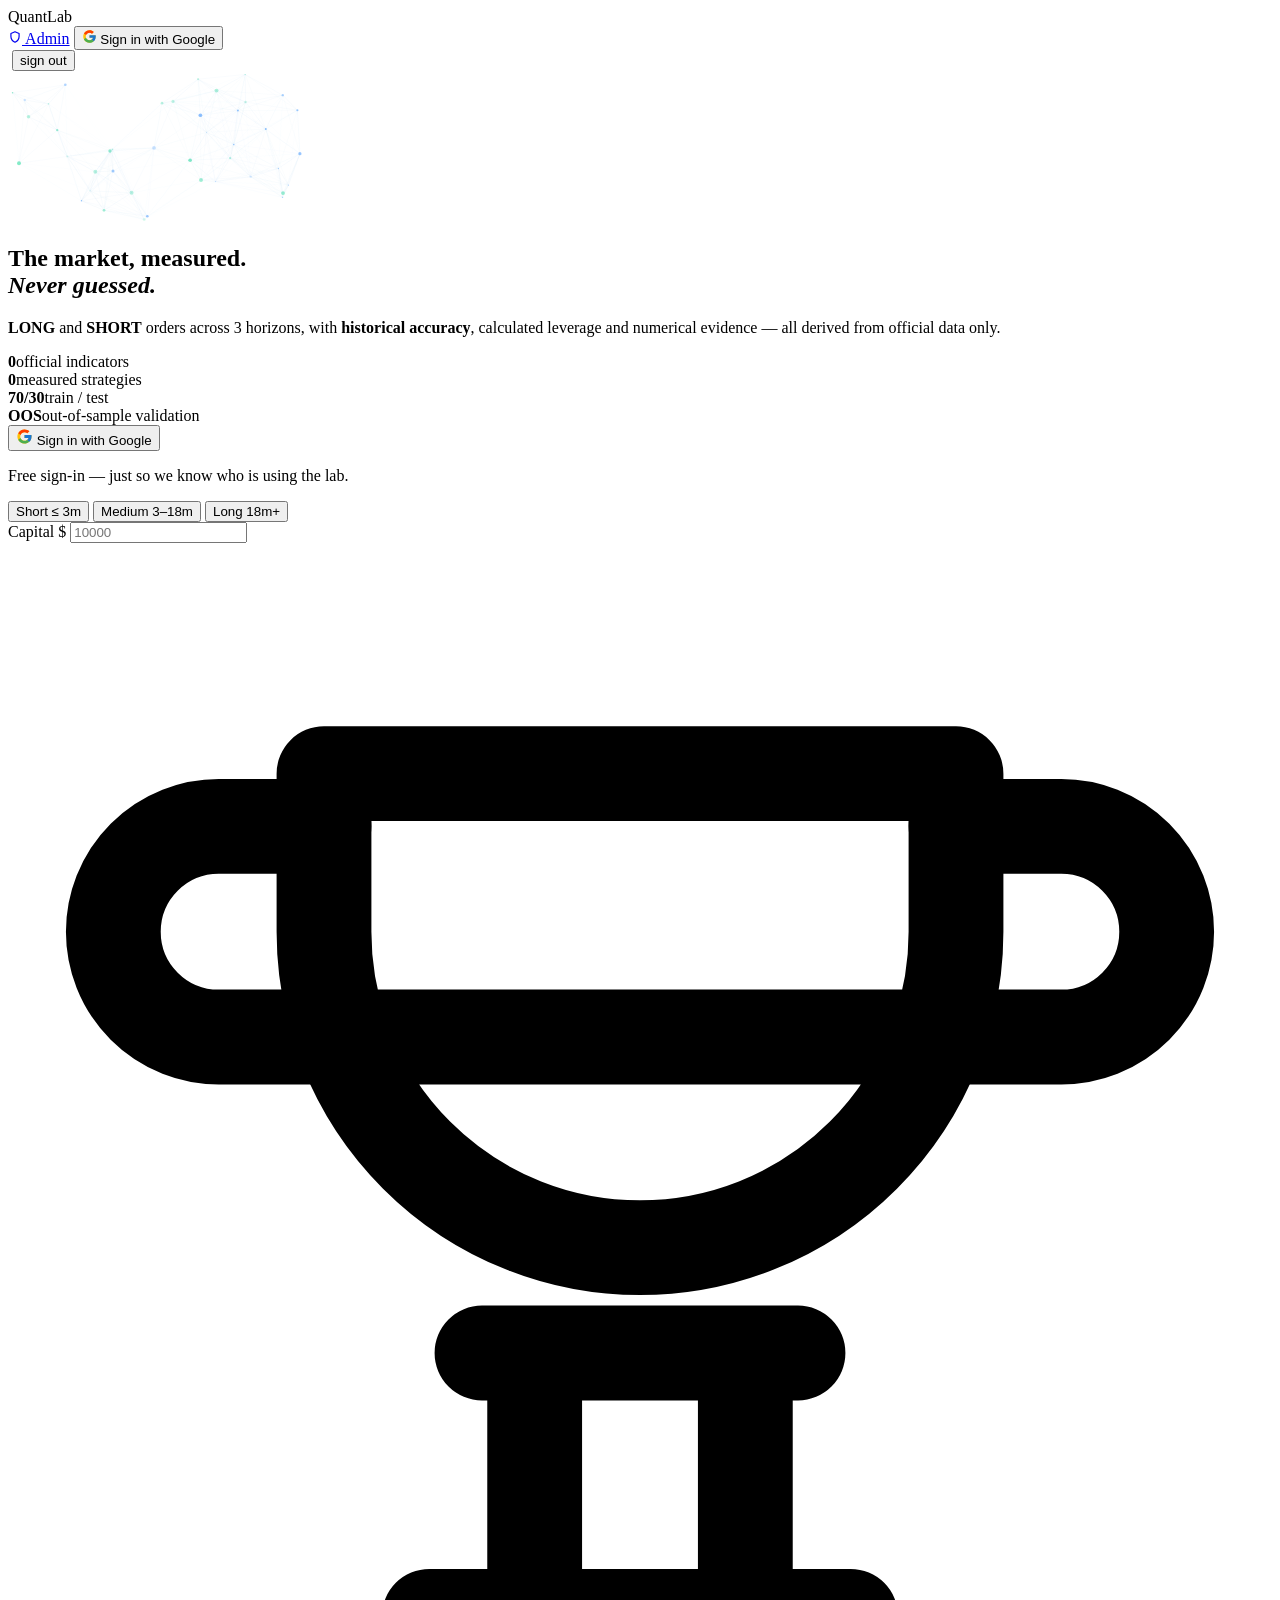
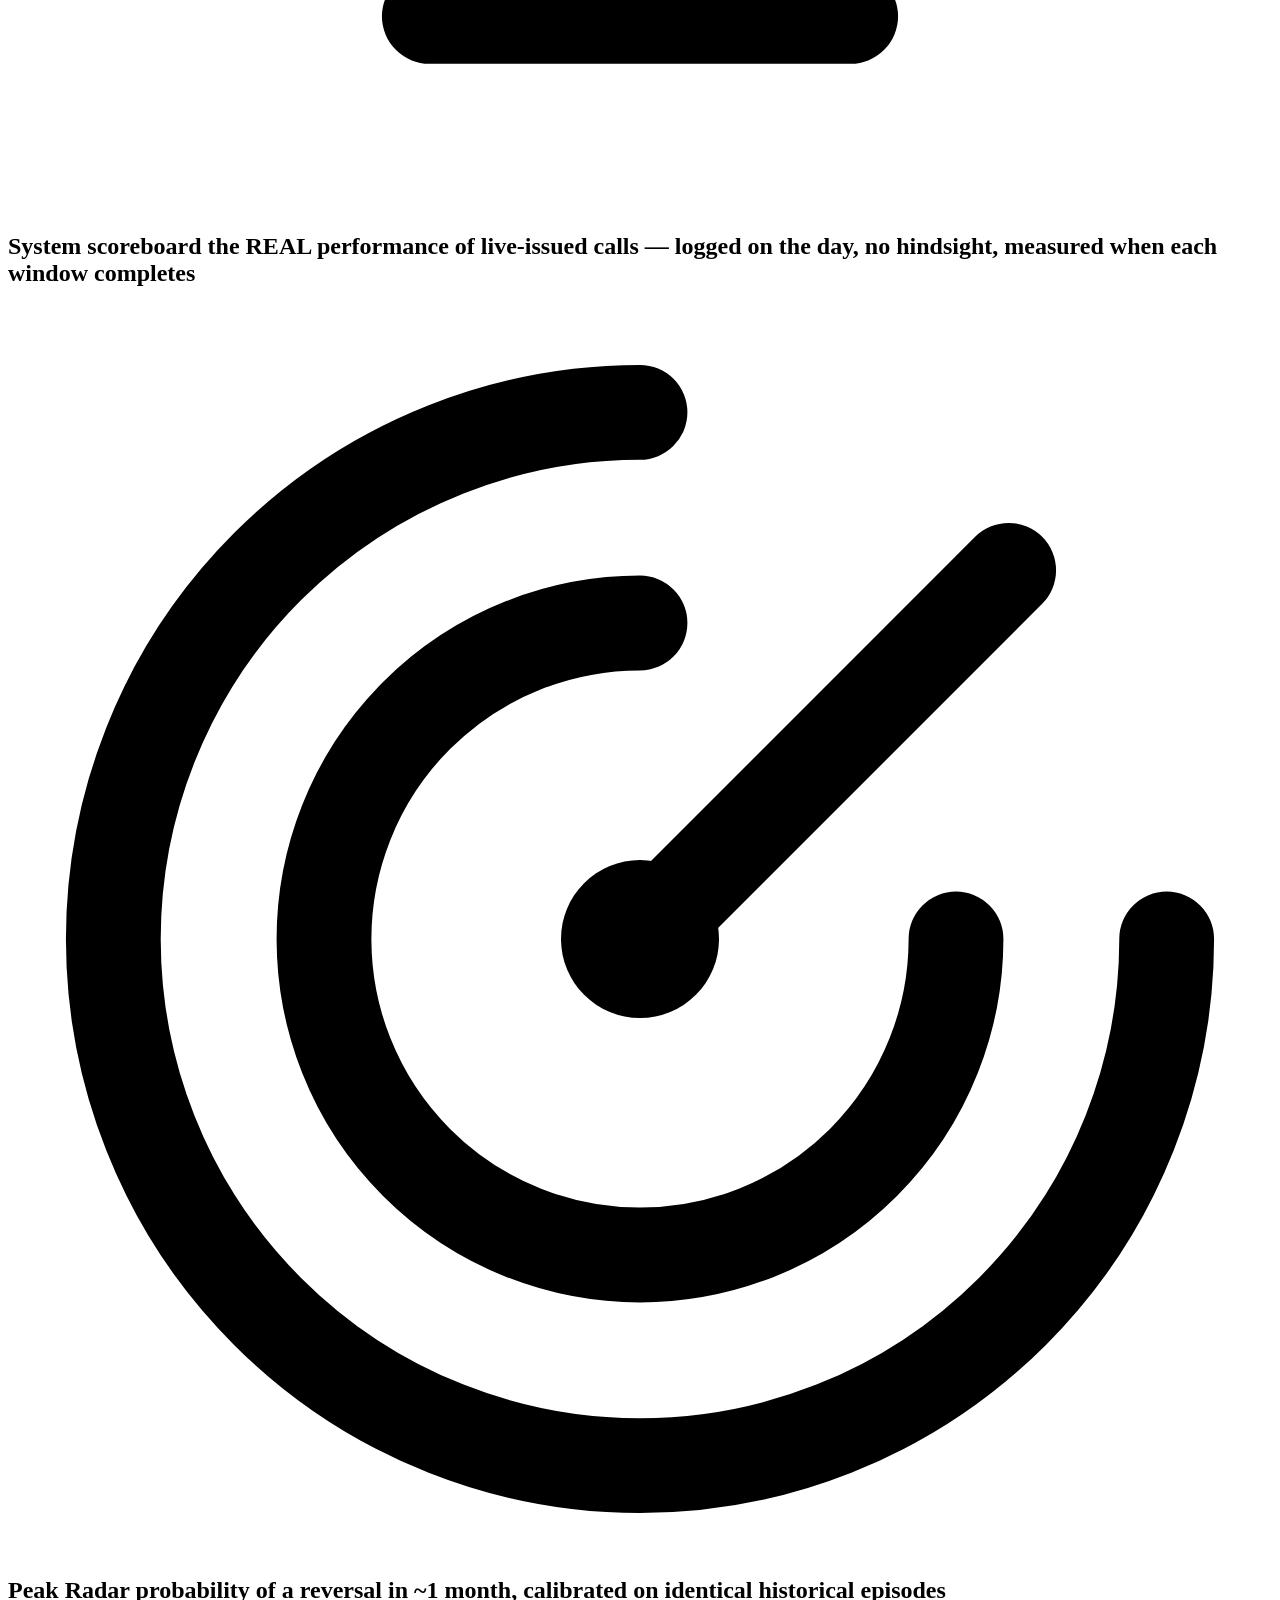
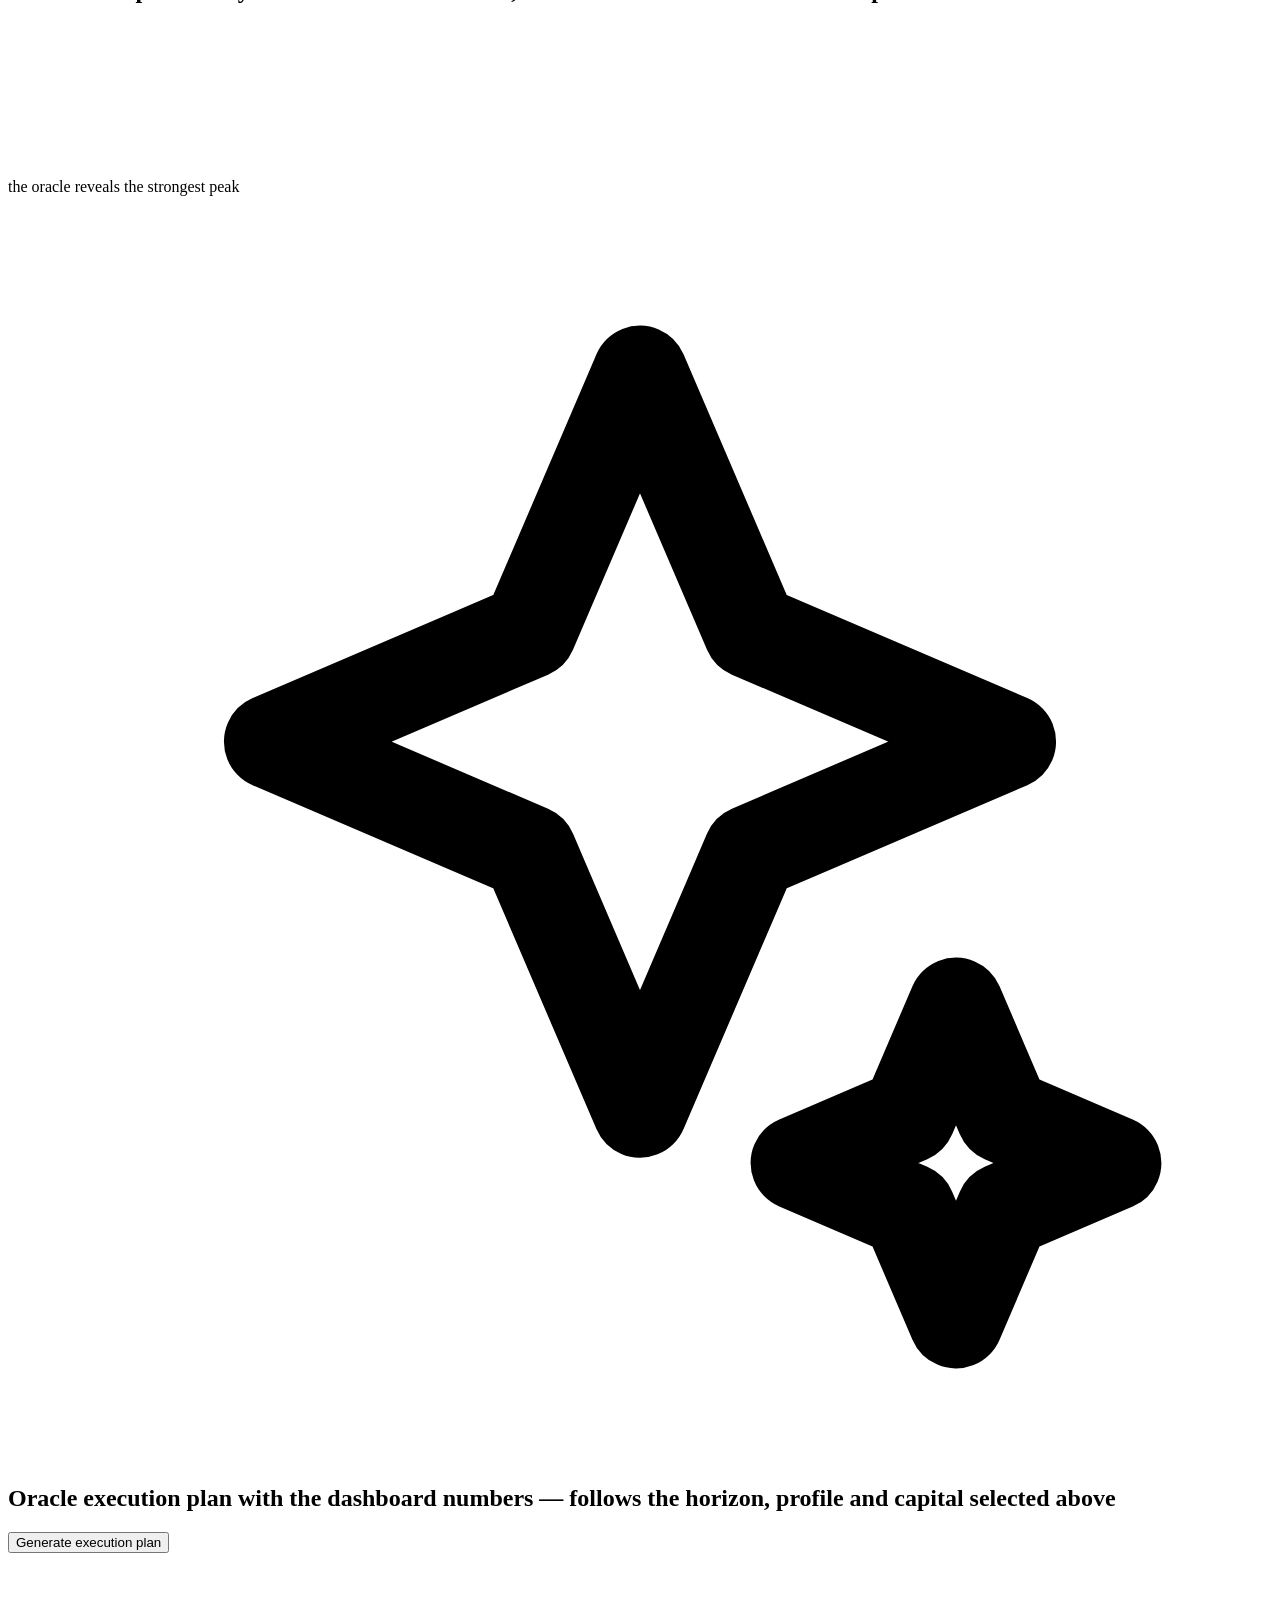
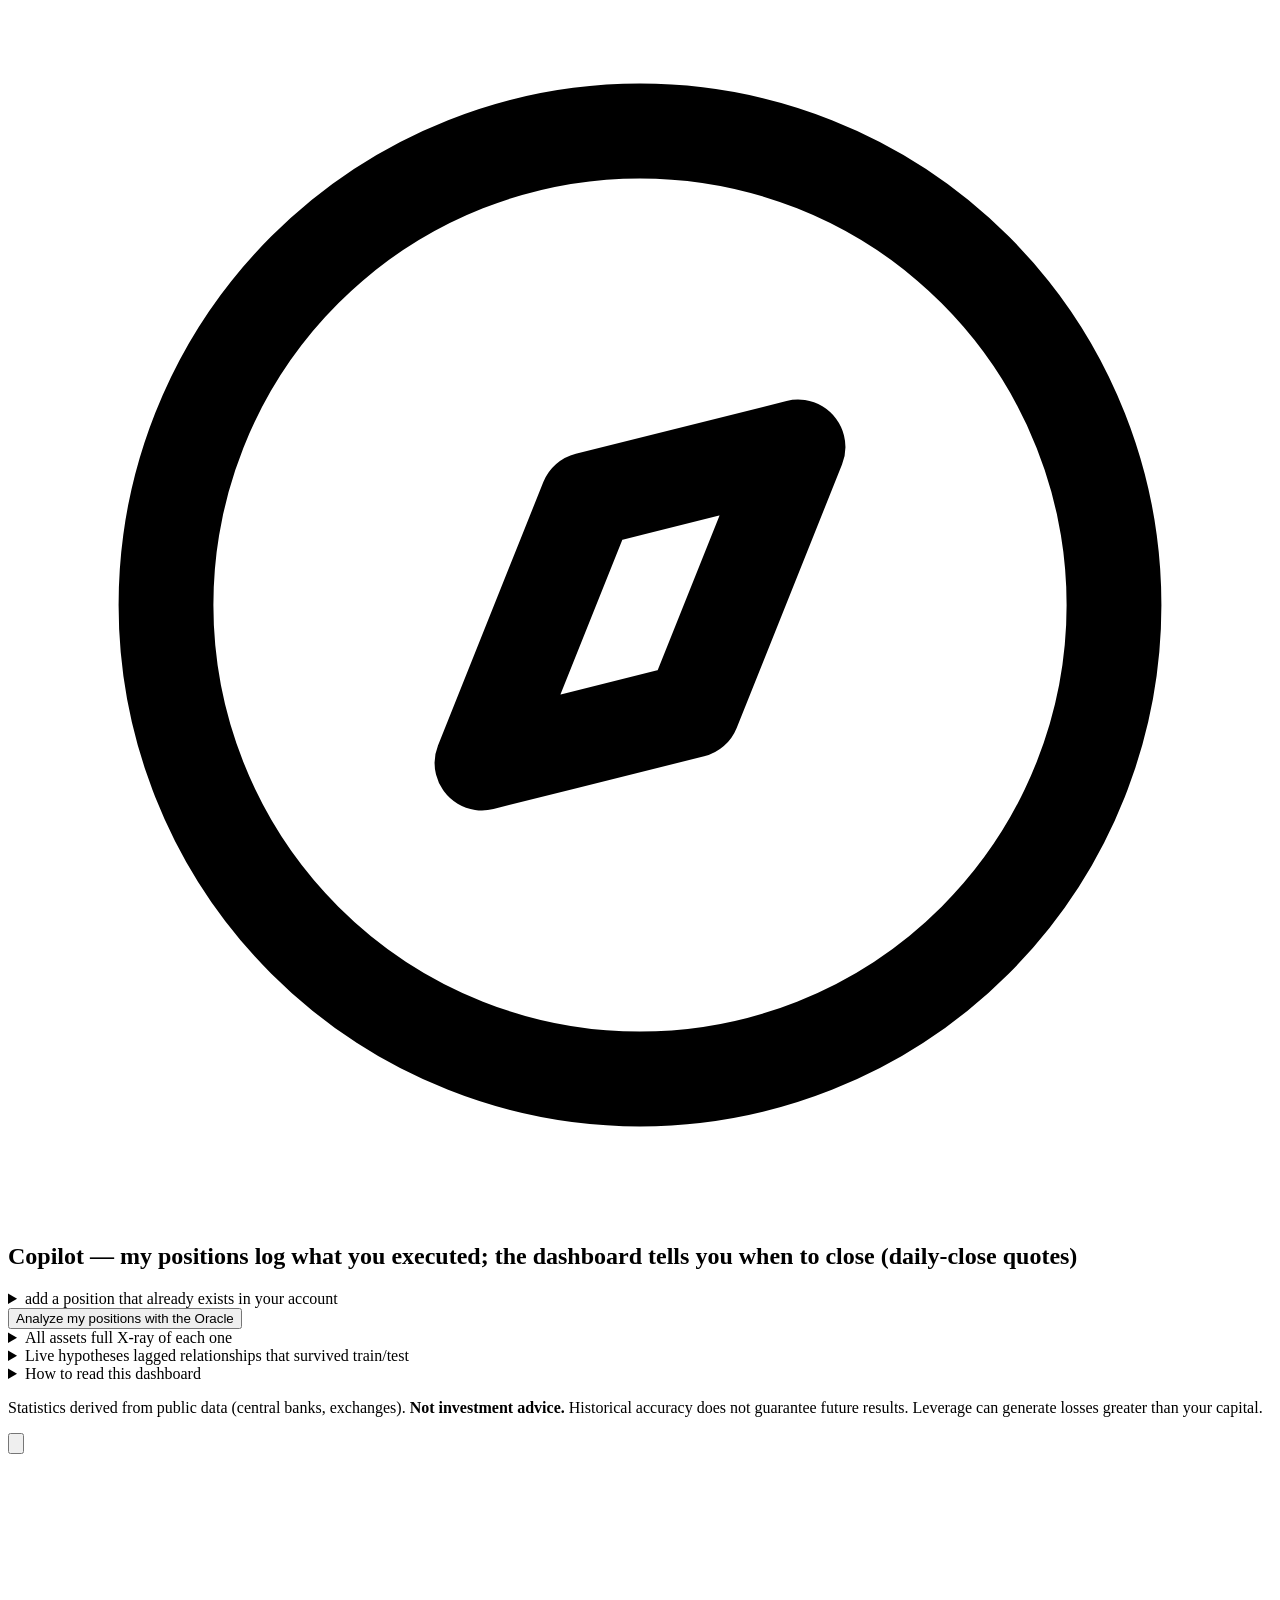
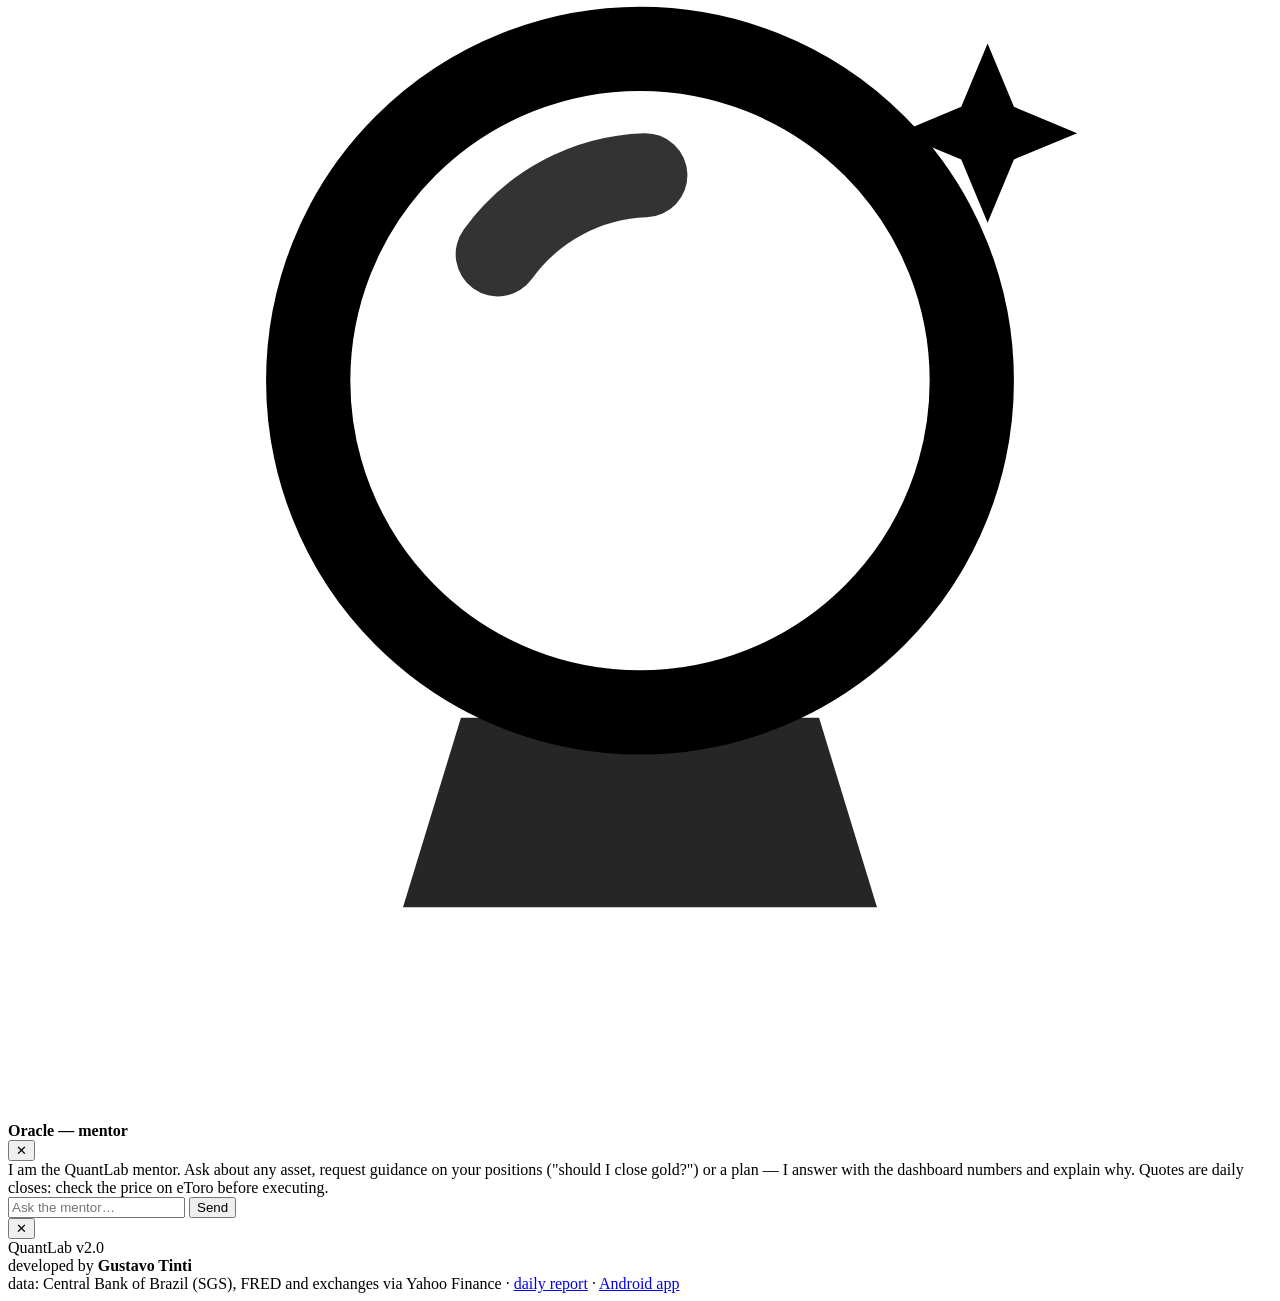
==== commit a63fb836: "feat(fx): 3x particulas da bola + count-up na macro + setas de variacao + hero com atracao - Bola em" ====
--- a/public/index.html
+++ b/public/index.html
@@ -269,14 +269,16 @@
       if (p.y < 0) p.y = H; if (p.y > H) p.y = 0;
       const dx = p.x + p.ox - ptr.x, dy = p.y + p.oy - ptr.y;
       const d = Math.hypot(dx, dy) || 1;
-      if (d < 95) {
-        const n = 1 - d / 95;
-        const spd = Math.hypot(ptr.vx, ptr.vy);
-        const imp = n * (spd * 0.5 + 0.3);
-        p.ovx += (dx / d) * imp + ptr.vx * n * 0.35;
-        p.ovy += (dy / d) * imp + ptr.vy * n * 0.35;
+      if (d < 160) {
+        // ATRACAO: as particulas sao PUXADAS para o cursor (sinal negativo);
+        // um nucleo (~32px) empurra de leve p/ orbitarem sem colapsar num ponto.
+        const n = 1 - d / 160;
+        let pull = n * 1.2;
+        if (d < 32) pull -= (32 - d) / 32 * 1.1;
+        p.ovx -= (dx / d) * pull;
+        p.ovy -= (dy / d) * pull;
       }
-      p.ovx -= p.ox * 0.05; p.ovy -= p.oy * 0.05;
+      p.ovx -= p.ox * 0.018; p.ovy -= p.oy * 0.018; // mola: volta a origem
       p.ovx *= .9; p.ovy *= .9;
       p.ox += p.ovx; p.oy += p.ovy;
       ctx.beginPath(); ctx.arc(p.x + p.ox, p.y + p.oy, p.r, 0, 7);
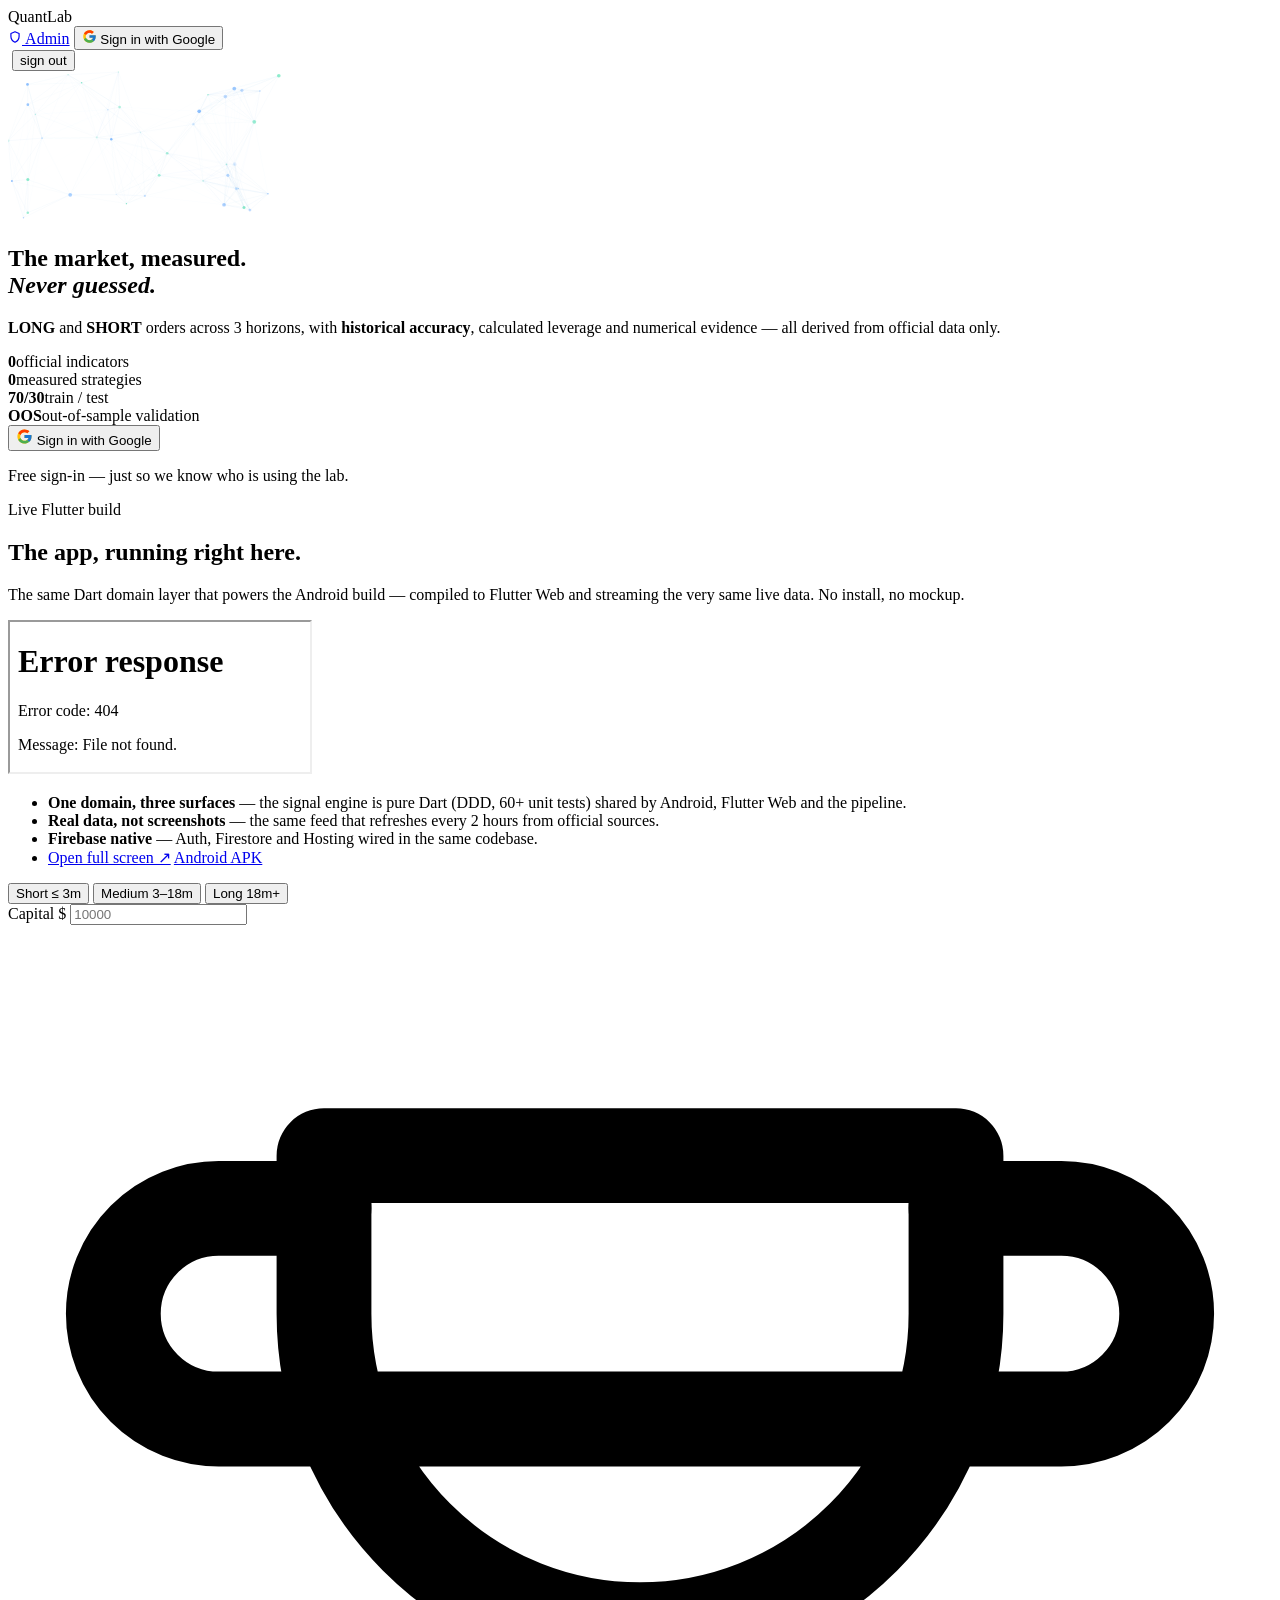
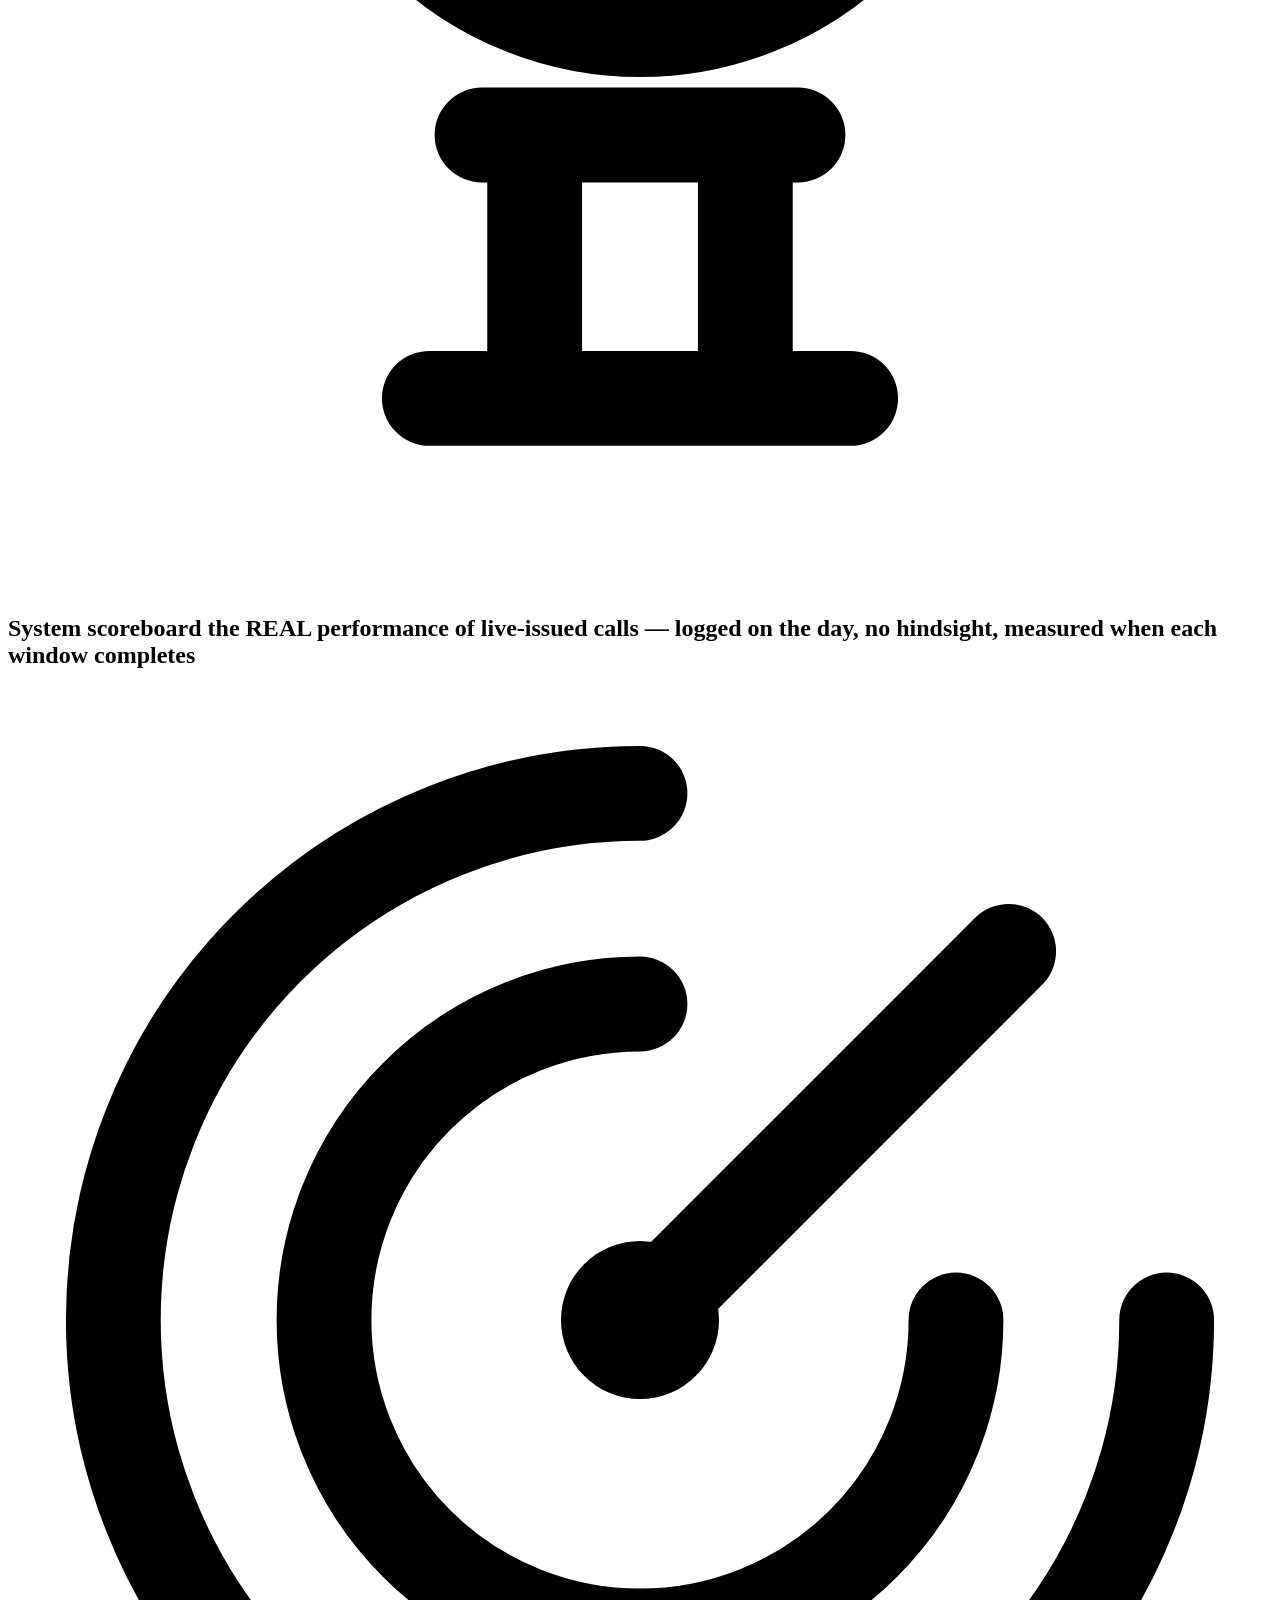
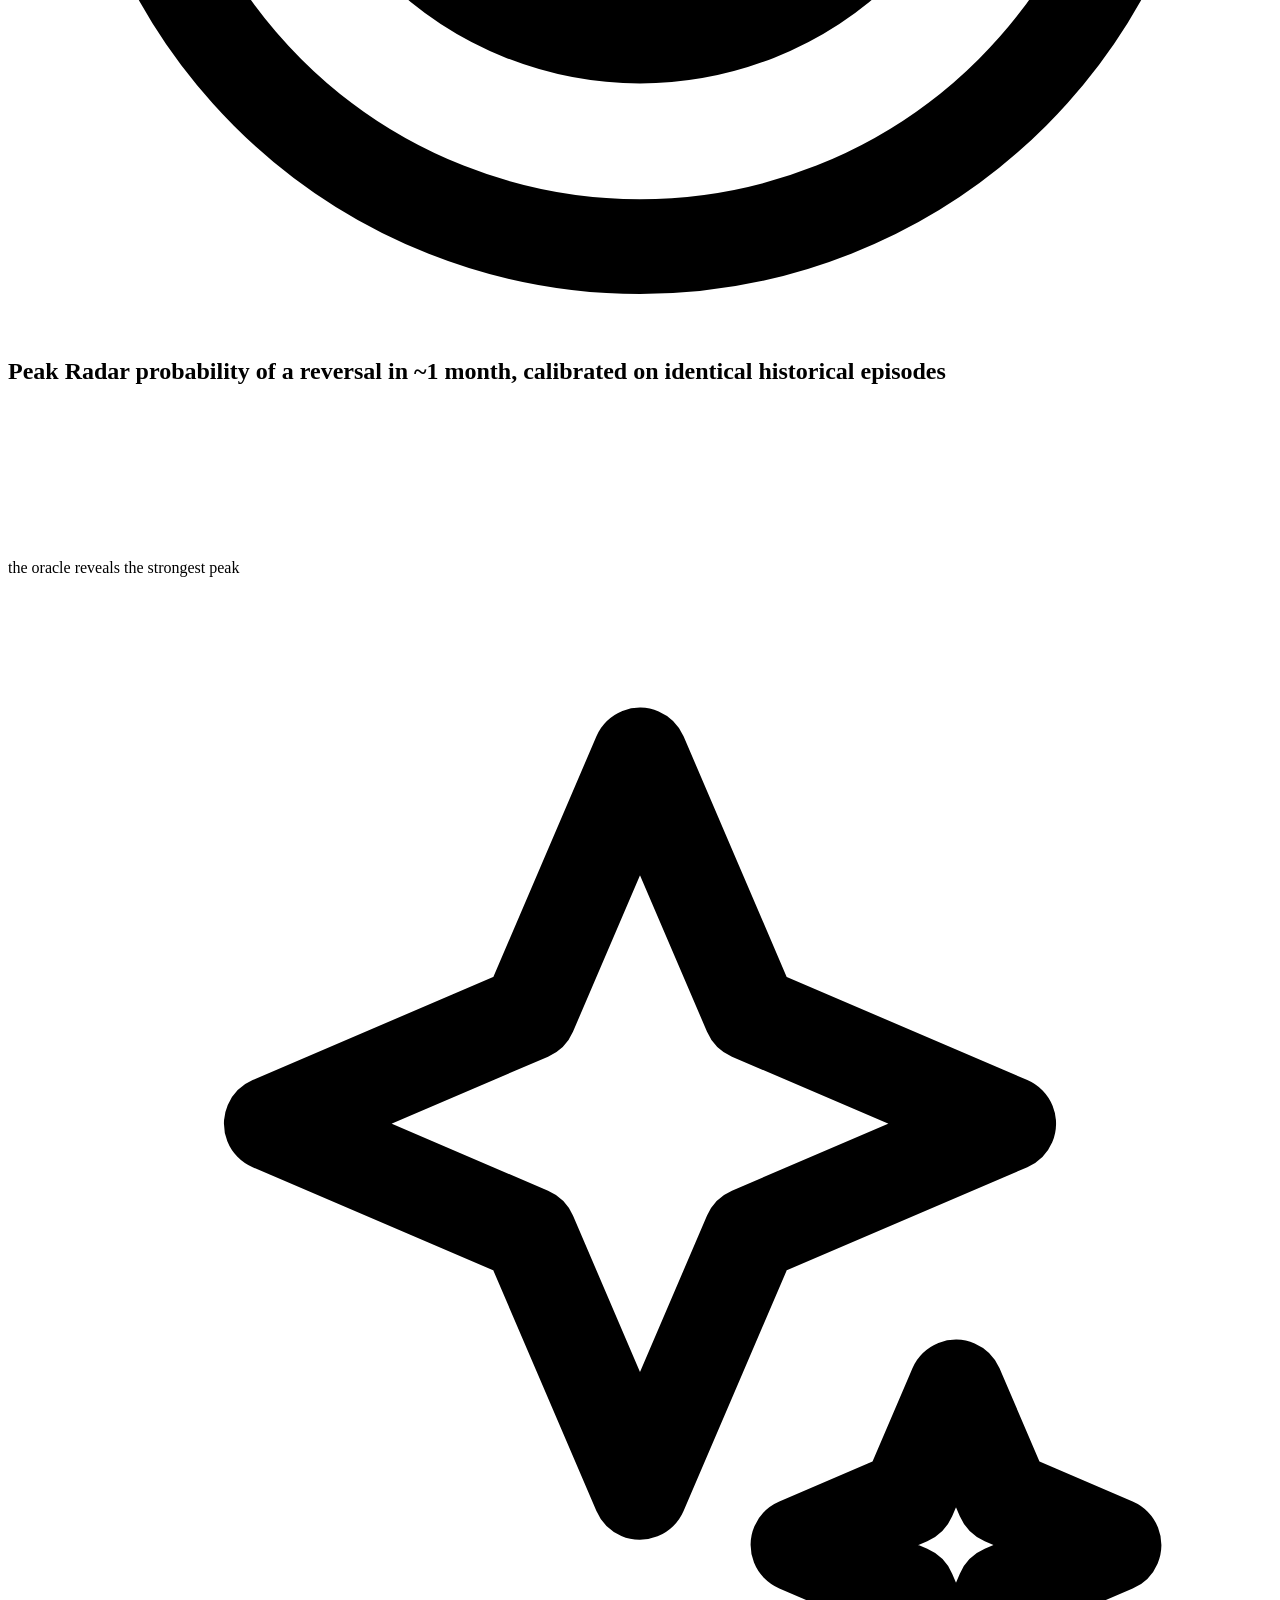
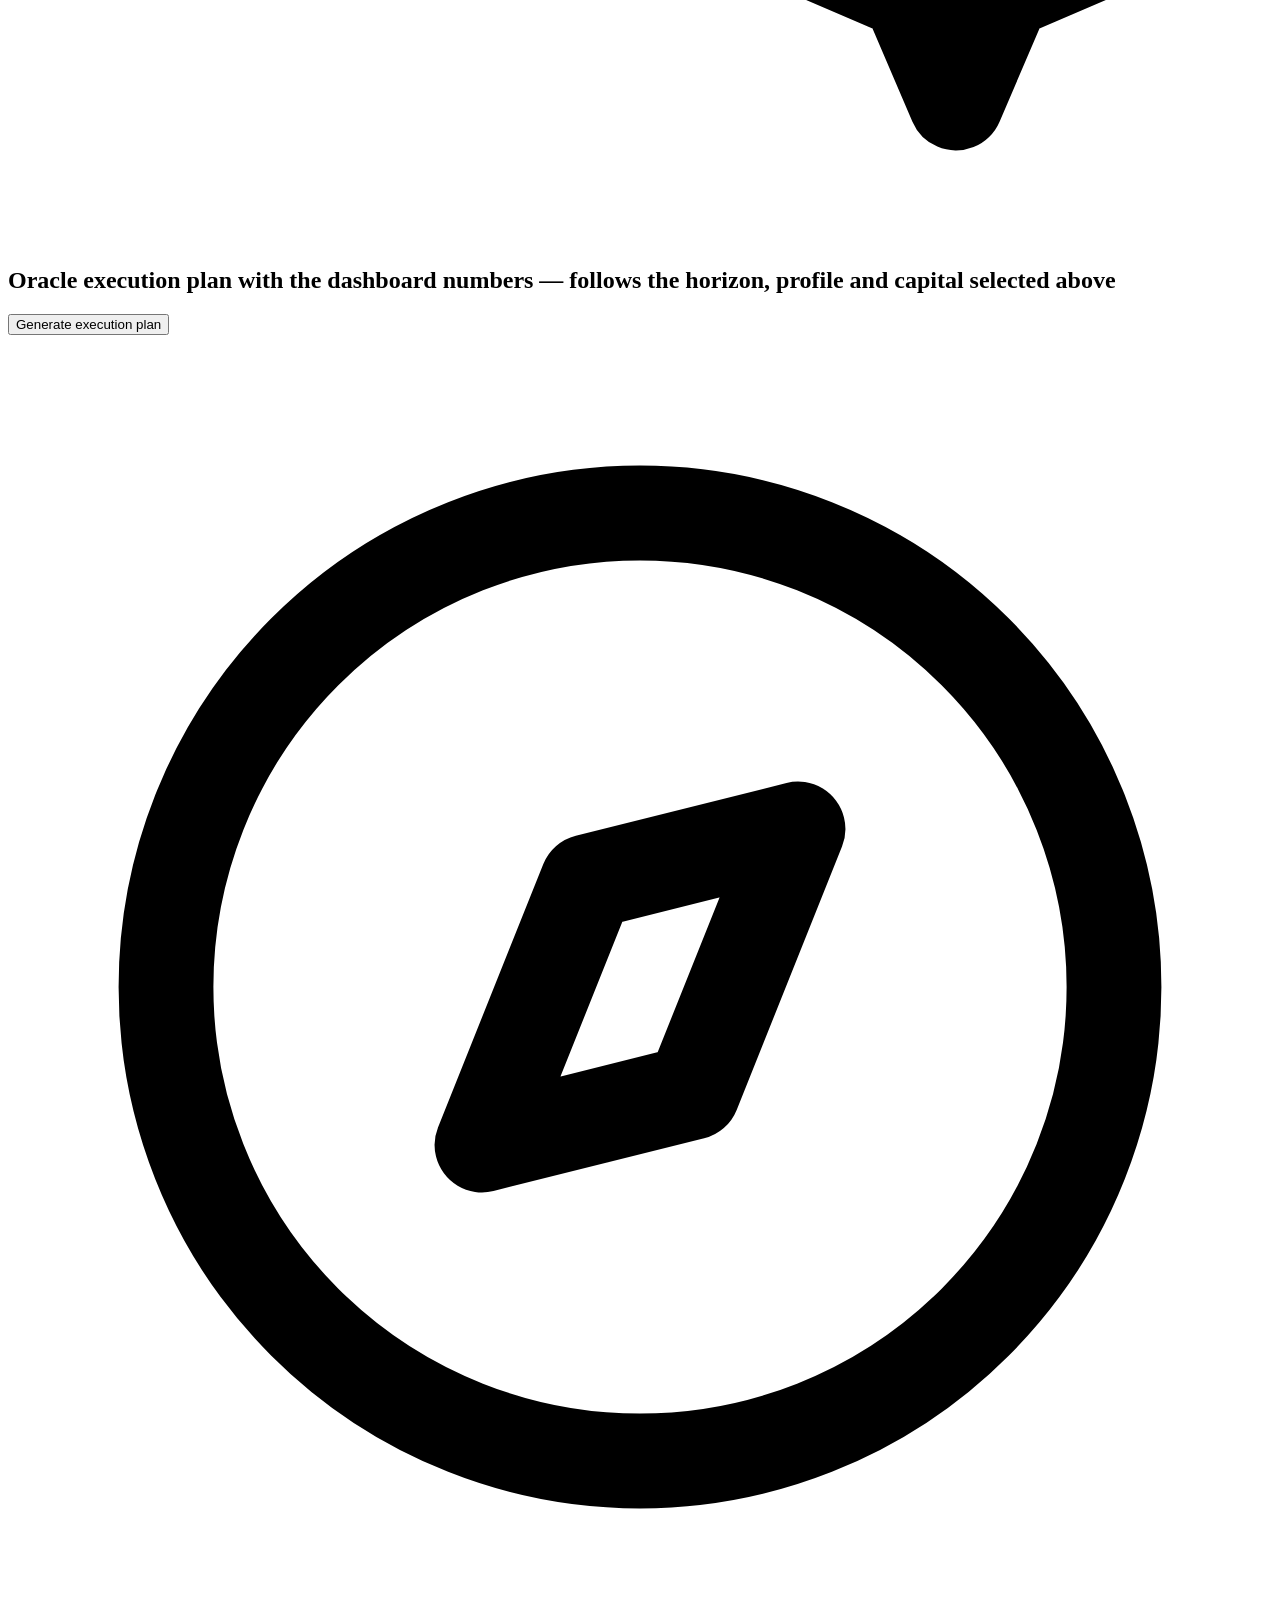
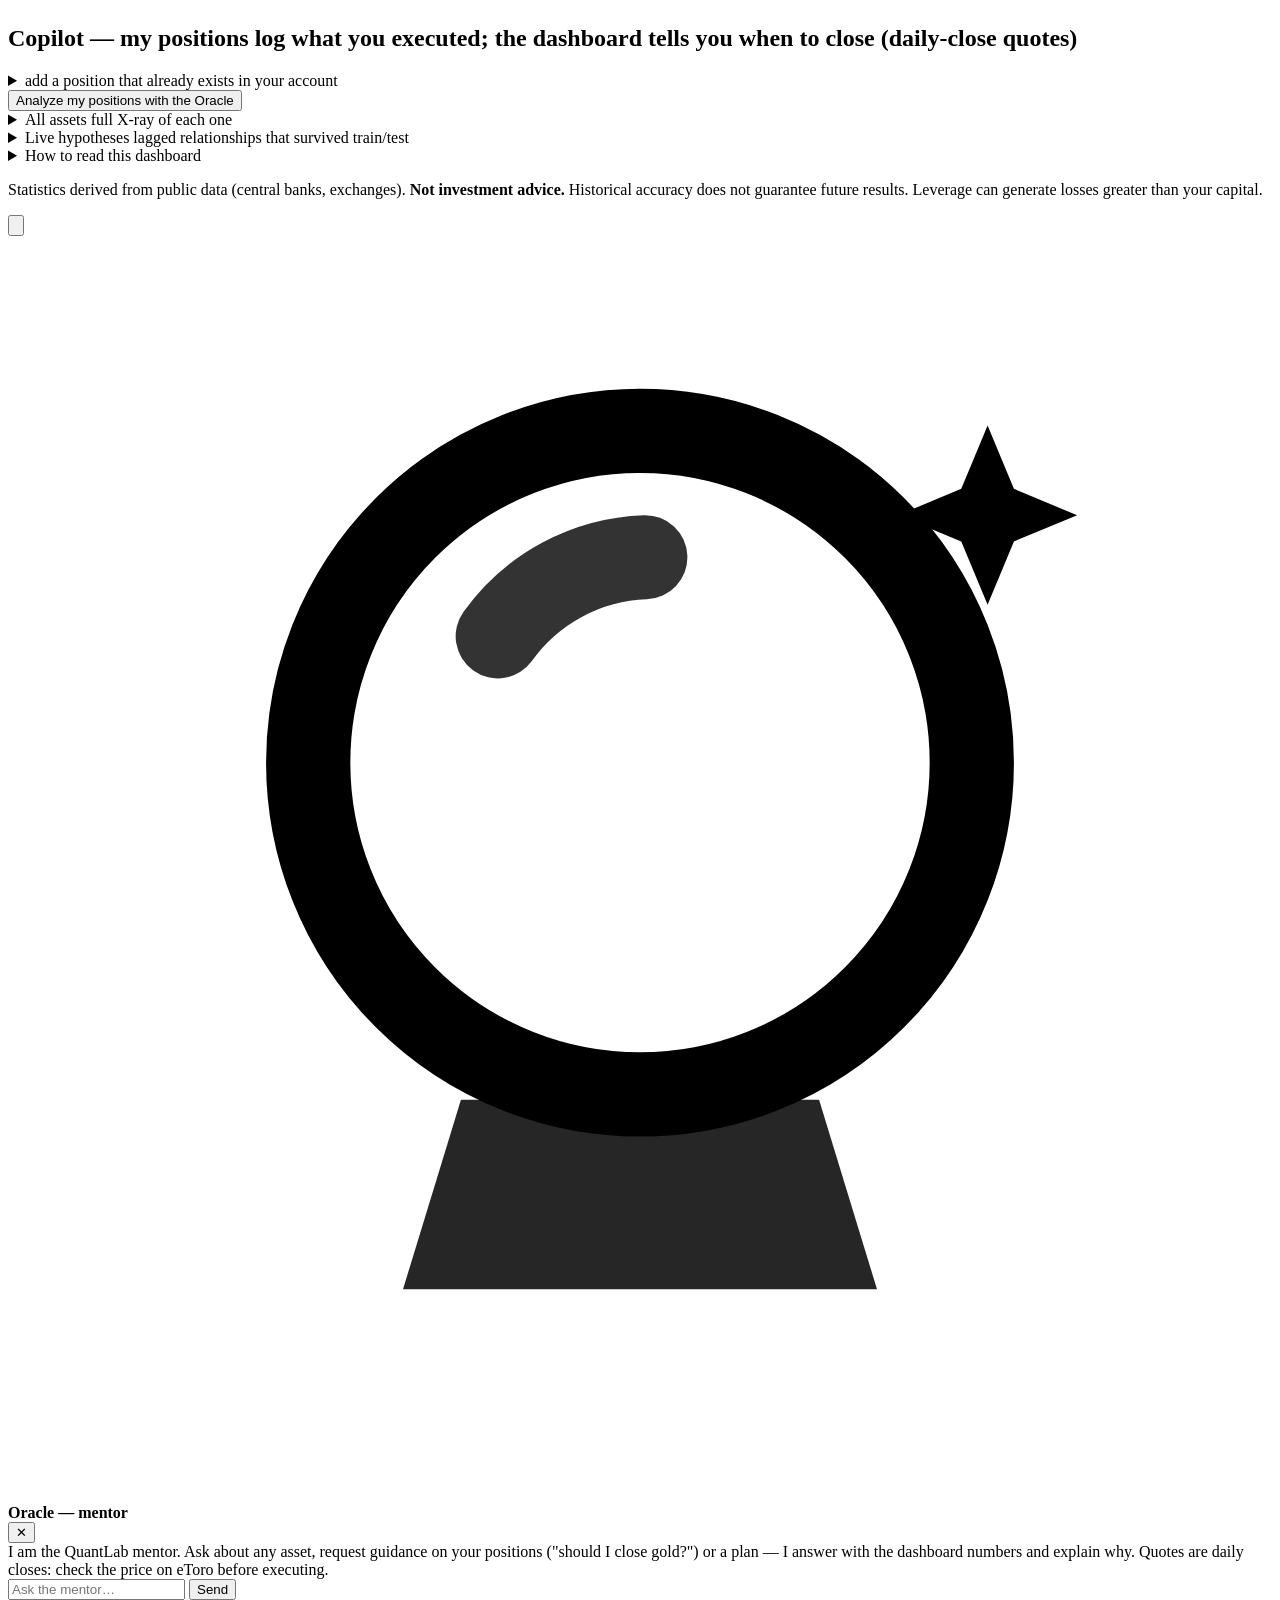
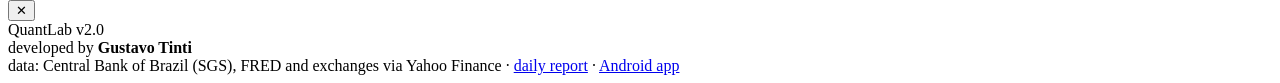
==== commit 56005411: "feat: vitrine do app Flutter rodando ao vivo no site + traducao na fonte AUTORIDADE (vaga Flutter): " ====
--- a/public/index.html
+++ b/public/index.html
@@ -25,6 +25,8 @@
 </head>
 <body>
 
+<div class="scroll-progress" aria-hidden="true"></div>
+
 <header class="topbar">
   <div class="brand">Quant<span>Lab</span></div>
   <div class="topbar-right">
@@ -65,6 +67,35 @@
       <button id="btn-login-hero" class="btn btn-cta"><svg width="17" height="17" viewBox="0 0 48 48" aria-hidden="true"><path fill="#FFC107" d="M43.6 20.1H42V20H24v8h11.3C33.7 32.7 29.2 36 24 36c-6.6 0-12-5.4-12-12s5.4-12 12-12c3.1 0 5.9 1.2 8 3l5.7-5.7C34.3 6.1 29.4 4 24 4 13 4 4 13 4 24s9 20 20 20 20-9 20-20c0-1.3-.1-2.6-.4-3.9z"/><path fill="#FF3D00" d="m6.3 14.7 6.6 4.8C14.7 15.1 19 12 24 12c3.1 0 5.9 1.2 8 3l5.7-5.7C34.3 6.1 29.4 4 24 4 16.3 4 9.7 8.3 6.3 14.7z"/><path fill="#4CAF50" d="M24 44c5.2 0 9.9-2 13.4-5.2l-6.2-5.2C29.2 35.1 26.7 36 24 36c-5.2 0-9.6-3.3-11.3-8l-6.5 5C9.5 39.6 16.2 44 24 44z"/><path fill="#1976D2" d="M43.6 20.1H42V20H24v8h11.3c-.8 2.3-2.3 4.3-4.1 5.7l6.2 5.2C36.9 40.4 44 35 44 24c0-1.3-.1-2.6-.4-3.9z"/></svg> Sign in with Google</button>
     </div>
     <p id="hero-hint" class="hero-hint">Free sign-in — just so we know who is using the lab.</p>
+
+    <section class="flutter-demo">
+      <div class="fd-head">
+        <span class="fd-tag">Live Flutter build</span>
+        <h2>The app, running right here.</h2>
+        <p>The same Dart domain layer that powers the Android build — compiled to
+          Flutter Web and streaming the very same live data. No install, no mockup.</p>
+      </div>
+      <div class="fd-grid">
+        <div class="phone">
+          <span class="phone-notch"></span>
+          <iframe id="flutter-frame" data-src="/app/" title="QuantLab Flutter app running live"
+            loading="lazy" referrerpolicy="no-referrer"></iframe>
+          <div id="fd-load" class="fd-load">tap to load the Flutter app</div>
+        </div>
+        <ul class="fd-points">
+          <li><b>One domain, three surfaces</b> — the signal engine is pure Dart
+            (DDD, 60+ unit tests) shared by Android, Flutter Web and the pipeline.</li>
+          <li><b>Real data, not screenshots</b> — the same feed that refreshes
+            every 2 hours from official sources.</li>
+          <li><b>Firebase native</b> — Auth, Firestore and Hosting wired in the
+            same codebase.</li>
+          <li class="fd-cta">
+            <a class="btn" href="/app/" target="_blank" rel="noopener">Open full screen ↗</a>
+            <a class="btn" href="/QuantLab-v1.zip">Android APK</a>
+          </li>
+        </ul>
+      </div>
+    </section>
   </section>
 
   <!-- DASHBOARD (after sign-in) -->
@@ -345,6 +376,28 @@
   } catch (_) { /* teaser is optional */ }
 })();
 </script>
+<script>
+// carrega o app Flutter sob demanda (mantem o primeiro paint leve)
+(() => {
+  const fr = document.getElementById('flutter-frame');
+  const lbl = document.getElementById('fd-load');
+  if (!fr) return;
+  let carregou = false;
+  const carregar = () => {
+    if (carregou) return;
+    carregou = true;
+    fr.src = fr.dataset.src;
+    if (lbl) { lbl.textContent = 'starting the Flutter engine…'; fr.addEventListener('load', () => lbl.remove()); }
+  };
+  if ('IntersectionObserver' in window) {
+    const io = new IntersectionObserver((es) => {
+      if (es.some((e) => e.isIntersecting)) { carregar(); io.disconnect(); }
+    }, { rootMargin: '200px' });
+    io.observe(fr);
+  } else { carregar(); }
+  lbl?.addEventListener('click', carregar);
+})();
+</script>
 <script type="module" src="/app.js"></script>
 </body>
 </html>
